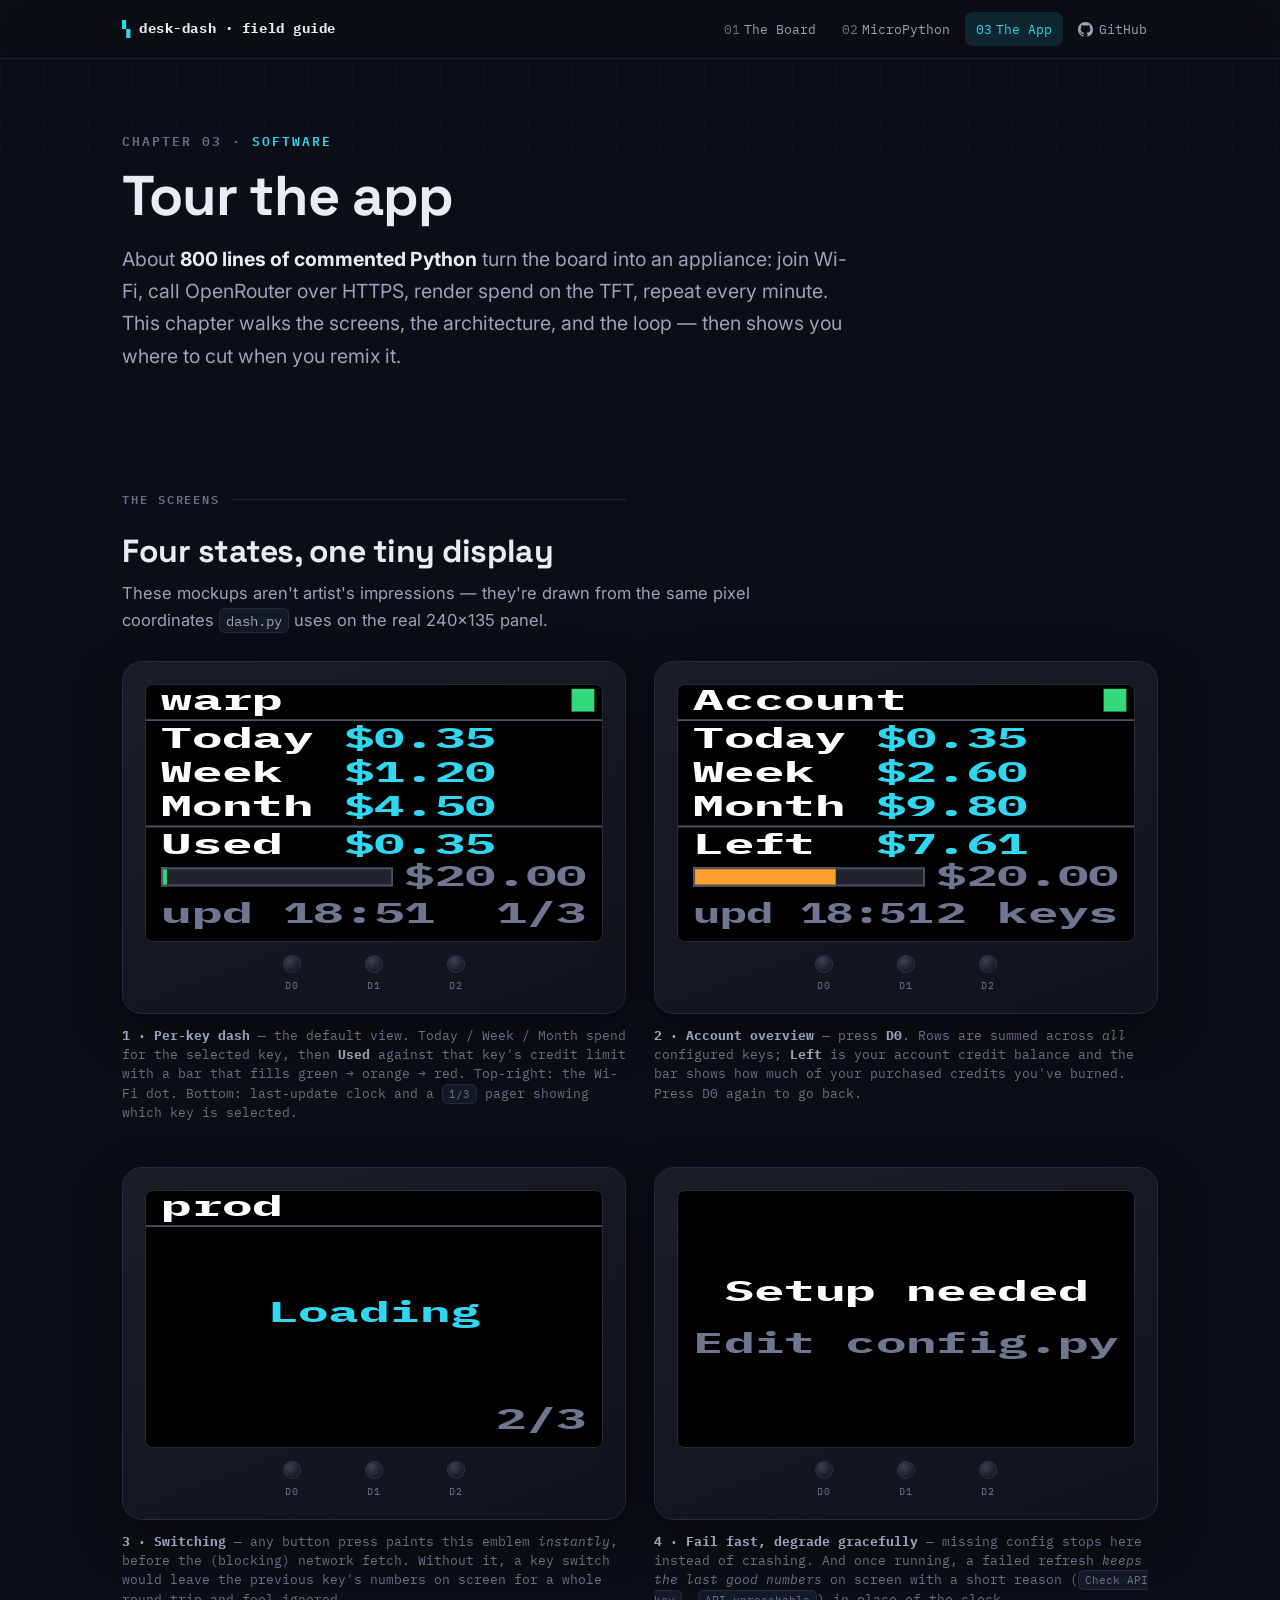
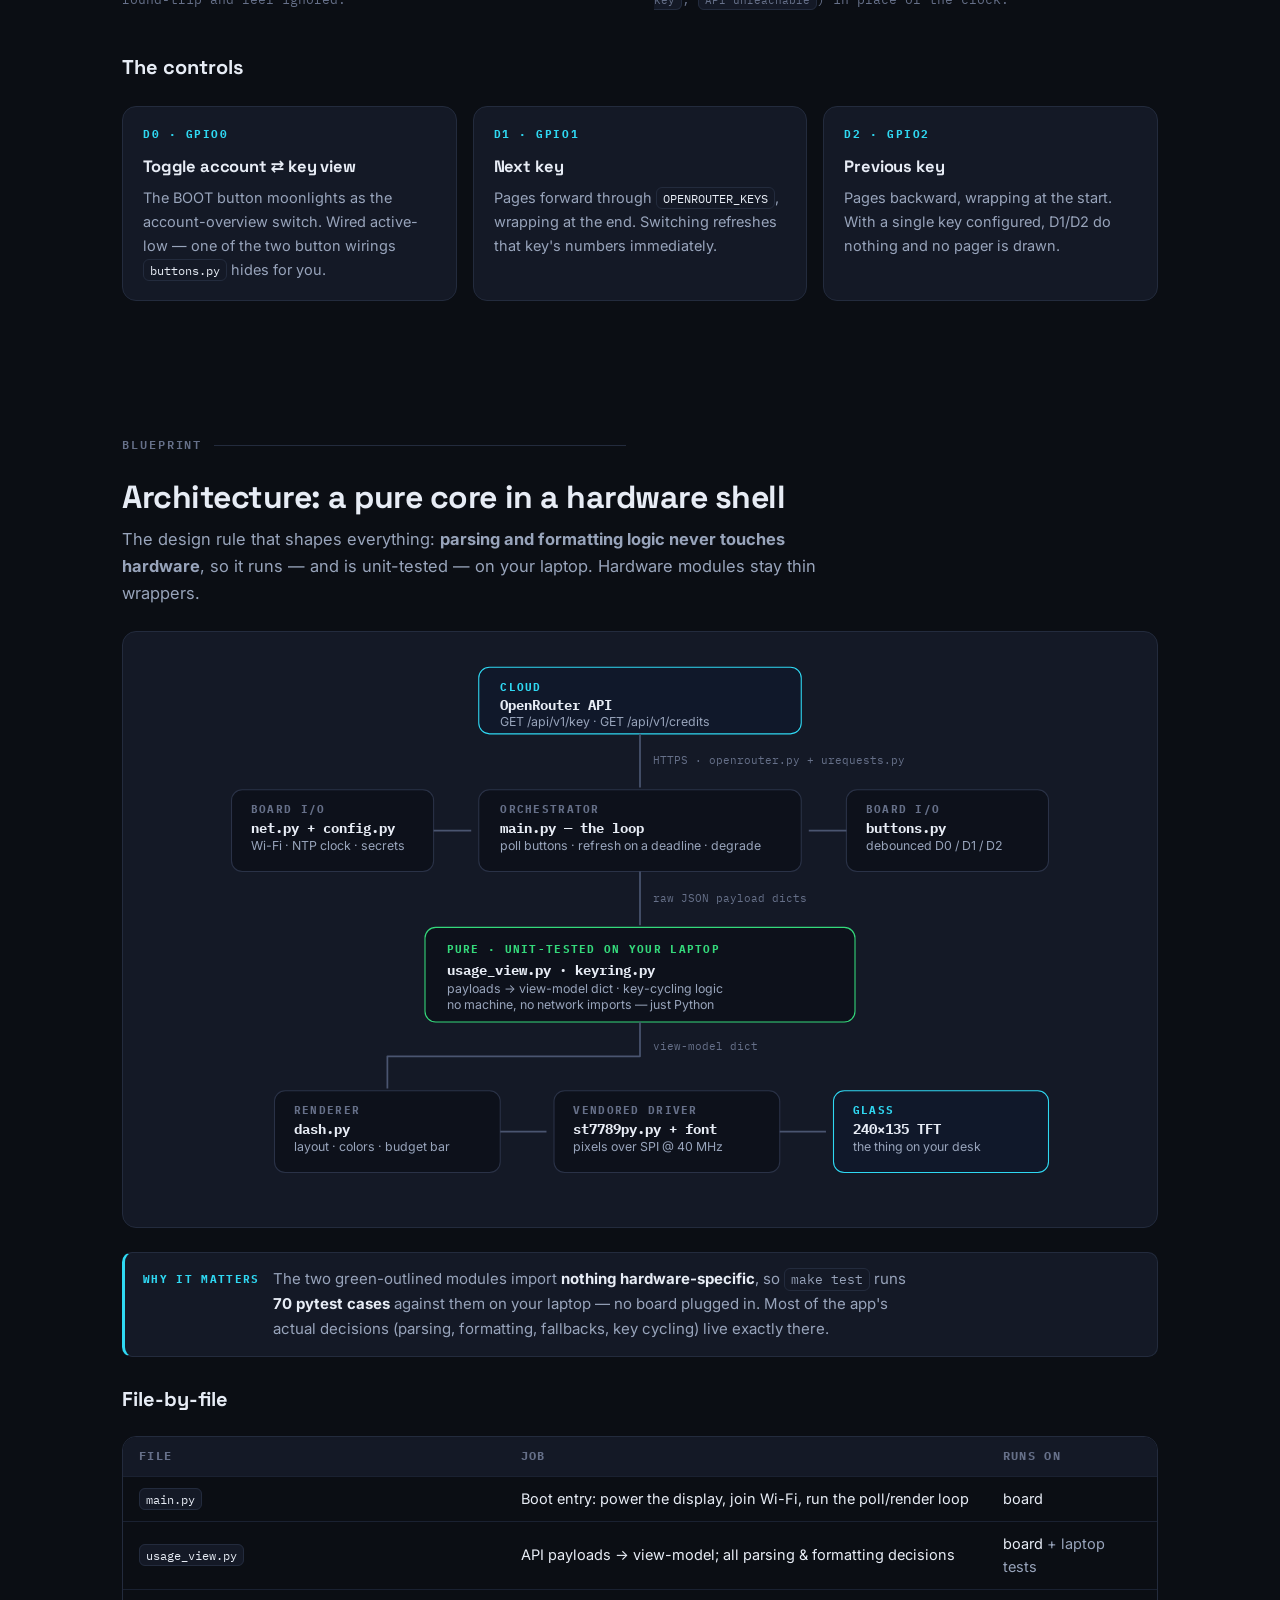
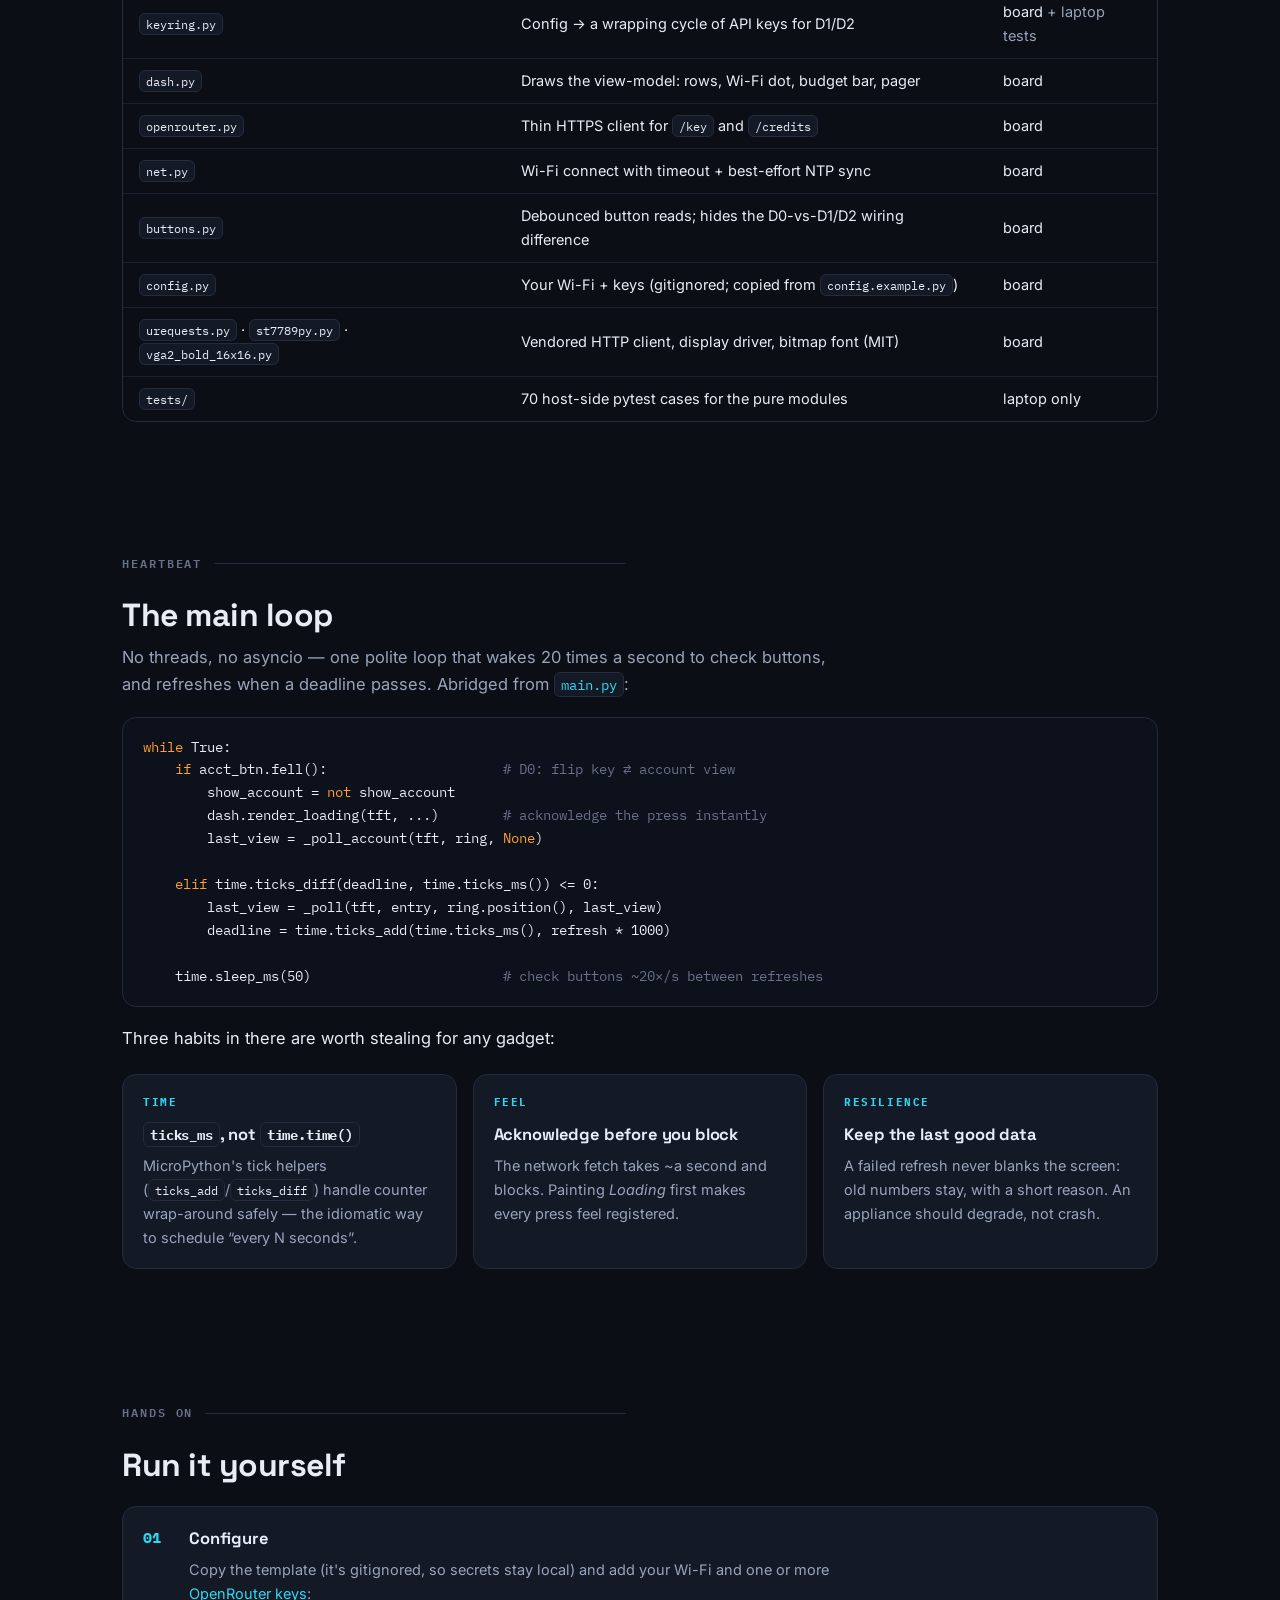
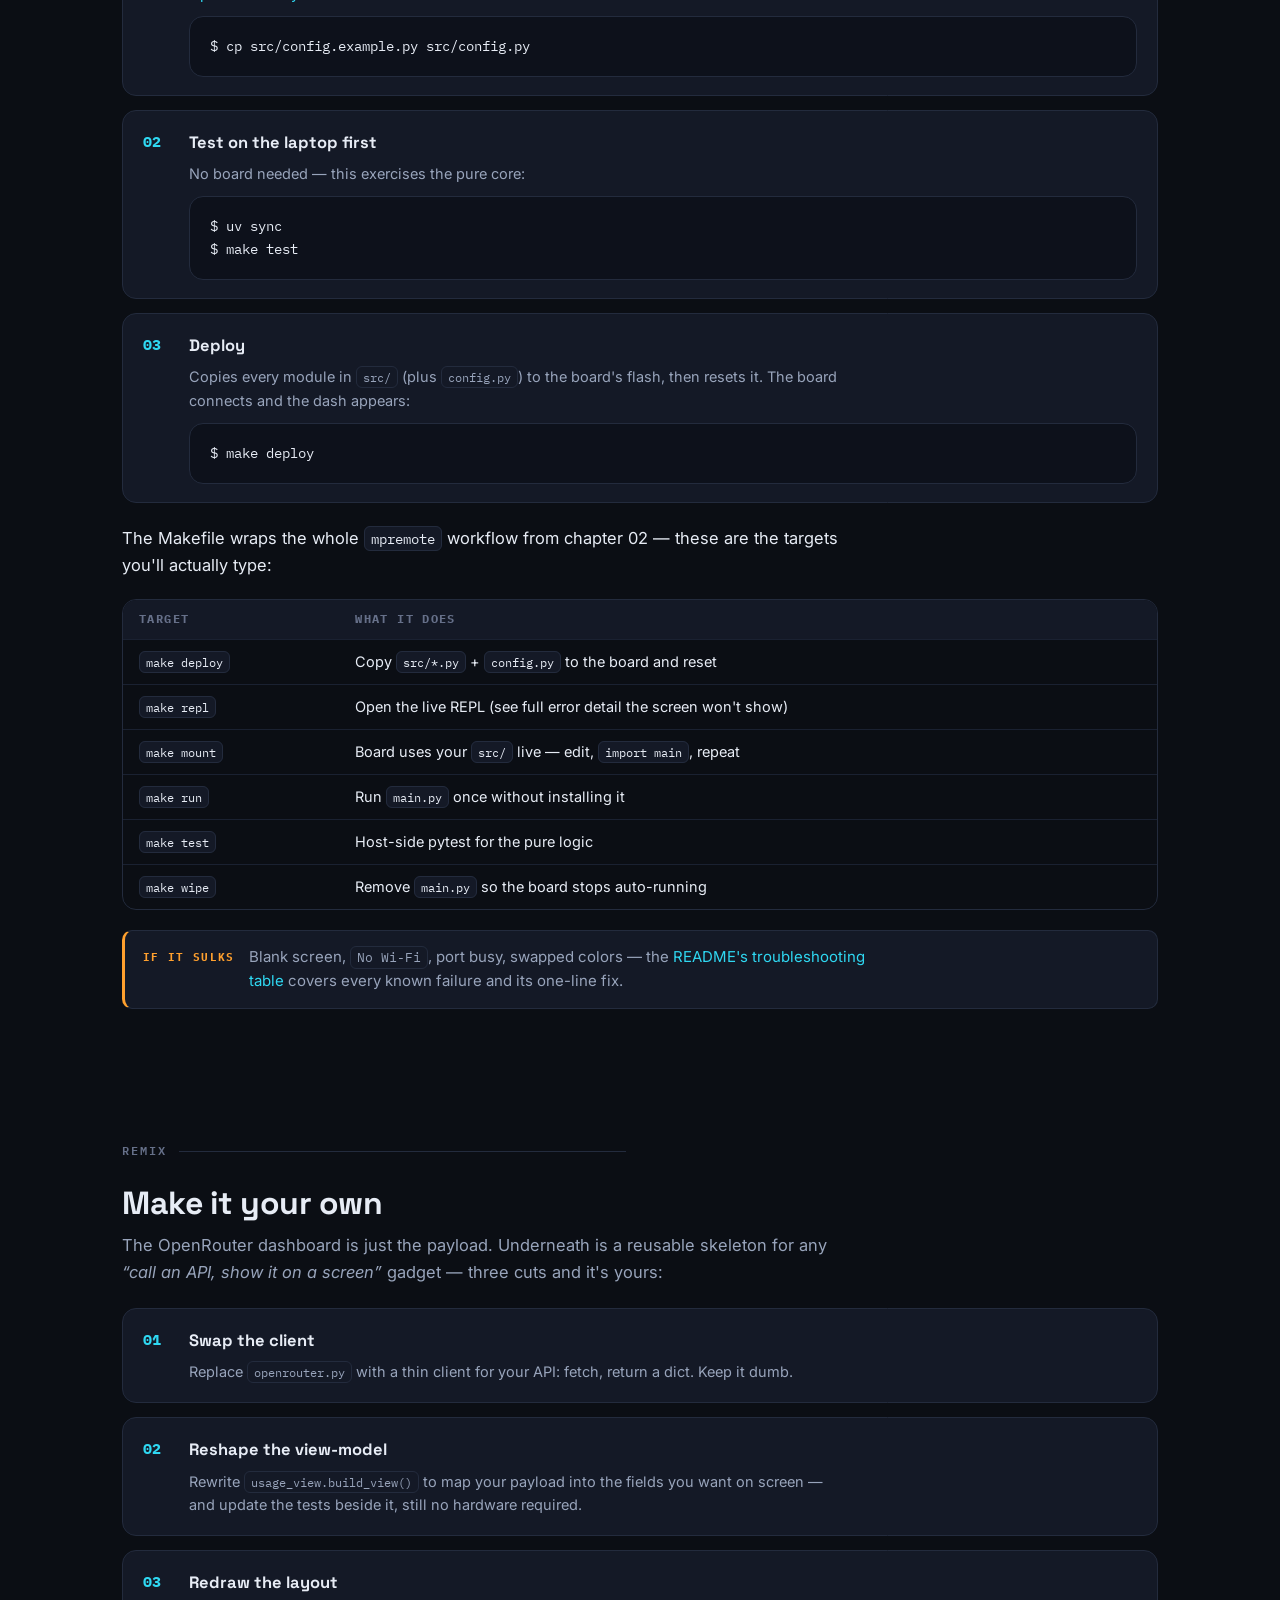
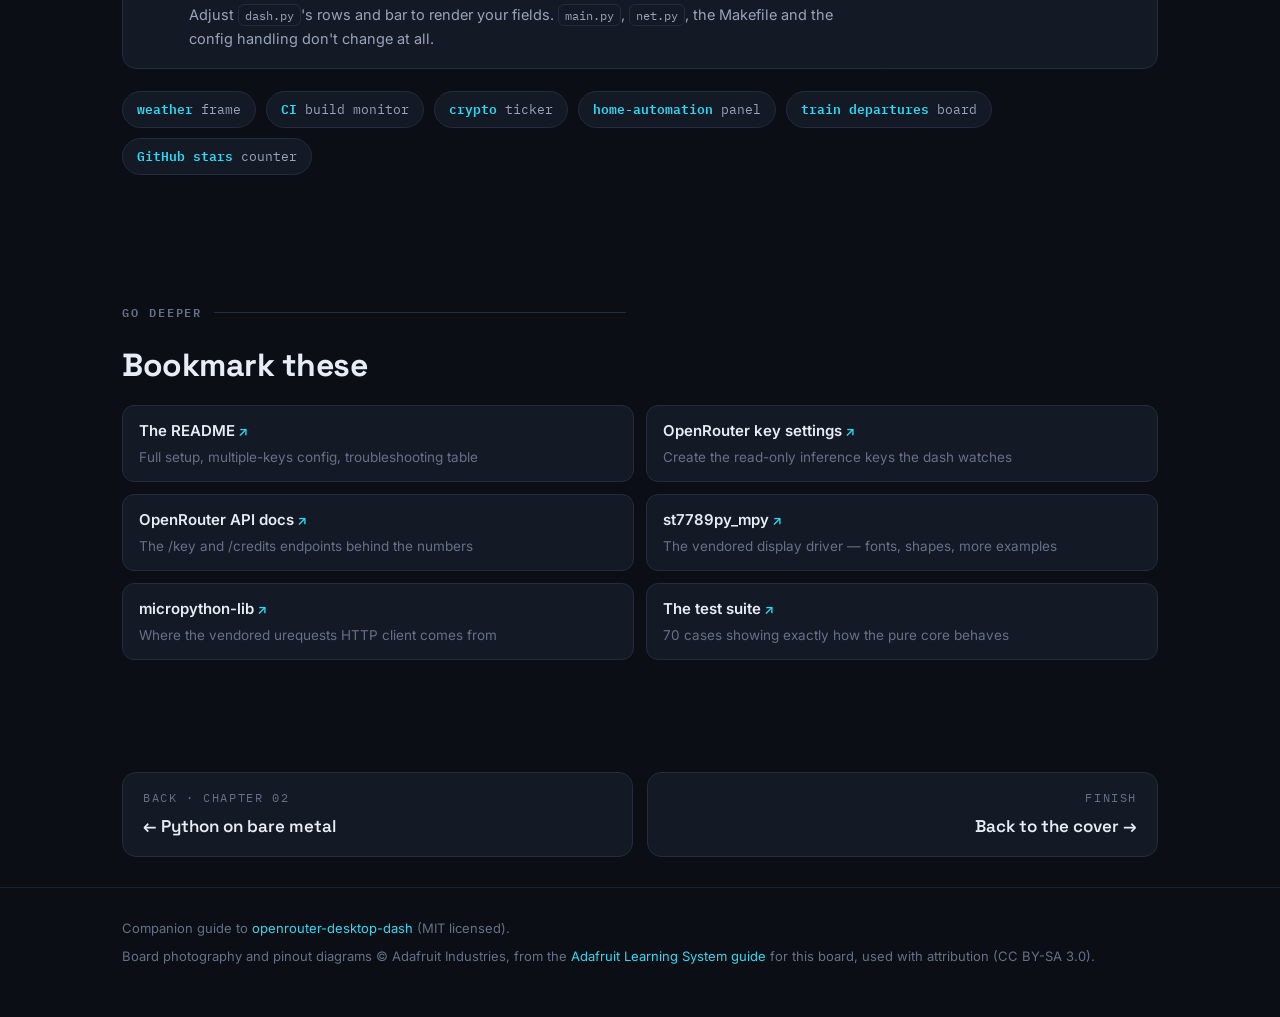
==== docs/app.html @ b1864082 "docs: add illustrated field-guide site for GitHub Pages A three-chapter companion guide in docs/, in" ====
<!DOCTYPE html>
<html lang="en">
<head>
<meta charset="utf-8">
<meta name="viewport" content="width=device-width, initial-scale=1">
<title>03 · Tour the app — Desk Dash field guide</title>
<meta name="description" content="A guided tour of the OpenRouter desk dashboard: its screens, buttons, architecture and main loop — and how to remix it into your own always-on gadget.">
<link rel="icon" href="data:image/svg+xml,%3Csvg xmlns='http://www.w3.org/2000/svg' viewBox='0 0 16 16'%3E%3Crect width='16' height='16' rx='3' fill='%230b0e14'/%3E%3Crect x='2' y='3' width='12' height='8' rx='1' fill='%232fd8f2'/%3E%3Ccircle cx='5' cy='13.5' r='1' fill='%23667089'/%3E%3Ccircle cx='8' cy='13.5' r='1' fill='%23667089'/%3E%3Ccircle cx='11' cy='13.5' r='1' fill='%23667089'/%3E%3C/svg%3E">
<link rel="preconnect" href="https://fonts.googleapis.com">
<link rel="preconnect" href="https://fonts.gstatic.com" crossorigin>
<link href="https://fonts.googleapis.com/css2?family=IBM+Plex+Mono:wght@400;600;700&family=Inter:wght@400;500;600;700&family=Space+Grotesk:wght@500;600;700&display=swap" rel="stylesheet">
<link rel="stylesheet" href="assets/style.css">
</head>
<body>

<nav class="nav">
  <div class="wrap">
    <a class="nav-logo" href="index.html"><span class="tick">▚</span> desk-dash · field guide</a>
    <div class="nav-links">
      <a href="board.html"><span class="n">01</span><span class="label">The Board</span></a>
      <a href="micropython.html"><span class="n">02</span><span class="label">MicroPython</span></a>
      <a class="active" href="app.html"><span class="n">03</span><span class="label">The App</span></a>
      <a class="nav-gh" href="https://github.com/AlteredCraft/openrouter-desktop-dash" title="Source on GitHub">
        <svg viewBox="0 0 16 16" aria-hidden="true"><path d="M8 0C3.58 0 0 3.58 0 8c0 3.54 2.29 6.53 5.47 7.59.4.07.55-.17.55-.38 0-.19-.01-.82-.01-1.49-2.01.37-2.53-.49-2.69-.94-.09-.23-.48-.94-.82-1.13-.28-.15-.68-.52-.01-.53.63-.01 1.08.58 1.23.82.72 1.21 1.87.87 2.33.66.07-.52.28-.87.51-1.07-1.78-.2-3.64-.89-3.64-3.95 0-.87.31-1.59.82-2.15-.08-.2-.36-1.02.08-2.12 0 0 .67-.21 2.2.82.64-.18 1.32-.27 2-.27s1.36.09 2 .27c1.53-1.04 2.2-.82 2.2-.82.44 1.1.16 1.92.08 2.12.51.56.82 1.27.82 2.15 0 3.07-1.87 3.75-3.65 3.95.29.25.54.73.54 1.48 0 1.07-.01 1.93-.01 2.2 0 .21.15.46.55.38A8.01 8.01 0 0 0 16 8c0-4.42-3.58-8-8-8z"/></svg>
        <span class="label">GitHub</span>
      </a>
    </div>
  </div>
</nav>

<header class="hero">
  <div class="wrap">
    <p class="kicker"><span class="chnum">Chapter 03 ·</span> Software</p>
    <h1>Tour the app</h1>
    <p class="lede">About <b>800 lines of commented Python</b> turn the board into an appliance:
    join Wi-Fi, call OpenRouter over HTTPS, render spend on the TFT, repeat every minute.
    This chapter walks the screens, the architecture, and the loop — then shows you where
    to cut when you remix it.</p>
  </div>
</header>

<main class="wrap">

  <section>
    <p class="section-kicker">The screens</p>
    <h2>Four states, one tiny display</h2>
    <p class="mute">These mockups aren't artist's impressions — they're drawn from the same
    pixel coordinates <code>dash.py</code> uses on the real 240×135 panel.</p>

    <div class="device-grid">
      <div>
        <div class="device">
          <div class="screen">
            <svg viewBox="0 0 240 135" role="img" aria-label="Per-key dashboard: Today, Week, Month rows, a Used row with budget bar, update time and key pager">
              <rect width="240" height="135" fill="#000"/>
              <text class="tft-t" x="8" y="13" textLength="64" lengthAdjust="spacingAndGlyphs">warp</text>
              <rect x="224" y="2" width="12" height="12" fill="#34d97b"/>
              <line x1="0" y1="18.5" x2="240" y2="18.5" stroke="#4b5266"/>
              <text class="tft-t" x="8" y="33" textLength="80" lengthAdjust="spacingAndGlyphs">Today</text>
              <text class="tft-t cyan" x="104" y="33" textLength="80" lengthAdjust="spacingAndGlyphs">$0.35</text>
              <text class="tft-t" x="8" y="51" textLength="64" lengthAdjust="spacingAndGlyphs">Week</text>
              <text class="tft-t cyan" x="104" y="51" textLength="80" lengthAdjust="spacingAndGlyphs">$1.20</text>
              <text class="tft-t" x="8" y="69" textLength="80" lengthAdjust="spacingAndGlyphs">Month</text>
              <text class="tft-t cyan" x="104" y="69" textLength="80" lengthAdjust="spacingAndGlyphs">$4.50</text>
              <line x1="0" y1="74.5" x2="240" y2="74.5" stroke="#4b5266"/>
              <text class="tft-t" x="8" y="89" textLength="64" lengthAdjust="spacingAndGlyphs">Used</text>
              <text class="tft-t cyan" x="104" y="89" textLength="80" lengthAdjust="spacingAndGlyphs">$0.35</text>
              <rect x="8" y="96" width="122" height="10" fill="#20242e"/>
              <rect x="8" y="96" width="3" height="10" fill="#34d97b"/>
              <rect x="8.5" y="96.5" width="121" height="9" fill="none" stroke="#4b5266"/>
              <text class="tft-t dim" x="136" y="106" textLength="96" lengthAdjust="spacingAndGlyphs">$20.00</text>
              <text class="tft-t dim" x="8" y="125" textLength="144" lengthAdjust="spacingAndGlyphs">upd 18:51</text>
              <text class="tft-t dim" x="184" y="125" textLength="48" lengthAdjust="spacingAndGlyphs">1/3</text>
            </svg>
          </div>
          <div class="btn-row"><span>D0</span><span>D1</span><span>D2</span></div>
        </div>
        <p class="device-caption"><b>1 · Per-key dash</b> — the default view. Today / Week / Month
        spend for the selected key, then <b>Used</b> against that key's credit limit with a bar
        that fills green → orange → red. Top-right: the Wi-Fi dot. Bottom: last-update clock and
        a <code>1/3</code> pager showing which key is selected.</p>
      </div>

      <div>
        <div class="device">
          <div class="screen">
            <svg viewBox="0 0 240 135" role="img" aria-label="Account overview: usage summed across keys, account balance and a credit burn bar">
              <rect width="240" height="135" fill="#000"/>
              <text class="tft-t" x="8" y="13" textLength="112" lengthAdjust="spacingAndGlyphs">Account</text>
              <rect x="224" y="2" width="12" height="12" fill="#34d97b"/>
              <line x1="0" y1="18.5" x2="240" y2="18.5" stroke="#4b5266"/>
              <text class="tft-t" x="8" y="33" textLength="80" lengthAdjust="spacingAndGlyphs">Today</text>
              <text class="tft-t cyan" x="104" y="33" textLength="80" lengthAdjust="spacingAndGlyphs">$0.35</text>
              <text class="tft-t" x="8" y="51" textLength="64" lengthAdjust="spacingAndGlyphs">Week</text>
              <text class="tft-t cyan" x="104" y="51" textLength="80" lengthAdjust="spacingAndGlyphs">$2.60</text>
              <text class="tft-t" x="8" y="69" textLength="80" lengthAdjust="spacingAndGlyphs">Month</text>
              <text class="tft-t cyan" x="104" y="69" textLength="80" lengthAdjust="spacingAndGlyphs">$9.80</text>
              <line x1="0" y1="74.5" x2="240" y2="74.5" stroke="#4b5266"/>
              <text class="tft-t" x="8" y="89" textLength="64" lengthAdjust="spacingAndGlyphs">Left</text>
              <text class="tft-t cyan" x="104" y="89" textLength="80" lengthAdjust="spacingAndGlyphs">$7.61</text>
              <rect x="8" y="96" width="122" height="10" fill="#20242e"/>
              <rect x="8" y="96" width="75" height="10" fill="#ffa02e"/>
              <rect x="8.5" y="96.5" width="121" height="9" fill="none" stroke="#4b5266"/>
              <text class="tft-t dim" x="136" y="106" textLength="96" lengthAdjust="spacingAndGlyphs">$20.00</text>
              <text class="tft-t dim" x="8" y="125" textLength="126" lengthAdjust="spacingAndGlyphs">upd 18:51</text>
              <text class="tft-t dim" x="136" y="125" textLength="96" lengthAdjust="spacingAndGlyphs">2 keys</text>
            </svg>
          </div>
          <div class="btn-row"><span>D0</span><span>D1</span><span>D2</span></div>
        </div>
        <p class="device-caption"><b>2 · Account overview</b> — press <b>D0</b>. Rows are summed
        across <em>all</em> configured keys; <b>Left</b> is your account credit balance and the bar
        shows how much of your purchased credits you've burned. Press D0 again to go back.</p>
      </div>

      <div>
        <div class="device">
          <div class="screen">
            <svg viewBox="0 0 240 135" role="img" aria-label="Loading screen shown instantly when switching keys or views">
              <rect width="240" height="135" fill="#000"/>
              <text class="tft-t" x="8" y="13" textLength="64" lengthAdjust="spacingAndGlyphs">prod</text>
              <line x1="0" y1="18.5" x2="240" y2="18.5" stroke="#4b5266"/>
              <text class="tft-t cyan" x="64" y="69" textLength="112" lengthAdjust="spacingAndGlyphs">Loading</text>
              <text class="tft-t dim" x="184" y="125" textLength="48" lengthAdjust="spacingAndGlyphs">2/3</text>
            </svg>
          </div>
          <div class="btn-row"><span>D0</span><span>D1</span><span>D2</span></div>
        </div>
        <p class="device-caption"><b>3 · Switching</b> — any button press paints this emblem
        <em>instantly</em>, before the (blocking) network fetch. Without it, a key switch would
        leave the previous key's numbers on screen for a whole round-trip and feel ignored.</p>
      </div>

      <div>
        <div class="device">
          <div class="screen">
            <svg viewBox="0 0 240 135" role="img" aria-label="Setup needed screen shown when config.py is missing or incomplete">
              <rect width="240" height="135" fill="#000"/>
              <text class="tft-t" x="24" y="58" textLength="192" lengthAdjust="spacingAndGlyphs">Setup needed</text>
              <text class="tft-t dim" x="8" y="85" textLength="224" lengthAdjust="spacingAndGlyphs">Edit config.py</text>
            </svg>
          </div>
          <div class="btn-row"><span>D0</span><span>D1</span><span>D2</span></div>
        </div>
        <p class="device-caption"><b>4 · Fail fast, degrade gracefully</b> — missing config stops
        here instead of crashing. And once running, a failed refresh <em>keeps the last good
        numbers</em> on screen with a short reason (<code>Check API key</code>,
        <code>API unreachable</code>) in place of the clock.</p>
      </div>
    </div>

    <h3>The controls</h3>
    <div class="grid cols-3">
      <div class="card"><span class="ic">D0 · GPIO0</span><h4>Toggle account ⇄ key view</h4>
        <p>The BOOT button moonlights as the account-overview switch. Wired active-low — one of
        the two button wirings <code>buttons.py</code> hides for you.</p></div>
      <div class="card"><span class="ic">D1 · GPIO1</span><h4>Next key</h4>
        <p>Pages forward through <code>OPENROUTER_KEYS</code>, wrapping at the end. Switching
        refreshes that key's numbers immediately.</p></div>
      <div class="card"><span class="ic">D2 · GPIO2</span><h4>Previous key</h4>
        <p>Pages backward, wrapping at the start. With a single key configured, D1/D2 do nothing
        and no pager is drawn.</p></div>
    </div>
  </section>

  <section>
    <p class="section-kicker">Blueprint</p>
    <h2>Architecture: a pure core in a hardware shell</h2>
    <p class="mute">The design rule that shapes everything: <b>parsing and formatting logic never
    touches hardware</b>, so it runs — and is unit-tested — on your laptop. Hardware modules stay
    thin wrappers.</p>

    <div class="diagram">
      <svg viewBox="0 0 800 520" role="img" aria-label="Architecture: main.py orchestrates network, buttons and config; pure view-model modules transform API payloads; dash.py renders through the ST7789 driver to the TFT">
        <defs>
          <marker id="arr2" viewBox="0 0 10 10" refX="8" refY="5" markerWidth="7" markerHeight="7" orient="auto-start-reverse">
            <path d="M0 0 L10 5 L0 10 z" fill="#4a5570"/>
          </marker>
        </defs>

        <rect class="dg-box cloud" x="250" y="16" width="300" height="62" rx="10"/>
        <text class="dg-tag cloud" x="270" y="38">CLOUD</text>
        <text class="dg-title" x="270" y="56">OpenRouter API</text>
        <text class="dg-sub" x="270" y="71">GET /api/v1/key · GET /api/v1/credits</text>

        <line class="dg-arrow" x1="400" y1="78" x2="400" y2="128"/>
        <text class="dg-alabel" x="412" y="106">HTTPS · openrouter.py + urequests.py</text>

        <rect class="dg-box hw" x="20" y="130" width="188" height="76" rx="10"/>
        <text class="dg-tag hw" x="38" y="152">BOARD I/O</text>
        <text class="dg-title" x="38" y="170">net.py + config.py</text>
        <text class="dg-sub" x="38" y="186">Wi-Fi · NTP clock · secrets</text>
        <line class="dg-arrow" x1="208" y1="168" x2="243" y2="168"/>

        <rect class="dg-box" x="250" y="130" width="300" height="76" rx="10"/>
        <text class="dg-tag hw" x="270" y="152">ORCHESTRATOR</text>
        <text class="dg-title" x="270" y="170">main.py — the loop</text>
        <text class="dg-sub" x="270" y="186">poll buttons · refresh on a deadline · degrade</text>

        <rect class="dg-box hw" x="592" y="130" width="188" height="76" rx="10"/>
        <text class="dg-tag hw" x="610" y="152">BOARD I/O</text>
        <text class="dg-title" x="610" y="170">buttons.py</text>
        <text class="dg-sub" x="610" y="186">debounced D0 / D1 / D2</text>
        <line class="dg-arrow" x1="592" y1="168" x2="557" y2="168"/>

        <line class="dg-arrow" x1="400" y1="206" x2="400" y2="256"/>
        <text class="dg-alabel" x="412" y="234">raw JSON payload dicts</text>

        <rect class="dg-box pure" x="200" y="258" width="400" height="88" rx="10"/>
        <text class="dg-tag pure" x="220" y="282">PURE · UNIT-TESTED ON YOUR LAPTOP</text>
        <text class="dg-title" x="220" y="302">usage_view.py · keyring.py</text>
        <text class="dg-sub" x="220" y="319">payloads → view-model dict · key-cycling logic</text>
        <text class="dg-sub" x="220" y="334">no machine, no network imports — just Python</text>

        <path class="dg-arrow" d="M400 346 L400 378 L165 378 L165 408" stroke-linejoin="round"/>
        <text class="dg-alabel" x="412" y="372">view-model dict</text>

        <rect class="dg-box hw" x="60" y="410" width="210" height="76" rx="10"/>
        <text class="dg-tag hw" x="78" y="432">RENDERER</text>
        <text class="dg-title" x="78" y="450">dash.py</text>
        <text class="dg-sub" x="78" y="466">layout · colors · budget bar</text>

        <line class="dg-arrow" x1="270" y1="448" x2="313" y2="448"/>

        <rect class="dg-box hw" x="320" y="410" width="210" height="76" rx="10"/>
        <text class="dg-tag hw" x="338" y="432">VENDORED DRIVER</text>
        <text class="dg-title" x="338" y="450">st7789py.py + font</text>
        <text class="dg-sub" x="338" y="466">pixels over SPI @ 40 MHz</text>

        <line class="dg-arrow" x1="530" y1="448" x2="573" y2="448"/>

        <rect class="dg-box cloud" x="580" y="410" width="200" height="76" rx="10"/>
        <text class="dg-tag cloud" x="598" y="432">GLASS</text>
        <text class="dg-title" x="598" y="450">240×135 TFT</text>
        <text class="dg-sub" x="598" y="466">the thing on your desk</text>
      </svg>
    </div>

    <div class="callout">
      <span class="sign">Why it matters</span>
      <p>The two green-outlined modules import <b>nothing hardware-specific</b>, so
      <code>make test</code> runs <b>70 pytest cases</b> against them on your laptop — no board
      plugged in. Most of the app's actual decisions (parsing, formatting, fallbacks, key
      cycling) live exactly there.</p>
    </div>

    <h3>File-by-file</h3>
    <div class="table-scroll">
      <table>
        <thead><tr><th>File</th><th>Job</th><th>Runs on</th></tr></thead>
        <tbody>
          <tr><td><code>main.py</code></td><td>Boot entry: power the display, join Wi-Fi, run the poll/render loop</td><td>board</td></tr>
          <tr><td><code>usage_view.py</code></td><td>API payloads → view-model; all parsing &amp; formatting decisions</td><td>board <span class="mute">+ laptop tests</span></td></tr>
          <tr><td><code>keyring.py</code></td><td>Config → a wrapping cycle of API keys for D1/D2</td><td>board <span class="mute">+ laptop tests</span></td></tr>
          <tr><td><code>dash.py</code></td><td>Draws the view-model: rows, Wi-Fi dot, budget bar, pager</td><td>board</td></tr>
          <tr><td><code>openrouter.py</code></td><td>Thin HTTPS client for <code>/key</code> and <code>/credits</code></td><td>board</td></tr>
          <tr><td><code>net.py</code></td><td>Wi-Fi connect with timeout + best-effort NTP sync</td><td>board</td></tr>
          <tr><td><code>buttons.py</code></td><td>Debounced button reads; hides the D0-vs-D1/D2 wiring difference</td><td>board</td></tr>
          <tr><td><code>config.py</code></td><td>Your Wi-Fi + keys (gitignored; copied from <code>config.example.py</code>)</td><td>board</td></tr>
          <tr><td><code>urequests.py</code> · <code>st7789py.py</code> · <code>vga2_bold_16x16.py</code></td><td>Vendored HTTP client, display driver, bitmap font (MIT)</td><td>board</td></tr>
          <tr><td><code>tests/</code></td><td>70 host-side pytest cases for the pure modules</td><td>laptop only</td></tr>
        </tbody>
      </table>
    </div>
  </section>

  <section>
    <p class="section-kicker">Heartbeat</p>
    <h2>The main loop</h2>
    <p class="mute">No threads, no asyncio — one polite loop that wakes 20 times a second to check
    buttons, and refreshes when a deadline passes. Abridged from
    <a href="https://github.com/AlteredCraft/openrouter-desktop-dash/blob/main/src/main.py"><code>main.py</code></a>:</p>

<pre><code><span class="k">while</span> True:
    <span class="k">if</span> acct_btn.fell():                      <span class="c"># D0: flip key ⇄ account view</span>
        show_account = <span class="k">not</span> show_account
        dash.render_loading(tft, ...)        <span class="c"># acknowledge the press instantly</span>
        last_view = _poll_account(tft, ring, <span class="k">None</span>)

    <span class="k">elif</span> time.ticks_diff(deadline, time.ticks_ms()) &lt;= 0:
        last_view = _poll(tft, entry, ring.position(), last_view)
        deadline = time.ticks_add(time.ticks_ms(), refresh * 1000)

    time.sleep_ms(50)                        <span class="c"># check buttons ~20×/s between refreshes</span></code></pre>

    <p>Three habits in there are worth stealing for any gadget:</p>
    <div class="grid cols-3">
      <div class="card"><span class="ic">Time</span><h4><code>ticks_ms</code>, not <code>time.time()</code></h4>
        <p>MicroPython's tick helpers (<code>ticks_add</code>/<code>ticks_diff</code>) handle
        counter wrap-around safely — the idiomatic way to schedule “every N seconds”.</p></div>
      <div class="card"><span class="ic">Feel</span><h4>Acknowledge before you block</h4>
        <p>The network fetch takes ~a second and blocks. Painting <em>Loading</em> first makes
        every press feel registered.</p></div>
      <div class="card"><span class="ic">Resilience</span><h4>Keep the last good data</h4>
        <p>A failed refresh never blanks the screen: old numbers stay, with a short reason. An
        appliance should degrade, not crash.</p></div>
    </div>
  </section>

  <section>
    <p class="section-kicker">Hands on</p>
    <h2>Run it yourself</h2>
    <div class="steps">
      <div class="step">
        <h4>Configure</h4>
        <p>Copy the template (it's gitignored, so secrets stay local) and add your Wi-Fi and one
        or more <a href="https://openrouter.ai/settings/keys">OpenRouter keys</a>:</p>
<pre><code>$ cp src/config.example.py src/config.py</code></pre>
      </div>
      <div class="step">
        <h4>Test on the laptop first</h4>
        <p>No board needed — this exercises the pure core:</p>
<pre><code>$ uv sync
$ make test</code></pre>
      </div>
      <div class="step">
        <h4>Deploy</h4>
        <p>Copies every module in <code>src/</code> (plus <code>config.py</code>) to the board's
        flash, then resets it. The board connects and the dash appears:</p>
<pre><code>$ make deploy</code></pre>
      </div>
    </div>

    <p>The Makefile wraps the whole <code>mpremote</code> workflow from chapter 02 — these are the
    targets you'll actually type:</p>
    <div class="table-scroll">
      <table>
        <thead><tr><th>Target</th><th>What it does</th></tr></thead>
        <tbody>
          <tr><td><code>make deploy</code></td><td>Copy <code>src/*.py</code> + <code>config.py</code> to the board and reset</td></tr>
          <tr><td><code>make repl</code></td><td>Open the live REPL (see full error detail the screen won't show)</td></tr>
          <tr><td><code>make mount</code></td><td>Board uses your <code>src/</code> live — edit, <code>import main</code>, repeat</td></tr>
          <tr><td><code>make run</code></td><td>Run <code>main.py</code> once without installing it</td></tr>
          <tr><td><code>make test</code></td><td>Host-side pytest for the pure logic</td></tr>
          <tr><td><code>make wipe</code></td><td>Remove <code>main.py</code> so the board stops auto-running</td></tr>
        </tbody>
      </table>
    </div>

    <div class="callout warn">
      <span class="sign">If it sulks</span>
      <p>Blank screen, <code>No Wi-Fi</code>, port busy, swapped colors — the
      <a href="https://github.com/AlteredCraft/openrouter-desktop-dash#troubleshooting">README's
      troubleshooting table</a> covers every known failure and its one-line fix.</p>
    </div>
  </section>

  <section>
    <p class="section-kicker">Remix</p>
    <h2>Make it your own</h2>
    <p class="mute">The OpenRouter dashboard is just the payload. Underneath is a reusable
    skeleton for any <em>“call an API, show it on a screen”</em> gadget — three cuts and it's
    yours:</p>

    <div class="steps">
      <div class="step">
        <h4>Swap the client</h4>
        <p>Replace <code>openrouter.py</code> with a thin client for your API: fetch, return a
        dict. Keep it dumb.</p>
      </div>
      <div class="step">
        <h4>Reshape the view-model</h4>
        <p>Rewrite <code>usage_view.build_view()</code> to map your payload into the fields you
        want on screen — and update the tests beside it, still no hardware required.</p>
      </div>
      <div class="step">
        <h4>Redraw the layout</h4>
        <p>Adjust <code>dash.py</code>'s rows and bar to render your fields.
        <code>main.py</code>, <code>net.py</code>, the Makefile and the config handling don't
        change at all.</p>
      </div>
    </div>

    <div class="chips">
      <span class="chip"><b>weather</b> frame</span>
      <span class="chip"><b>CI</b> build monitor</span>
      <span class="chip"><b>crypto</b> ticker</span>
      <span class="chip"><b>home-automation</b> panel</span>
      <span class="chip"><b>train departures</b> board</span>
      <span class="chip"><b>GitHub stars</b> counter</span>
    </div>
  </section>

  <section>
    <p class="section-kicker">Go deeper</p>
    <h2>Bookmark these</h2>
    <div class="resources">
      <a class="res" href="https://github.com/AlteredCraft/openrouter-desktop-dash#readme"><span class="t">The README</span><span class="d">Full setup, multiple-keys config, troubleshooting table</span></a>
      <a class="res" href="https://openrouter.ai/settings/keys"><span class="t">OpenRouter key settings</span><span class="d">Create the read-only inference keys the dash watches</span></a>
      <a class="res" href="https://openrouter.ai/docs"><span class="t">OpenRouter API docs</span><span class="d">The /key and /credits endpoints behind the numbers</span></a>
      <a class="res" href="https://github.com/russhughes/st7789py_mpy"><span class="t">st7789py_mpy</span><span class="d">The vendored display driver — fonts, shapes, more examples</span></a>
      <a class="res" href="https://github.com/micropython/micropython-lib"><span class="t">micropython-lib</span><span class="d">Where the vendored urequests HTTP client comes from</span></a>
      <a class="res" href="https://github.com/AlteredCraft/openrouter-desktop-dash/tree/main/tests"><span class="t">The test suite</span><span class="d">70 cases showing exactly how the pure core behaves</span></a>
    </div>
  </section>

  <div class="pager">
    <a href="micropython.html"><span class="dir">Back · Chapter 02</span><span class="to">← Python on bare metal</span></a>
    <a class="next" href="index.html"><span class="dir">Finish</span><span class="to">Back to the cover →</span></a>
  </div>

</main>

<footer>
  <div class="wrap">
    <p>Companion guide to <a href="https://github.com/AlteredCraft/openrouter-desktop-dash">openrouter-desktop-dash</a> (MIT licensed).</p>
    <p>Board photography and pinout diagrams © Adafruit Industries, from the
    <a href="https://learn.adafruit.com/esp32-s3-reverse-tft-feather">Adafruit Learning System guide</a>
    for this board, used with attribution (CC BY-SA 3.0).</p>
  </div>
</footer>

</body>
</html>
---- docs/assets/style.css ----
/* ---------------------------------------------------------------------------
   Field-guide stylesheet for the openrouter-desktop-dash docs site.
   Dark "electronics lab" theme; accent colors mirror the dash itself
   (cyan values, green -> orange -> red budget bar).
--------------------------------------------------------------------------- */

:root {
  color-scheme: dark;
  --bg: #0b0e14;
  --bg-raise: #11151f;
  --bg-panel: #141926;
  --line: #232b3d;
  --line-soft: #1a2131;
  --ink: #e7ecf5;
  --ink-mute: #98a4bb;
  --ink-faint: #667089;
  --cyan: #2fd8f2;
  --cyan-soft: rgba(47, 216, 242, 0.12);
  --green: #34d97b;
  --orange: #ffa02e;
  --red: #ff5d5d;
  --yellow: #f5d34c;
  --mono: "IBM Plex Mono", ui-monospace, SFMono-Regular, Menlo, Consolas, monospace;
  --sans: "Inter", system-ui, -apple-system, "Segoe UI", Roboto, sans-serif;
  --display: "Space Grotesk", var(--sans);
  --radius: 14px;
  --wrap: 1080px;
}

* { box-sizing: border-box; }

html { scroll-behavior: smooth; }

body {
  margin: 0;
  background: var(--bg);
  color: var(--ink);
  font-family: var(--sans);
  font-size: 16.5px;
  line-height: 1.65;
  -webkit-font-smoothing: antialiased;
}

/* subtle blueprint grid behind everything */
body::before {
  content: "";
  position: fixed;
  inset: 0;
  pointer-events: none;
  background-image:
    linear-gradient(var(--line-soft) 1px, transparent 1px),
    linear-gradient(90deg, var(--line-soft) 1px, transparent 1px);
  background-size: 44px 44px;
  opacity: 0.35;
  mask-image: linear-gradient(#000 0%, transparent 42rem);
  -webkit-mask-image: linear-gradient(#000 0%, transparent 42rem);
}

a { color: var(--cyan); text-decoration: none; }
a:hover { text-decoration: underline; text-underline-offset: 3px; }

img { max-width: 100%; display: block; border-radius: calc(var(--radius) - 4px); }

.wrap { max-width: var(--wrap); margin: 0 auto; padding: 0 22px; position: relative; }

/* ------------------------------------------------------------------ nav -- */

.nav {
  position: sticky;
  top: 0;
  z-index: 50;
  backdrop-filter: blur(12px);
  background: rgba(11, 14, 20, 0.82);
  border-bottom: 1px solid var(--line-soft);
}

.nav .wrap {
  display: flex;
  align-items: center;
  gap: 18px;
  height: 58px;
}

.nav-logo {
  font-family: var(--mono);
  font-weight: 700;
  font-size: 14px;
  letter-spacing: 0.04em;
  color: var(--ink);
  white-space: nowrap;
}
.nav-logo:hover { text-decoration: none; color: var(--cyan); }
.nav-logo .tick { color: var(--cyan); }

.nav-links {
  display: flex;
  gap: 4px;
  margin-left: auto;
  font-family: var(--mono);
  font-size: 12.5px;
}

.nav-links a {
  color: var(--ink-mute);
  padding: 7px 11px;
  border-radius: 8px;
  white-space: nowrap;
}
.nav-links a:hover { color: var(--ink); background: var(--bg-panel); text-decoration: none; }
.nav-links a.active { color: var(--cyan); background: var(--cyan-soft); }
.nav-links a .n { color: var(--ink-faint); margin-right: 4px; }
.nav-links a.active .n { color: var(--cyan); }

.nav-gh { display: inline-flex; align-items: center; gap: 6px; }
.nav-gh svg { width: 15px; height: 15px; fill: currentColor; }

@media (max-width: 720px) {
  .nav-links a span.label { display: none; }        /* collapse to numbers */
  .nav-links a.nav-gh span.label { display: none; }
}

/* ----------------------------------------------------------------- hero -- */

.hero { padding: 72px 0 40px; position: relative; }

.kicker {
  font-family: var(--mono);
  font-size: 12.5px;
  font-weight: 600;
  letter-spacing: 0.16em;
  text-transform: uppercase;
  color: var(--cyan);
  margin: 0 0 14px;
}
.kicker .chnum { color: var(--ink-faint); }

h1 {
  font-family: var(--display);
  font-size: clamp(34px, 5.2vw, 56px);
  line-height: 1.06;
  letter-spacing: -0.02em;
  margin: 0 0 18px;
}

.lede {
  font-size: clamp(17px, 2vw, 19.5px);
  color: var(--ink-mute);
  max-width: 62ch;
  margin: 0;
}
.lede strong, .lede b { color: var(--ink); }

/* ------------------------------------------------------------- sections -- */

section { padding: 34px 0; }

h2 {
  font-family: var(--display);
  font-size: clamp(24px, 3vw, 32px);
  letter-spacing: -0.015em;
  line-height: 1.15;
  margin: 26px 0 10px;
}

h3 {
  font-family: var(--display);
  font-size: 20px;
  margin: 26px 0 8px;
}

p { margin: 0 0 16px; max-width: 72ch; }
p.mute, .mute { color: var(--ink-mute); }

.section-kicker {
  font-family: var(--mono);
  font-size: 12px;
  font-weight: 600;
  letter-spacing: 0.16em;
  text-transform: uppercase;
  color: var(--ink-faint);
  margin: 44px 0 -2px;
  display: flex;
  align-items: center;
  gap: 12px;
}
.section-kicker::after { content: ""; height: 1px; flex: 1; background: var(--line); }

hr { border: 0; border-top: 1px solid var(--line); margin: 44px 0; }

/* ---------------------------------------------------------------- cards -- */

.grid { display: grid; gap: 16px; margin: 22px 0; }
.grid.cols-2 { grid-template-columns: repeat(2, 1fr); }
.grid.cols-3 { grid-template-columns: repeat(3, 1fr); }
.grid.cols-4 { grid-template-columns: repeat(4, 1fr); }
@media (max-width: 900px) {
  .grid.cols-3, .grid.cols-4 { grid-template-columns: repeat(2, 1fr); }
}
@media (max-width: 600px) {
  .grid.cols-2, .grid.cols-3, .grid.cols-4 { grid-template-columns: 1fr; }
}

.card {
  background: var(--bg-panel);
  border: 1px solid var(--line);
  border-radius: var(--radius);
  padding: 18px 20px;
}
.card h4 {
  margin: 0 0 6px;
  font-family: var(--display);
  font-size: 16.5px;
  letter-spacing: -0.01em;
}
.card p { font-size: 14.5px; color: var(--ink-mute); margin: 0; }
.card .ic {
  font-family: var(--mono);
  font-size: 11px;
  font-weight: 700;
  letter-spacing: 0.14em;
  text-transform: uppercase;
  color: var(--cyan);
  display: block;
  margin-bottom: 10px;
}
.card code { color: var(--ink); }

/* spec tiles (chapter 1) */
.spec {
  background: var(--bg-panel);
  border: 1px solid var(--line);
  border-radius: var(--radius);
  padding: 16px 18px;
}
.spec .v {
  font-family: var(--display);
  font-size: 21px;
  font-weight: 600;
  letter-spacing: -0.01em;
  display: block;
}
.spec .k {
  font-family: var(--mono);
  font-size: 11.5px;
  letter-spacing: 0.1em;
  text-transform: uppercase;
  color: var(--ink-faint);
  display: block;
  margin-top: 4px;
}

/* ---------------------------------------------------------------- media -- */

figure { margin: 26px 0; }
figure.panel {
  background: var(--bg-panel);
  border: 1px solid var(--line);
  border-radius: var(--radius);
  padding: 14px;
}
figure.panel img { width: 100%; }
figcaption {
  font-family: var(--mono);
  font-size: 12.5px;
  color: var(--ink-faint);
  padding: 12px 4px 2px;
  line-height: 1.55;
}
figcaption b { color: var(--ink-mute); font-weight: 600; }

.gallery { display: grid; grid-template-columns: repeat(2, 1fr); gap: 16px; margin: 22px 0; }
@media (max-width: 700px) { .gallery { grid-template-columns: 1fr; } }
.gallery figure { margin: 0; }

.split { display: grid; grid-template-columns: 1.1fr 0.9fr; gap: 30px; align-items: center; margin: 26px 0; }
@media (max-width: 820px) { .split { grid-template-columns: 1fr; } }

/* ----------------------------------------------------------------- code -- */

pre, code, kbd { font-family: var(--mono); }

code {
  font-size: 0.86em;
  background: var(--bg-panel);
  border: 1px solid var(--line);
  border-radius: 6px;
  padding: 2px 6px;
}

pre {
  background: #0d111b;
  border: 1px solid var(--line);
  border-radius: var(--radius);
  padding: 18px 20px;
  overflow-x: auto;
  font-size: 13.5px;
  line-height: 1.7;
  margin: 18px 0;
}
pre code { background: none; border: 0; padding: 0; font-size: inherit; }

pre .c  { color: var(--ink-faint); }            /* comment */
pre .p  { color: var(--cyan); }                 /* prompt / emphasis */
pre .s  { color: var(--green); }                /* string */
pre .o  { color: var(--ink-mute); }             /* output */
pre .k  { color: var(--orange); }               /* keyword-ish */

kbd {
  font-size: 12px;
  font-weight: 600;
  background: var(--bg-panel);
  border: 1px solid var(--line);
  border-bottom-width: 2.5px;
  border-radius: 6px;
  padding: 3px 8px;
  white-space: nowrap;
}

/* ------------------------------------------------------------- callouts -- */

.callout {
  display: flex;
  gap: 14px;
  background: var(--bg-panel);
  border: 1px solid var(--line);
  border-left: 3px solid var(--cyan);
  border-radius: 10px;
  padding: 14px 18px;
  margin: 20px 0;
  font-size: 15px;
  color: var(--ink-mute);
}
.callout.warn { border-left-color: var(--orange); }
.callout.danger { border-left-color: var(--red); }
.callout .sign {
  font-family: var(--mono);
  font-weight: 700;
  font-size: 11px;
  letter-spacing: 0.12em;
  text-transform: uppercase;
  color: var(--cyan);
  padding-top: 3px;
  white-space: nowrap;
}
.callout.warn .sign { color: var(--orange); }
.callout.danger .sign { color: var(--red); }
.callout p { margin: 0; }
.callout b { color: var(--ink); }

/* --------------------------------------------------------------- tables -- */

.table-scroll { overflow-x: auto; margin: 20px 0; border: 1px solid var(--line); border-radius: var(--radius); }
table { border-collapse: collapse; width: 100%; font-size: 14.5px; }
th, td { text-align: left; padding: 10px 16px; border-bottom: 1px solid var(--line-soft); }
th {
  font-family: var(--mono);
  font-size: 11.5px;
  letter-spacing: 0.12em;
  text-transform: uppercase;
  color: var(--ink-faint);
  background: var(--bg-panel);
}
tr:last-child td { border-bottom: 0; }
td code { white-space: nowrap; }
td.num, th.num { font-family: var(--mono); }

/* ------------------------------------------------------------ resources -- */

.resources { display: grid; grid-template-columns: repeat(2, 1fr); gap: 12px; margin: 22px 0; }
@media (max-width: 700px) { .resources { grid-template-columns: 1fr; } }

.res {
  display: block;
  background: var(--bg-panel);
  border: 1px solid var(--line);
  border-radius: 12px;
  padding: 13px 16px;
  color: var(--ink);
  transition: border-color 0.15s ease, transform 0.15s ease;
}
.res:hover { border-color: var(--cyan); text-decoration: none; transform: translateY(-1px); }
.res .t { font-weight: 600; font-size: 15px; display: block; }
.res .t::after { content: " ↗"; color: var(--cyan); font-size: 13px; }
.res .d { font-size: 13.5px; color: var(--ink-faint); display: block; margin-top: 2px; }

/* ------------------------------------------------------- chapter covers -- */

.chapters { display: grid; grid-template-columns: repeat(3, 1fr); gap: 18px; margin: 26px 0; }
@media (max-width: 860px) { .chapters { grid-template-columns: 1fr; } }

.chapter-card {
  display: flex;
  flex-direction: column;
  background: var(--bg-panel);
  border: 1px solid var(--line);
  border-radius: var(--radius);
  overflow: hidden;
  color: var(--ink);
  transition: border-color 0.15s ease, transform 0.15s ease;
}
.chapter-card:hover { border-color: var(--cyan); text-decoration: none; transform: translateY(-2px); }
.chapter-card img { border-radius: 0; aspect-ratio: 16 / 9.5; object-fit: cover; }
.chapter-card .body { padding: 18px 20px 20px; }
.chapter-card .num {
  font-family: var(--mono);
  font-size: 12px;
  font-weight: 700;
  letter-spacing: 0.16em;
  color: var(--cyan);
}
.chapter-card h3 { margin: 6px 0 6px; font-size: 20px; }
.chapter-card p { font-size: 14px; color: var(--ink-mute); margin: 0; }
.chapter-card .go { margin-top: 12px; font-family: var(--mono); font-size: 12.5px; color: var(--cyan); }

/* ---------------------------------------------------------------- pager -- */

.pager {
  display: grid;
  grid-template-columns: 1fr 1fr;
  gap: 14px;
  margin: 56px 0 26px;
}
.pager a {
  background: var(--bg-panel);
  border: 1px solid var(--line);
  border-radius: var(--radius);
  padding: 16px 20px;
  color: var(--ink);
  transition: border-color 0.15s ease;
}
.pager a:hover { border-color: var(--cyan); text-decoration: none; }
.pager .dir { font-family: var(--mono); font-size: 11.5px; letter-spacing: 0.14em; text-transform: uppercase; color: var(--ink-faint); display: block; }
.pager .to { font-family: var(--display); font-weight: 600; font-size: 17px; margin-top: 4px; display: block; }
.pager .next { text-align: right; grid-column: 2; }

/* --------------------------------------------------------------- footer -- */

footer {
  border-top: 1px solid var(--line-soft);
  margin-top: 30px;
  padding: 30px 0 44px;
  font-size: 13px;
  color: var(--ink-faint);
}
footer p { max-width: none; margin: 0 0 6px; }

/* -------------------------------------------------------------- buttons -- */

.cta-row { display: flex; flex-wrap: wrap; gap: 12px; margin: 28px 0 6px; }

.btn {
  display: inline-flex;
  align-items: center;
  gap: 8px;
  font-family: var(--mono);
  font-size: 13.5px;
  font-weight: 600;
  padding: 11px 20px;
  border-radius: 10px;
  border: 1px solid var(--line);
  color: var(--ink);
  background: var(--bg-panel);
  transition: border-color 0.15s ease, transform 0.15s ease;
}
.btn:hover { text-decoration: none; transform: translateY(-1px); border-color: var(--ink-faint); }
.btn.primary { background: var(--cyan); border-color: var(--cyan); color: #06232b; }
.btn.primary:hover { border-color: var(--cyan); filter: brightness(1.08); }

/* --------------------------------------------------- TFT device mockups -- */

.device {
  background: linear-gradient(160deg, #191d27, #10131b);
  border: 1px solid var(--line);
  border-radius: 20px;
  padding: 22px 22px 14px;
  max-width: 520px;
  box-shadow: 0 18px 50px rgba(0, 0, 0, 0.45);
}
.device.small { max-width: 420px; }
.device .screen {
  background: #000;
  border-radius: 8px;
  border: 1px solid #262c3a;
  overflow: hidden;
}
.device svg { display: block; width: 100%; height: auto; }
.device .btn-row {
  display: flex;
  justify-content: center;
  gap: 64px;
  padding: 13px 0 4px;
}
.device .btn-row span {
  font-family: var(--mono);
  font-size: 10px;
  letter-spacing: 0.1em;
  color: var(--ink-faint);
  display: flex;
  flex-direction: column;
  align-items: center;
  gap: 5px;
}
.device .btn-row span::before {
  content: "";
  width: 16px;
  height: 16px;
  border-radius: 50%;
  background: radial-gradient(circle at 35% 30%, #3a4152, #171b25 70%);
  border: 1px solid #2c3345;
}

/* SVG screen text defaults (inline SVGs inherit page CSS) */
.tft-t { font-family: var(--mono); font-weight: 700; font-size: 15px; fill: #fff; }
.tft-t.cyan { fill: var(--cyan); }
.tft-t.dim { fill: #6d7791; }
.tft-t.yellow { fill: var(--yellow); }

.device-caption {
  font-family: var(--mono);
  font-size: 12.5px;
  color: var(--ink-faint);
  margin-top: 12px;
  line-height: 1.55;
  max-width: 520px;
}
.device-caption b { color: var(--ink-mute); }

.device-grid { display: grid; grid-template-columns: repeat(2, 1fr); gap: 28px; align-items: start; margin: 26px 0; }
@media (max-width: 820px) { .device-grid { grid-template-columns: 1fr; } }

/* ------------------------------------------------------- diagram (SVG) -- */

.diagram {
  background: var(--bg-panel);
  border: 1px solid var(--line);
  border-radius: var(--radius);
  padding: 18px;
  margin: 24px 0;
  overflow-x: auto;
}
.diagram svg { display: block; margin: 0 auto; min-width: 560px; width: 100%; height: auto; max-width: 860px; }

.dg-box { fill: #0d111b; stroke: #2a3247; rx: 10; }
.dg-box.pure { stroke: var(--green); }
.dg-box.hw { stroke: #2a3247; }
.dg-box.cloud { fill: #10182a; stroke: var(--cyan); }
.dg-title { font-family: var(--mono); font-size: 13px; font-weight: 700; fill: var(--ink); }
.dg-sub { font-family: var(--sans); font-size: 11.5px; fill: var(--ink-mute); }
.dg-tag { font-family: var(--mono); font-size: 10px; font-weight: 700; letter-spacing: 0.12em; }
.dg-tag.pure { fill: var(--green); }
.dg-tag.hw { fill: var(--ink-faint); }
.dg-tag.cloud { fill: var(--cyan); }
.dg-arrow { stroke: #4a5570; stroke-width: 1.6; fill: none; marker-end: url(#arr); }
.dg-alabel { font-family: var(--mono); font-size: 10.5px; fill: var(--ink-faint); }

/* --------------------------------------------------------------- steps -- */

.steps { counter-reset: step; margin: 22px 0; display: grid; gap: 14px; }
.step {
  counter-increment: step;
  background: var(--bg-panel);
  border: 1px solid var(--line);
  border-radius: var(--radius);
  padding: 18px 20px 18px 66px;
  position: relative;
}
.step::before {
  content: counter(step, decimal-leading-zero);
  position: absolute;
  left: 20px;
  top: 19px;
  font-family: var(--mono);
  font-size: 15px;
  font-weight: 700;
  color: var(--cyan);
}
.step h4 { margin: 0 0 6px; font-family: var(--display); font-size: 16.5px; }
.step p { font-size: 14.5px; color: var(--ink-mute); margin: 0 0 8px; }
.step p:last-child { margin-bottom: 0; }
.step pre { margin: 10px 0 0; }

/* idea chips */
.chips { display: flex; flex-wrap: wrap; gap: 10px; margin: 16px 0; }
.chip {
  font-family: var(--mono);
  font-size: 12.5px;
  padding: 7px 14px;
  border-radius: 999px;
  border: 1px solid var(--line);
  background: var(--bg-panel);
  color: var(--ink-mute);
}
.chip b { color: var(--cyan); font-weight: 600; }

/* key-cap row for REPL shortcuts */
.keys { display: grid; grid-template-columns: repeat(3, 1fr); gap: 14px; margin: 20px 0; }
@media (max-width: 700px) { .keys { grid-template-columns: 1fr; } }
.key-card {
  background: var(--bg-panel);
  border: 1px solid var(--line);
  border-radius: var(--radius);
  padding: 16px 18px;
  text-align: center;
}
.key-card kbd { font-size: 14px; }
.key-card p { font-size: 13.5px; color: var(--ink-mute); margin: 10px 0 0; }
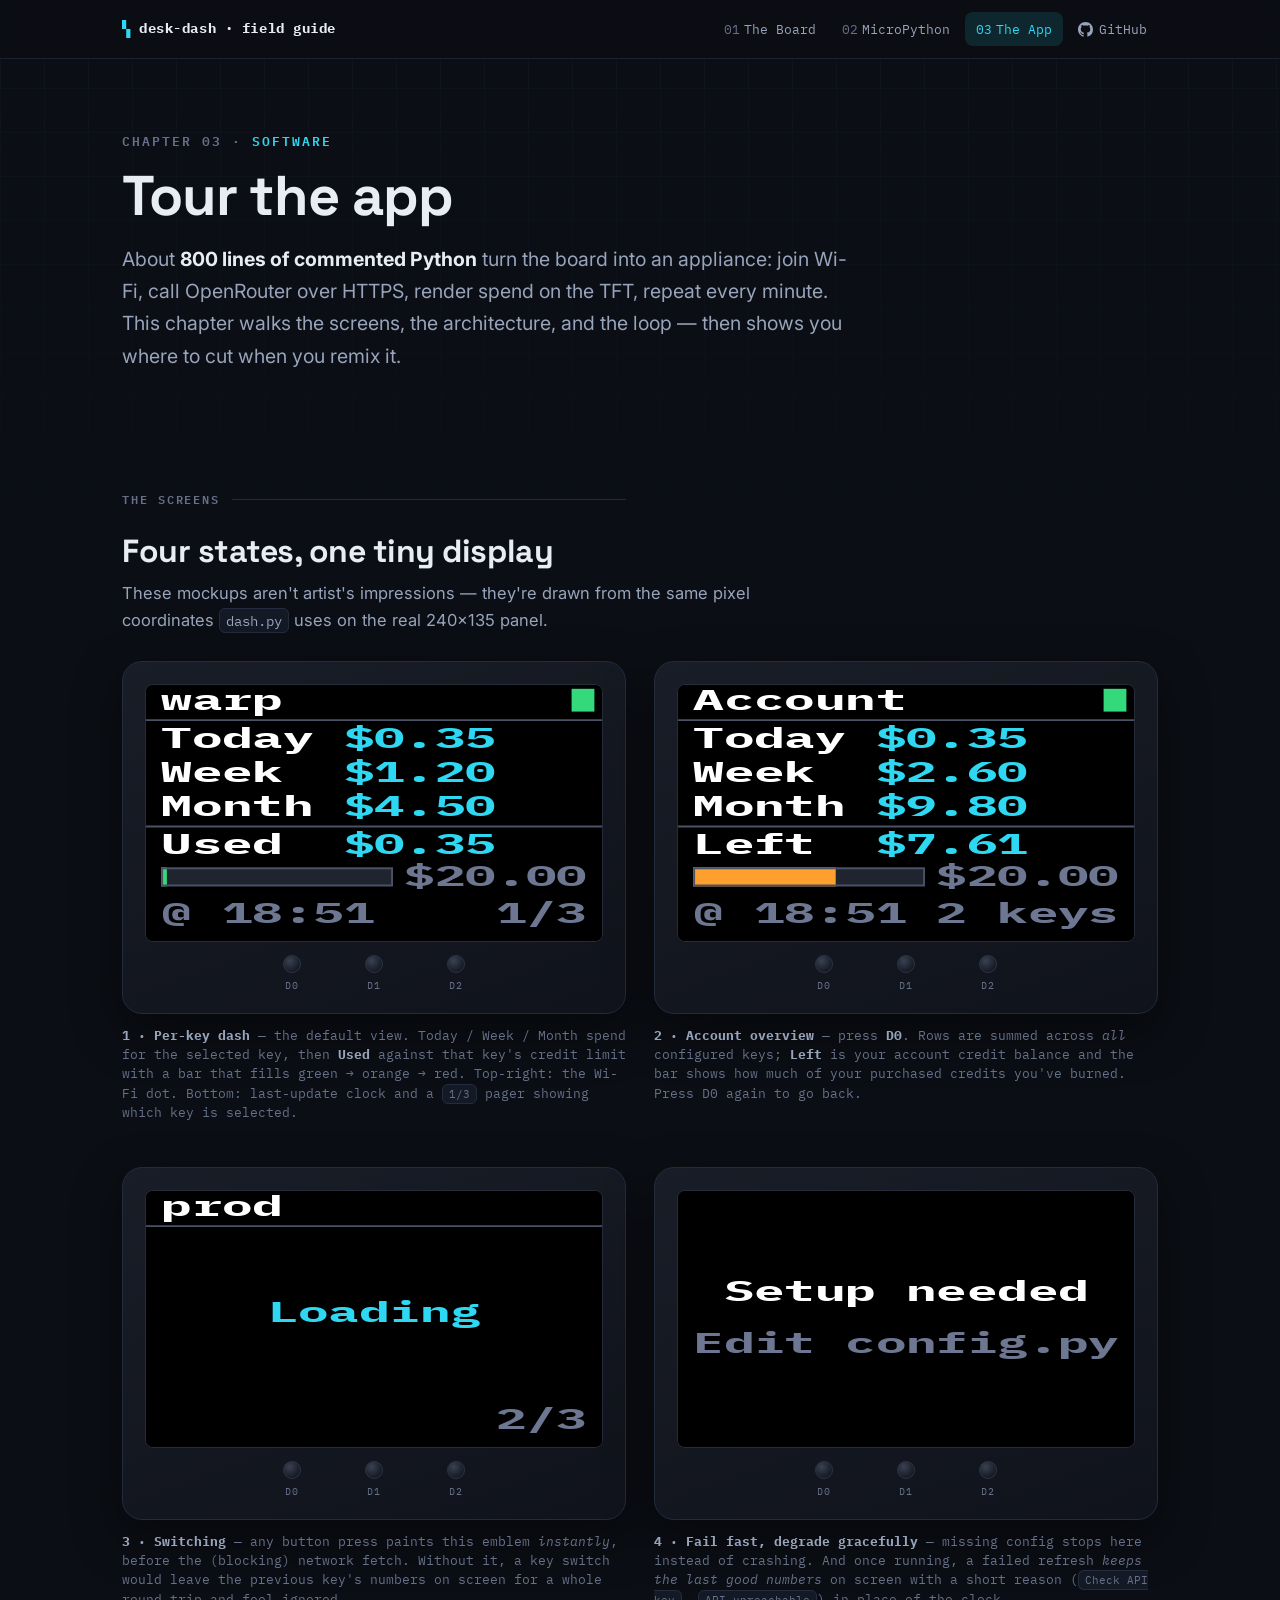
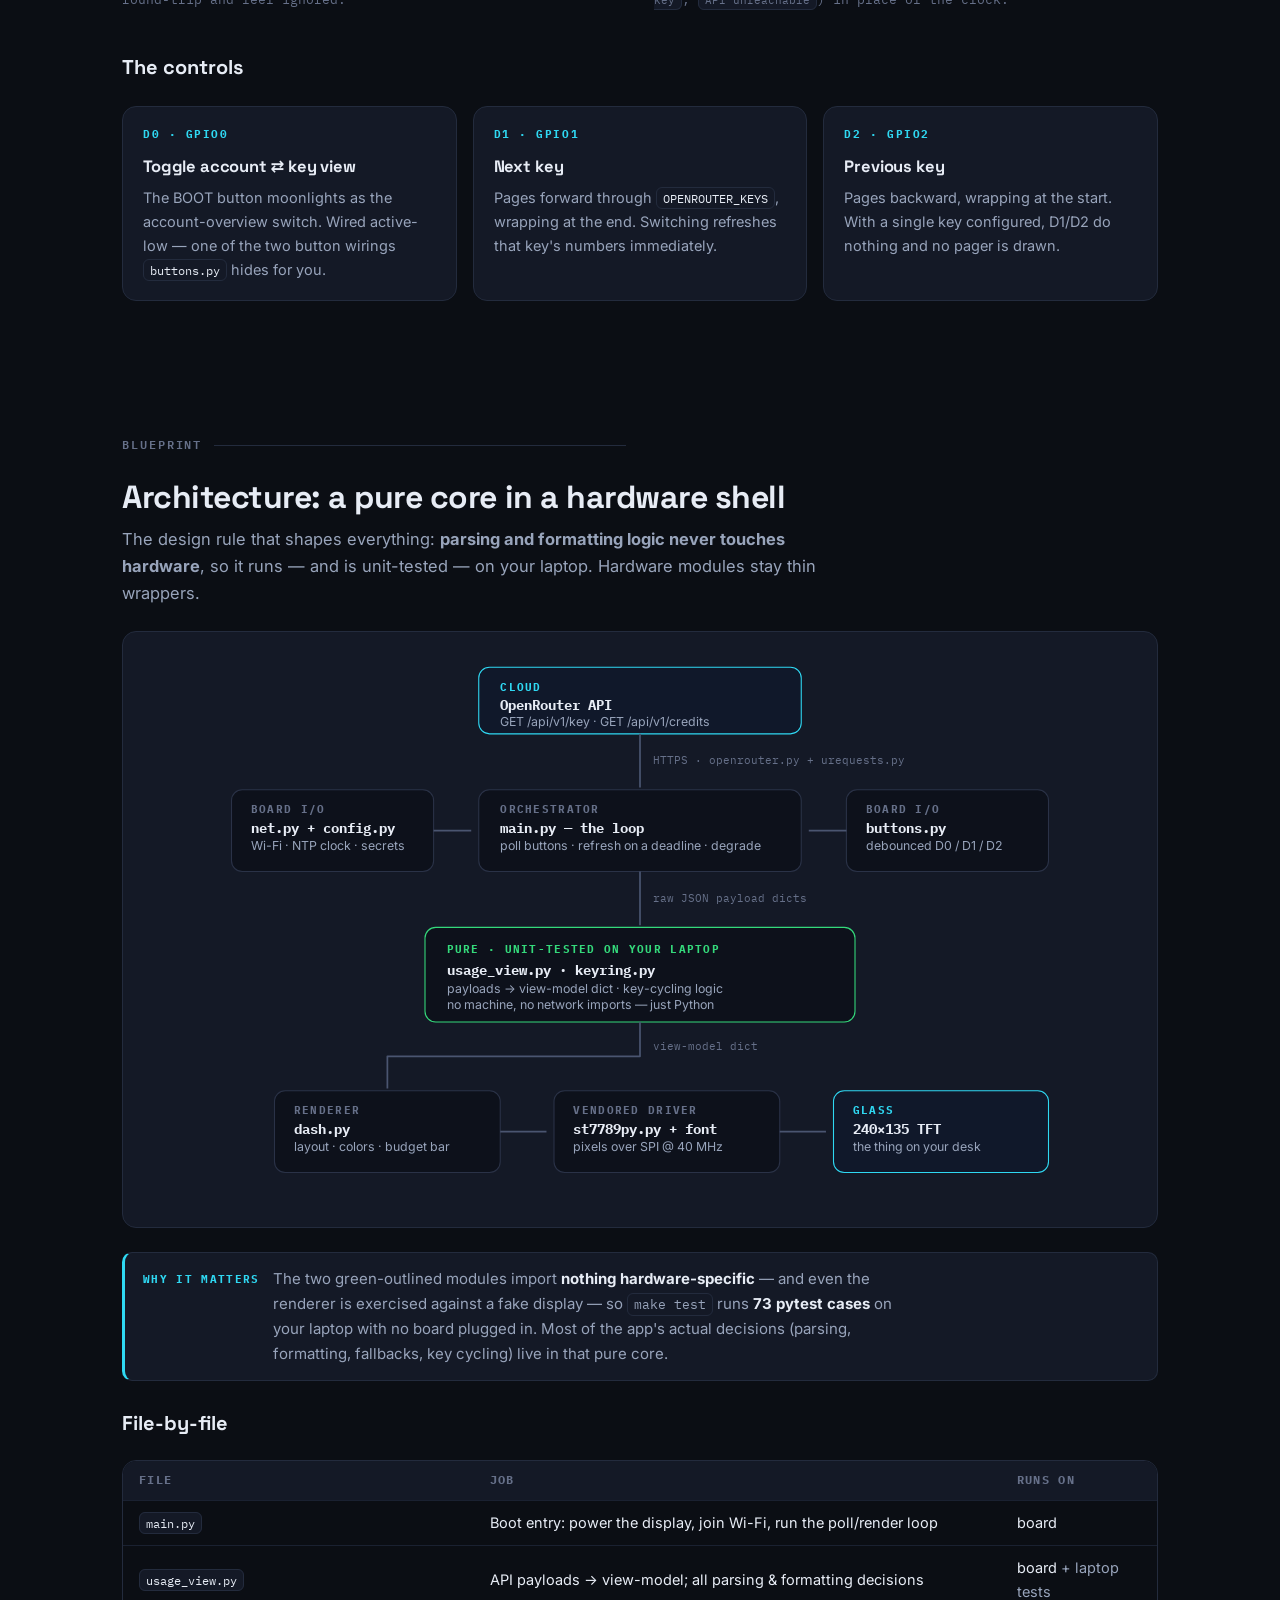
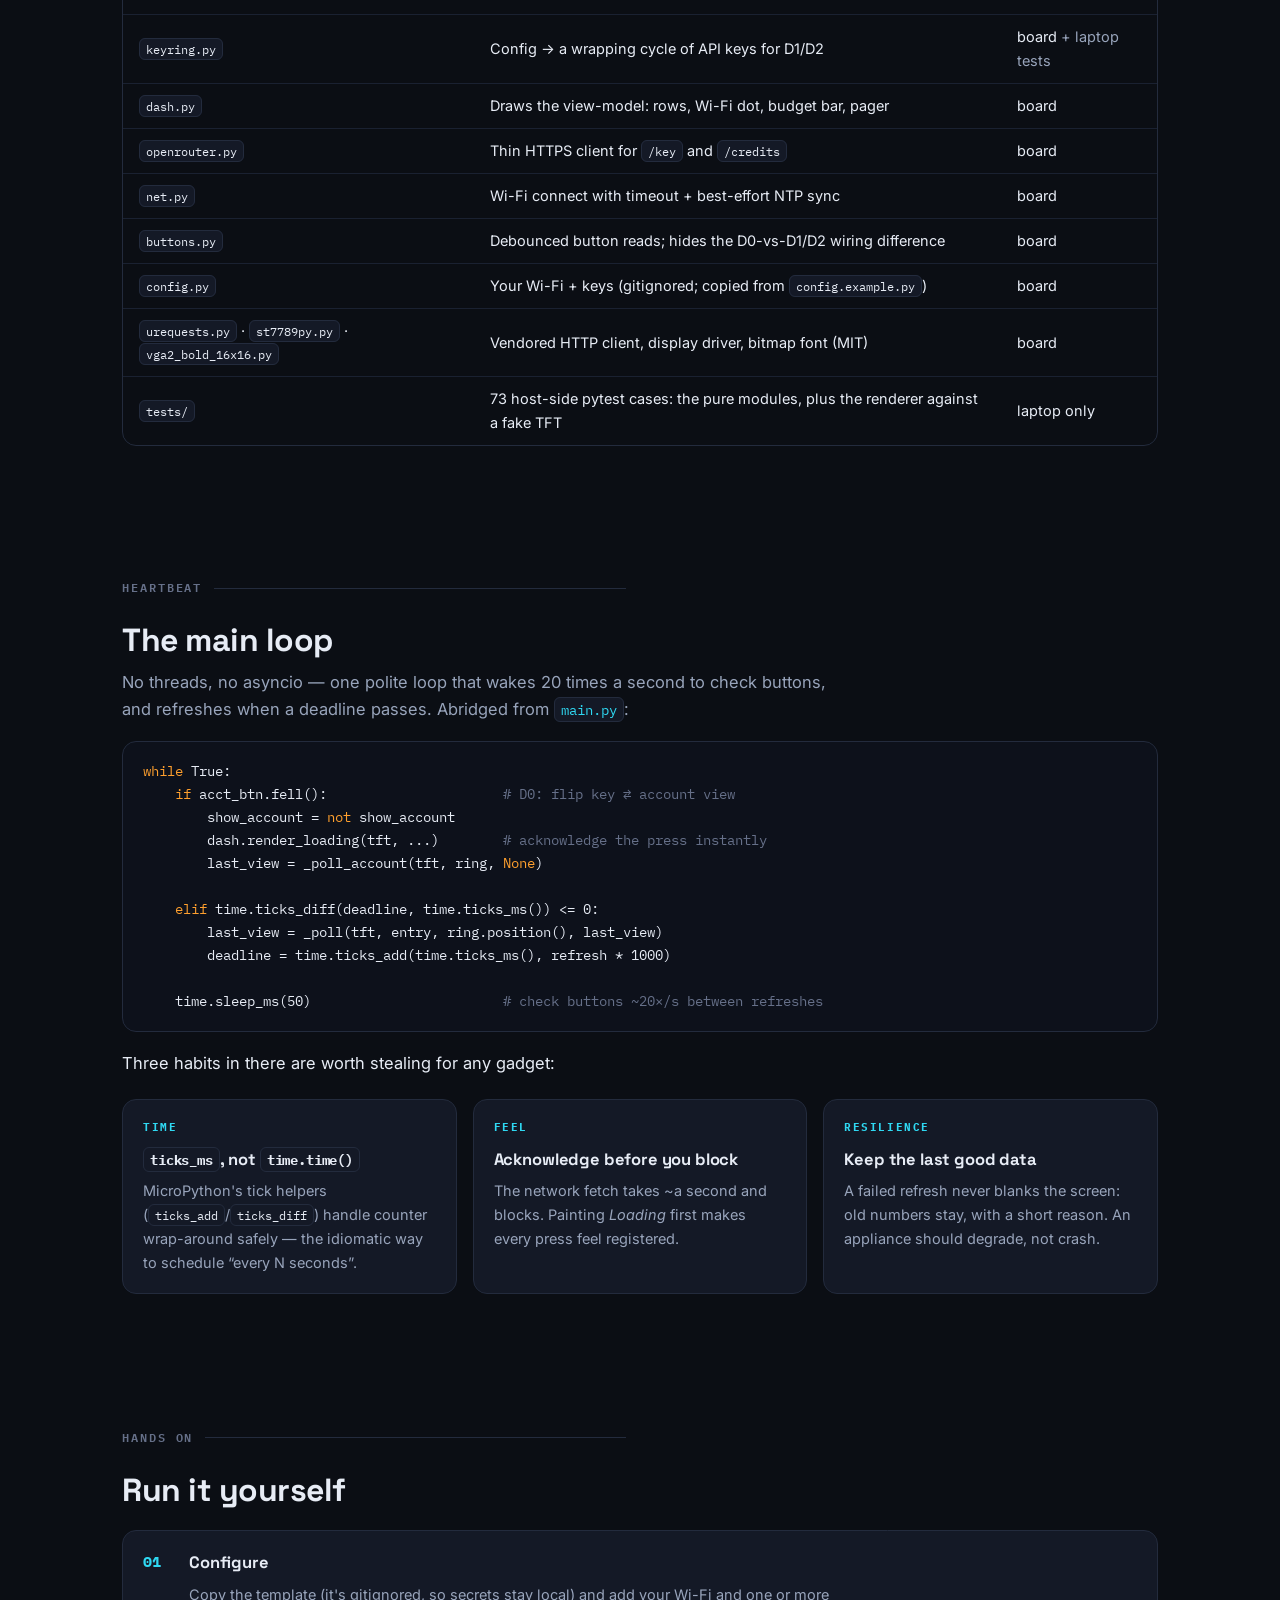
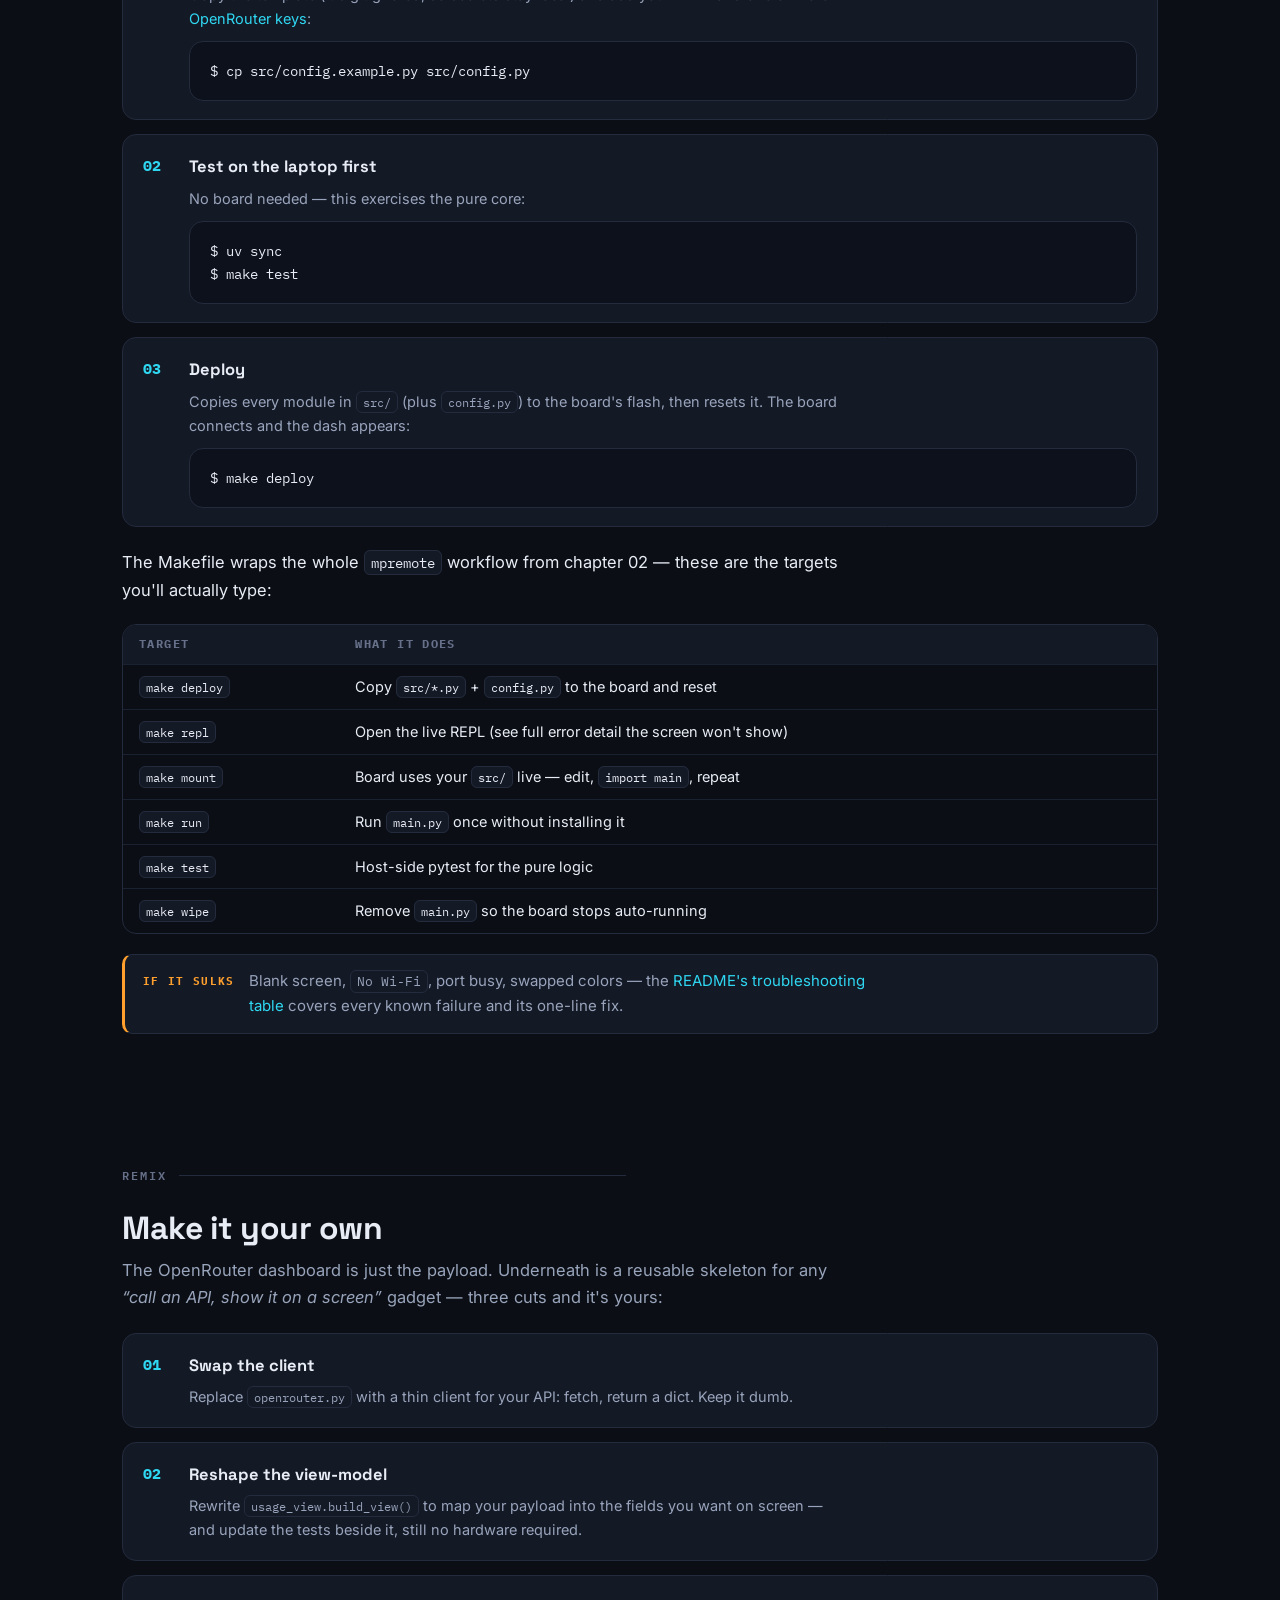
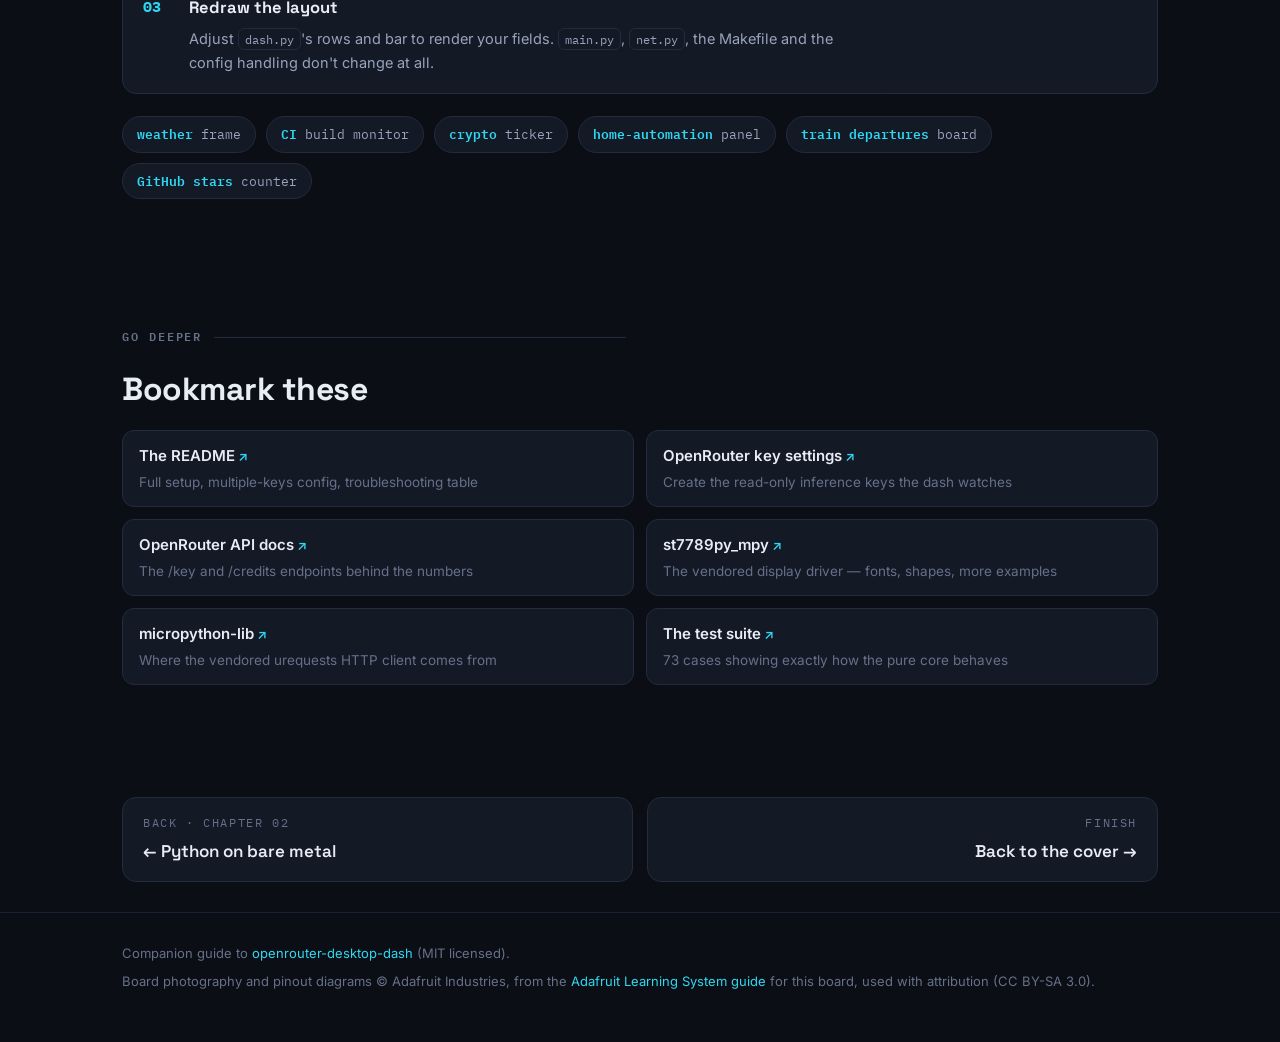
==== commit 0fd9de16: "fix: account footer key-count tag no longer overwrites the clock The bottom row fits 14 16px cells b" ====
--- a/docs/app.html
+++ b/docs/app.html
@@ -69,7 +69,7 @@
               <rect x="8" y="96" width="3" height="10" fill="#34d97b"/>
               <rect x="8.5" y="96.5" width="121" height="9" fill="none" stroke="#4b5266"/>
               <text class="tft-t dim" x="136" y="106" textLength="96" lengthAdjust="spacingAndGlyphs">$20.00</text>
-              <text class="tft-t dim" x="8" y="125" textLength="144" lengthAdjust="spacingAndGlyphs">upd 18:51</text>
+              <text class="tft-t dim" x="8" y="125" textLength="112" lengthAdjust="spacingAndGlyphs">@ 18:51</text>
               <text class="tft-t dim" x="184" y="125" textLength="48" lengthAdjust="spacingAndGlyphs">1/3</text>
             </svg>
           </div>
@@ -102,7 +102,7 @@
               <rect x="8" y="96" width="75" height="10" fill="#ffa02e"/>
               <rect x="8.5" y="96.5" width="121" height="9" fill="none" stroke="#4b5266"/>
               <text class="tft-t dim" x="136" y="106" textLength="96" lengthAdjust="spacingAndGlyphs">$20.00</text>
-              <text class="tft-t dim" x="8" y="125" textLength="126" lengthAdjust="spacingAndGlyphs">upd 18:51</text>
+              <text class="tft-t dim" x="8" y="125" textLength="112" lengthAdjust="spacingAndGlyphs">@ 18:51</text>
               <text class="tft-t dim" x="136" y="125" textLength="96" lengthAdjust="spacingAndGlyphs">2 keys</text>
             </svg>
           </div>
@@ -238,10 +238,10 @@
 
     <div class="callout">
       <span class="sign">Why it matters</span>
-      <p>The two green-outlined modules import <b>nothing hardware-specific</b>, so
-      <code>make test</code> runs <b>70 pytest cases</b> against them on your laptop — no board
-      plugged in. Most of the app's actual decisions (parsing, formatting, fallbacks, key
-      cycling) live exactly there.</p>
+      <p>The two green-outlined modules import <b>nothing hardware-specific</b> — and even the
+      renderer is exercised against a fake display — so <code>make test</code> runs
+      <b>73 pytest cases</b> on your laptop with no board plugged in. Most of the app's actual
+      decisions (parsing, formatting, fallbacks, key cycling) live in that pure core.</p>
     </div>
 
     <h3>File-by-file</h3>
@@ -258,7 +258,7 @@
           <tr><td><code>buttons.py</code></td><td>Debounced button reads; hides the D0-vs-D1/D2 wiring difference</td><td>board</td></tr>
           <tr><td><code>config.py</code></td><td>Your Wi-Fi + keys (gitignored; copied from <code>config.example.py</code>)</td><td>board</td></tr>
           <tr><td><code>urequests.py</code> · <code>st7789py.py</code> · <code>vga2_bold_16x16.py</code></td><td>Vendored HTTP client, display driver, bitmap font (MIT)</td><td>board</td></tr>
-          <tr><td><code>tests/</code></td><td>70 host-side pytest cases for the pure modules</td><td>laptop only</td></tr>
+          <tr><td><code>tests/</code></td><td>73 host-side pytest cases: the pure modules, plus the renderer against a fake TFT</td><td>laptop only</td></tr>
         </tbody>
       </table>
     </div>
@@ -390,7 +390,7 @@
       <a class="res" href="https://openrouter.ai/docs"><span class="t">OpenRouter API docs</span><span class="d">The /key and /credits endpoints behind the numbers</span></a>
       <a class="res" href="https://github.com/russhughes/st7789py_mpy"><span class="t">st7789py_mpy</span><span class="d">The vendored display driver — fonts, shapes, more examples</span></a>
       <a class="res" href="https://github.com/micropython/micropython-lib"><span class="t">micropython-lib</span><span class="d">Where the vendored urequests HTTP client comes from</span></a>
-      <a class="res" href="https://github.com/AlteredCraft/openrouter-desktop-dash/tree/main/tests"><span class="t">The test suite</span><span class="d">70 cases showing exactly how the pure core behaves</span></a>
+      <a class="res" href="https://github.com/AlteredCraft/openrouter-desktop-dash/tree/main/tests"><span class="t">The test suite</span><span class="d">73 cases showing exactly how the pure core behaves</span></a>
     </div>
   </section>
 
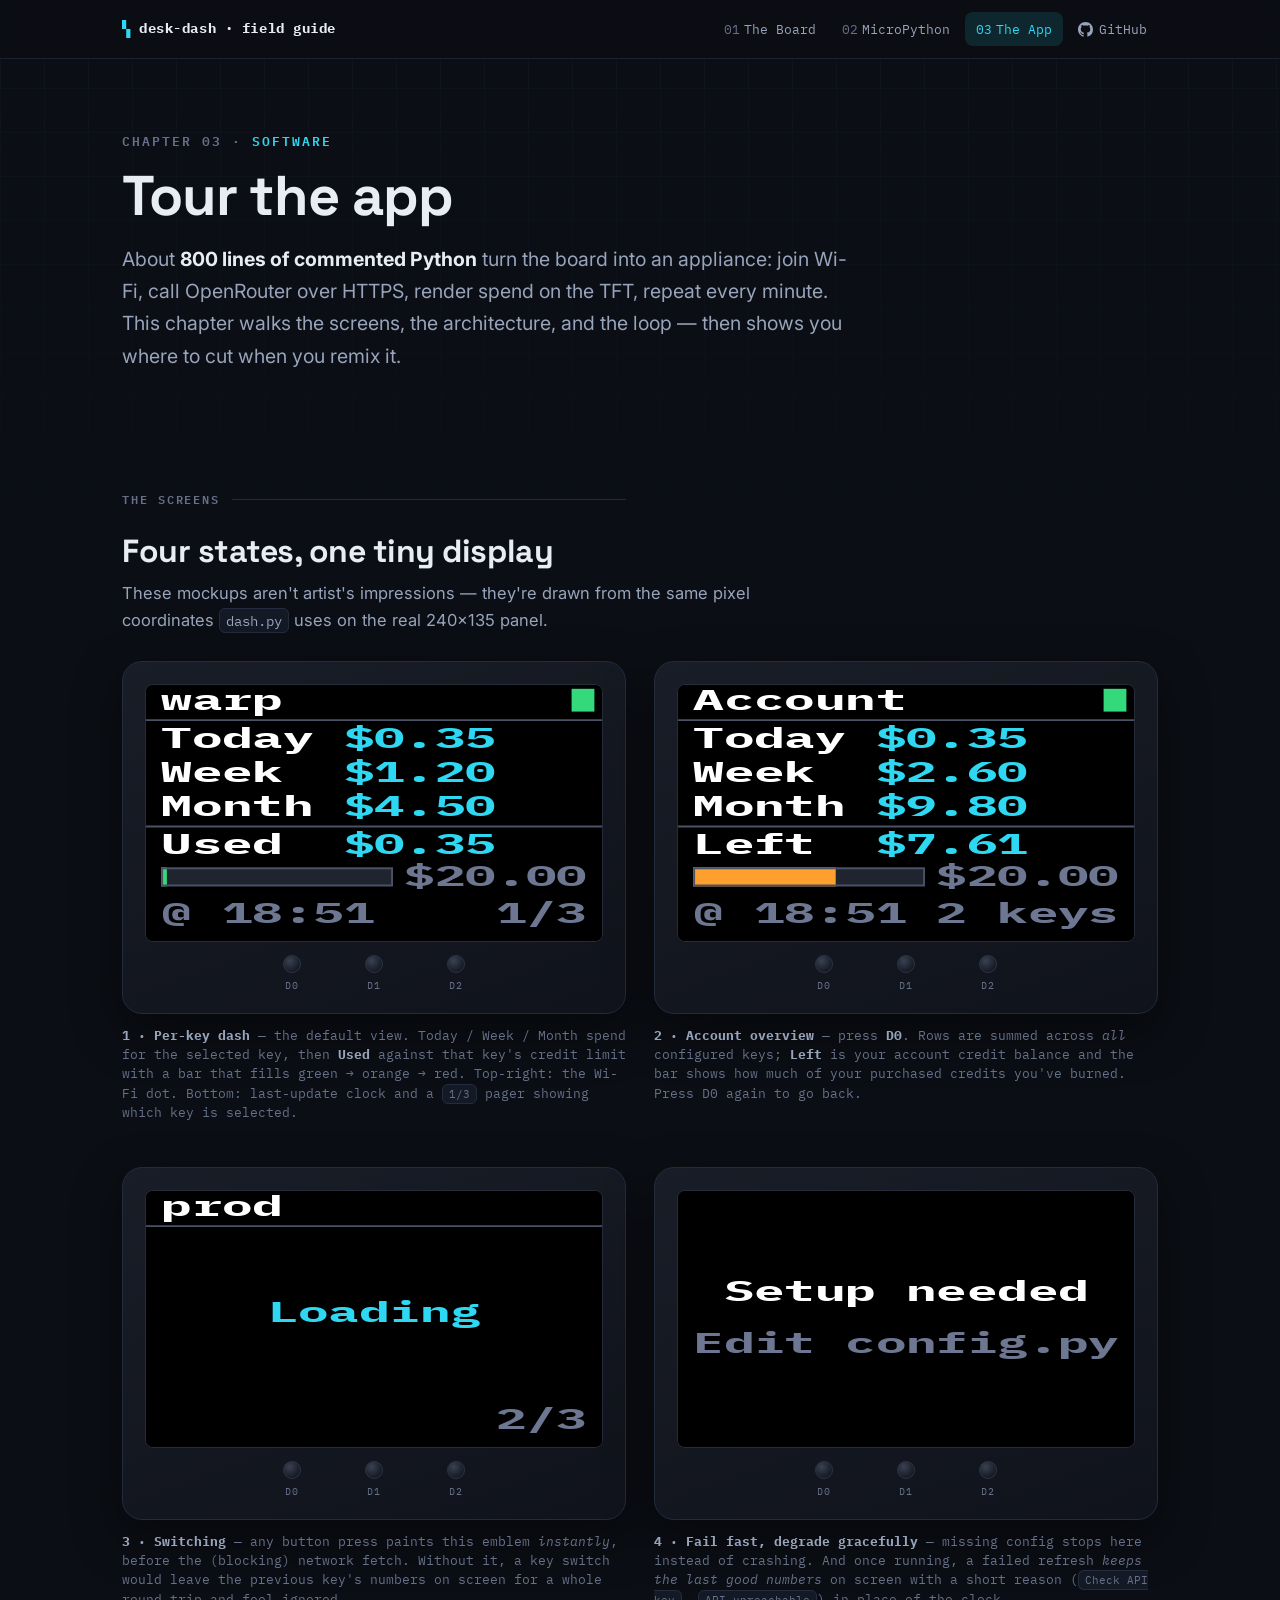
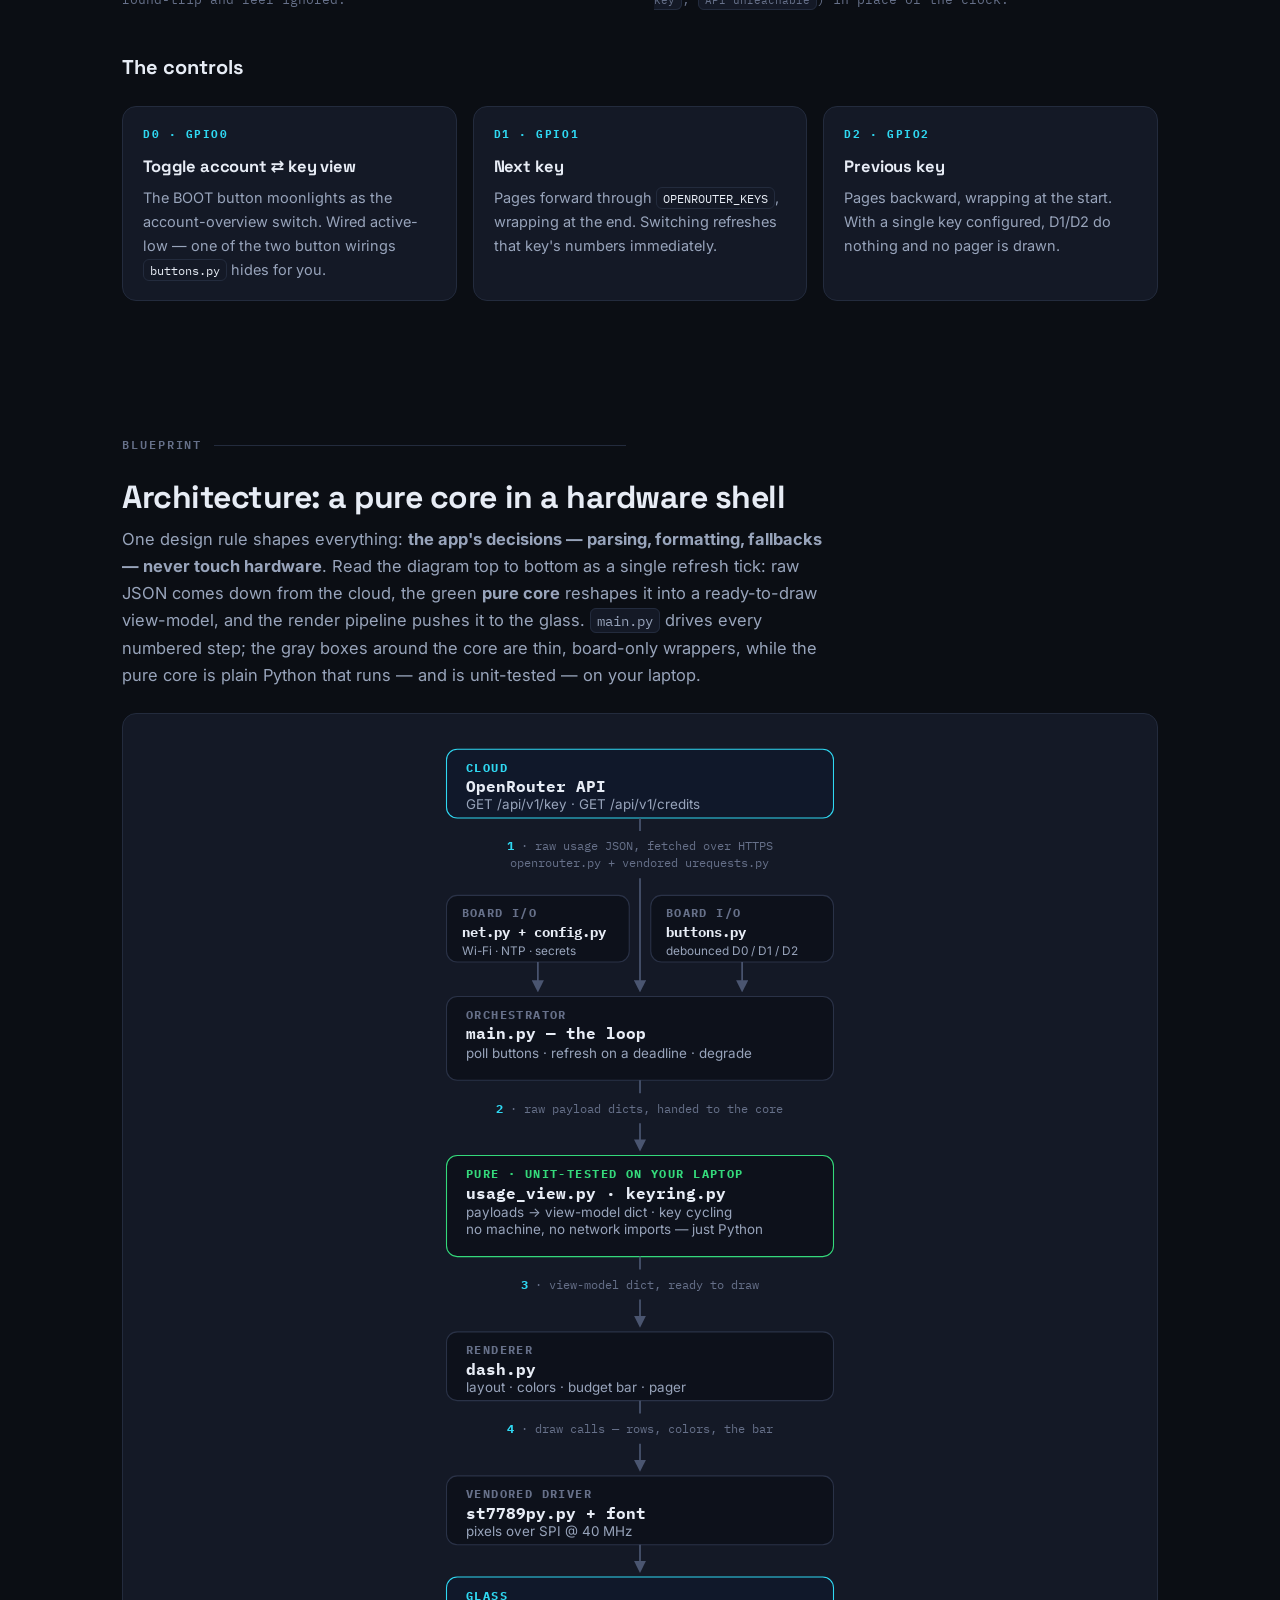
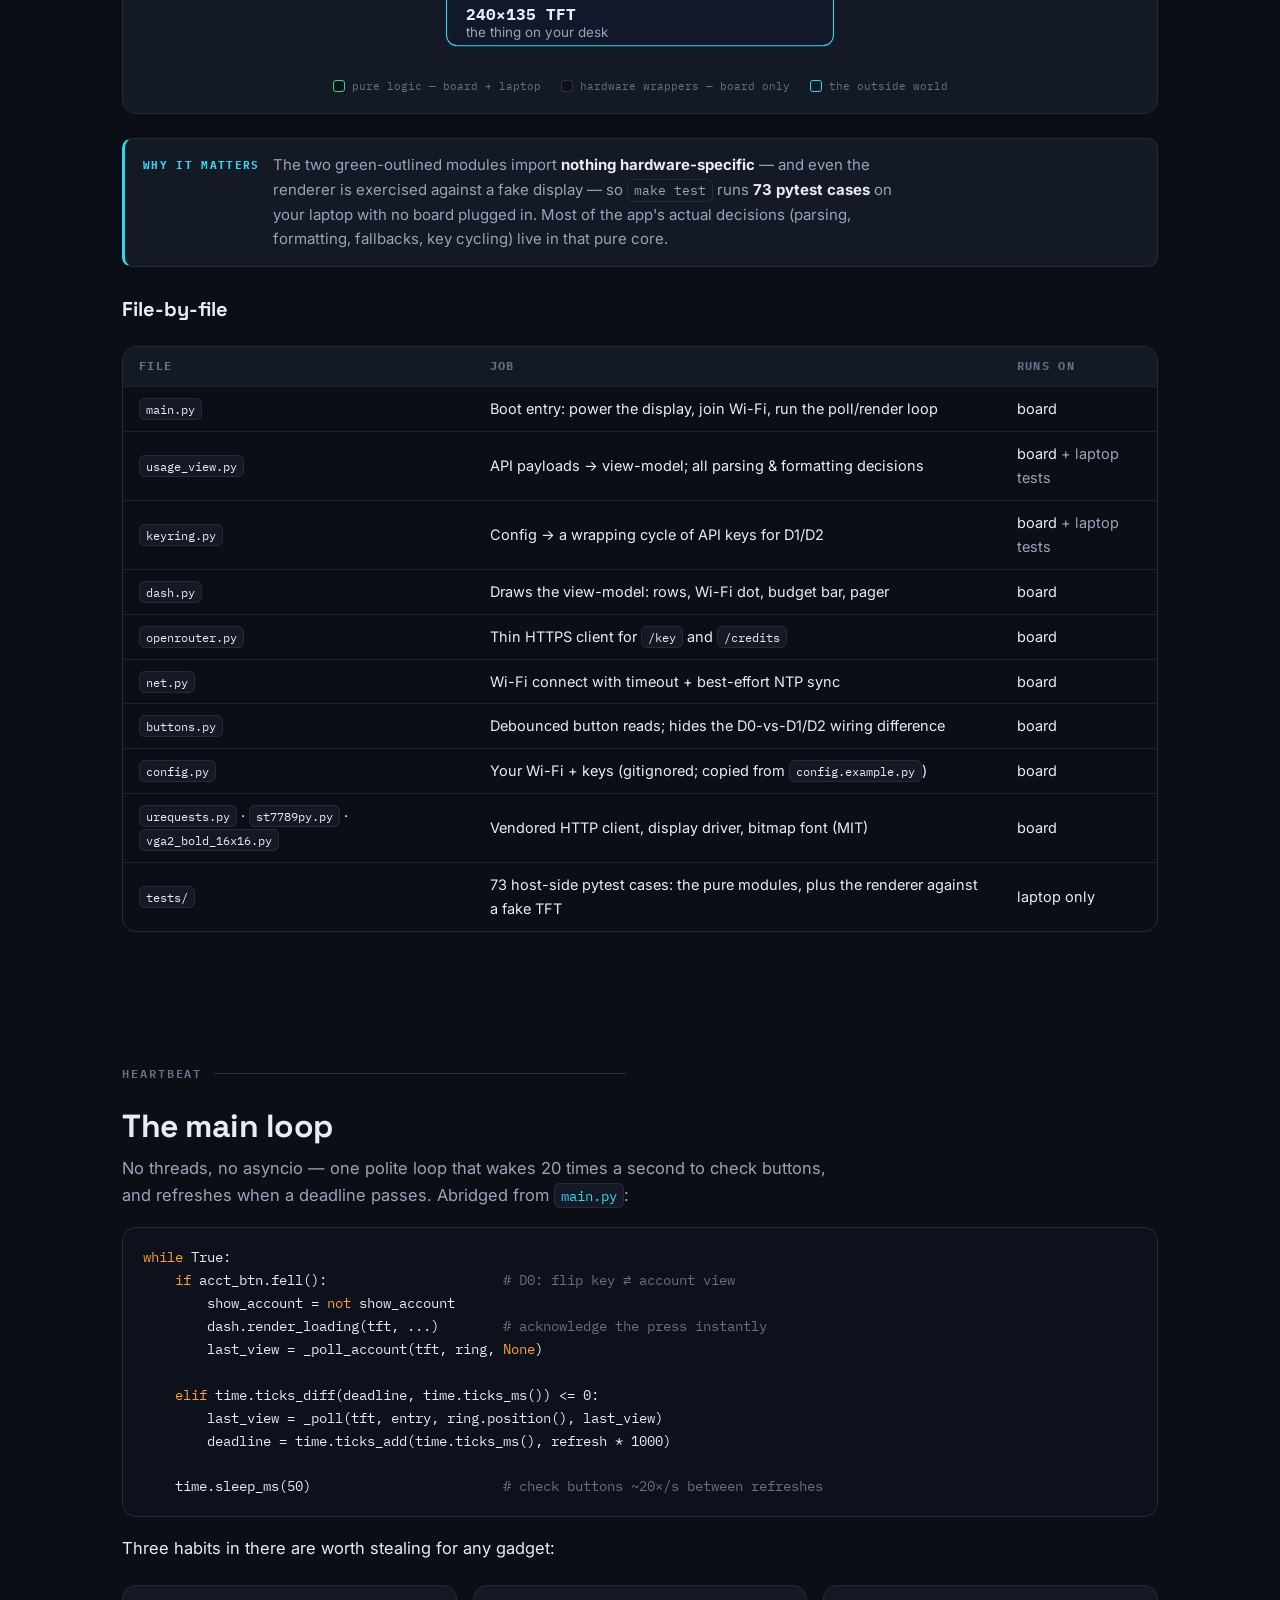
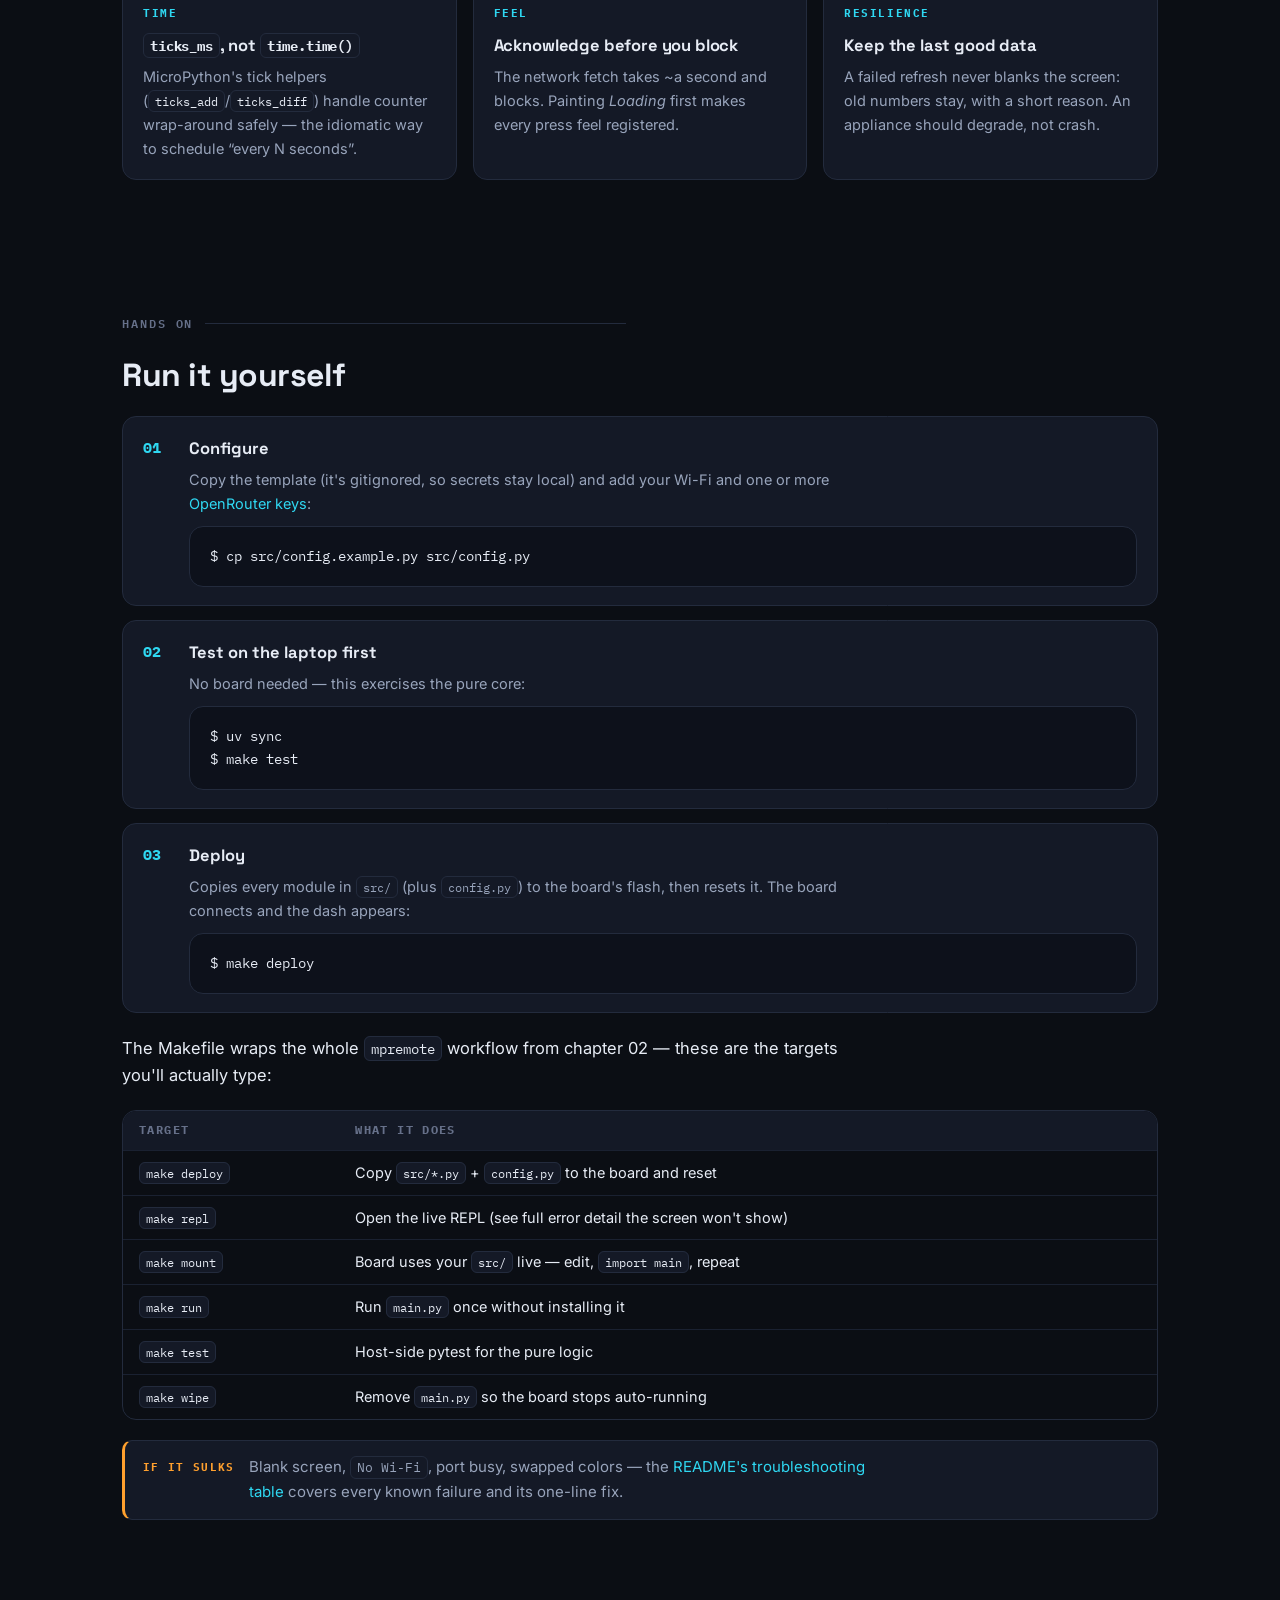
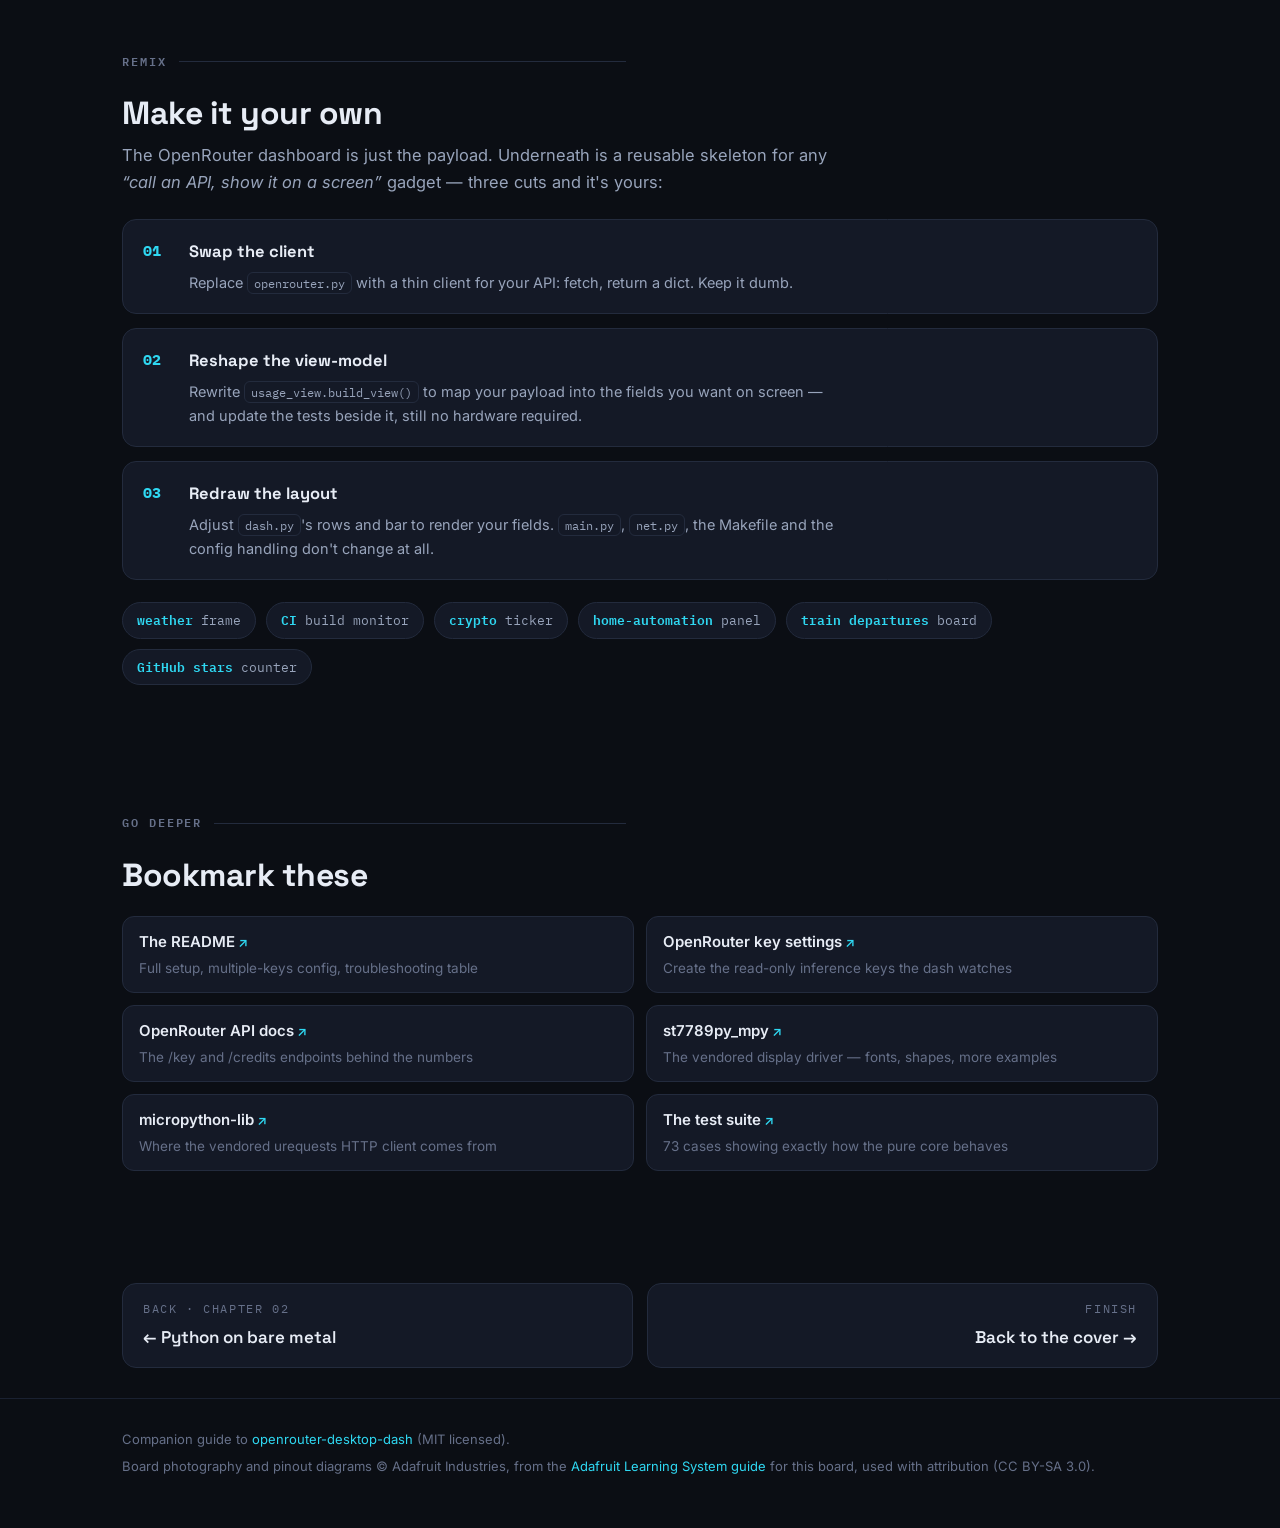
==== commit dd17c73e: "Fix docs mobile layout, image distortion, and architecture diagram - Add height:auto to the base img" ====
--- a/docs/app.html
+++ b/docs/app.html
@@ -15,7 +15,7 @@
 
 <nav class="nav">
   <div class="wrap">
-    <a class="nav-logo" href="index.html"><span class="tick">▚</span> desk-dash · field guide</a>
+    <a class="nav-logo" href="index.html"><span class="tick">▚</span> desk-dash<span class="logo-sub"> · field guide</span></a>
     <div class="nav-links">
       <a href="board.html"><span class="n">01</span><span class="label">The Board</span></a>
       <a href="micropython.html"><span class="n">02</span><span class="label">MicroPython</span></a>
@@ -166,74 +166,88 @@
   <section>
     <p class="section-kicker">Blueprint</p>
     <h2>Architecture: a pure core in a hardware shell</h2>
-    <p class="mute">The design rule that shapes everything: <b>parsing and formatting logic never
-    touches hardware</b>, so it runs — and is unit-tested — on your laptop. Hardware modules stay
-    thin wrappers.</p>
-
-    <div class="diagram">
-      <svg viewBox="0 0 800 520" role="img" aria-label="Architecture: main.py orchestrates network, buttons and config; pure view-model modules transform API payloads; dash.py renders through the ST7789 driver to the TFT">
+    <p class="mute">One design rule shapes everything: <b>the app's decisions — parsing, formatting,
+    fallbacks — never touch hardware</b>. Read the diagram top to bottom as a single refresh tick:
+    raw JSON comes down from the cloud, the green <b>pure core</b> reshapes it into a ready-to-draw
+    view-model, and the render pipeline pushes it to the glass. <code>main.py</code> drives every
+    numbered step; the gray boxes around the core are thin, board-only wrappers, while the pure
+    core is plain Python that runs — and is unit-tested — on your laptop.</p>
+
+    <div class="diagram portrait">
+      <svg viewBox="0 0 400 866" role="img" aria-label="One refresh tick, top to bottom: the OpenRouter API answers main.py's HTTPS fetch with raw JSON; net.py, config.py and buttons.py feed the loop from the sides; the pure usage_view.py and keyring.py modules turn payloads into a view-model dict; dash.py draws it through the ST7789 driver onto the TFT">
         <defs>
-          <marker id="arr2" viewBox="0 0 10 10" refX="8" refY="5" markerWidth="7" markerHeight="7" orient="auto-start-reverse">
+          <marker id="arr" viewBox="0 0 10 10" refX="8" refY="5" markerWidth="7" markerHeight="7" orient="auto-start-reverse">
             <path d="M0 0 L10 5 L0 10 z" fill="#4a5570"/>
           </marker>
         </defs>
 
-        <rect class="dg-box cloud" x="250" y="16" width="300" height="62" rx="10"/>
-        <text class="dg-tag cloud" x="270" y="38">CLOUD</text>
-        <text class="dg-title" x="270" y="56">OpenRouter API</text>
-        <text class="dg-sub" x="270" y="71">GET /api/v1/key · GET /api/v1/credits</text>
-
-        <line class="dg-arrow" x1="400" y1="78" x2="400" y2="128"/>
-        <text class="dg-alabel" x="412" y="106">HTTPS · openrouter.py + urequests.py</text>
-
-        <rect class="dg-box hw" x="20" y="130" width="188" height="76" rx="10"/>
-        <text class="dg-tag hw" x="38" y="152">BOARD I/O</text>
-        <text class="dg-title" x="38" y="170">net.py + config.py</text>
-        <text class="dg-sub" x="38" y="186">Wi-Fi · NTP clock · secrets</text>
-        <line class="dg-arrow" x1="208" y1="168" x2="243" y2="168"/>
-
-        <rect class="dg-box" x="250" y="130" width="300" height="76" rx="10"/>
-        <text class="dg-tag hw" x="270" y="152">ORCHESTRATOR</text>
-        <text class="dg-title" x="270" y="170">main.py — the loop</text>
-        <text class="dg-sub" x="270" y="186">poll buttons · refresh on a deadline · degrade</text>
-
-        <rect class="dg-box hw" x="592" y="130" width="188" height="76" rx="10"/>
-        <text class="dg-tag hw" x="610" y="152">BOARD I/O</text>
-        <text class="dg-title" x="610" y="170">buttons.py</text>
-        <text class="dg-sub" x="610" y="186">debounced D0 / D1 / D2</text>
-        <line class="dg-arrow" x1="592" y1="168" x2="557" y2="168"/>
-
-        <line class="dg-arrow" x1="400" y1="206" x2="400" y2="256"/>
-        <text class="dg-alabel" x="412" y="234">raw JSON payload dicts</text>
-
-        <rect class="dg-box pure" x="200" y="258" width="400" height="88" rx="10"/>
-        <text class="dg-tag pure" x="220" y="282">PURE · UNIT-TESTED ON YOUR LAPTOP</text>
-        <text class="dg-title" x="220" y="302">usage_view.py · keyring.py</text>
-        <text class="dg-sub" x="220" y="319">payloads → view-model dict · key-cycling logic</text>
-        <text class="dg-sub" x="220" y="334">no machine, no network imports — just Python</text>
-
-        <path class="dg-arrow" d="M400 346 L400 378 L165 378 L165 408" stroke-linejoin="round"/>
-        <text class="dg-alabel" x="412" y="372">view-model dict</text>
-
-        <rect class="dg-box hw" x="60" y="410" width="210" height="76" rx="10"/>
-        <text class="dg-tag hw" x="78" y="432">RENDERER</text>
-        <text class="dg-title" x="78" y="450">dash.py</text>
-        <text class="dg-sub" x="78" y="466">layout · colors · budget bar</text>
-
-        <line class="dg-arrow" x1="270" y1="448" x2="313" y2="448"/>
-
-        <rect class="dg-box hw" x="320" y="410" width="210" height="76" rx="10"/>
-        <text class="dg-tag hw" x="338" y="432">VENDORED DRIVER</text>
-        <text class="dg-title" x="338" y="450">st7789py.py + font</text>
-        <text class="dg-sub" x="338" y="466">pixels over SPI @ 40 MHz</text>
-
-        <line class="dg-arrow" x1="530" y1="448" x2="573" y2="448"/>
-
-        <rect class="dg-box cloud" x="580" y="410" width="200" height="76" rx="10"/>
-        <text class="dg-tag cloud" x="598" y="432">GLASS</text>
-        <text class="dg-title" x="598" y="450">240×135 TFT</text>
-        <text class="dg-sub" x="598" y="466">the thing on your desk</text>
+        <rect class="dg-box cloud" x="20" y="16" width="360" height="64" rx="10"/>
+        <text class="dg-tag cloud" x="38" y="37">CLOUD</text>
+        <text class="dg-title" x="38" y="56">OpenRouter API</text>
+        <text class="dg-sub" x="38" y="72">GET /api/v1/key · GET /api/v1/credits</text>
+
+        <line class="dg-line" x1="200" y1="80" x2="200" y2="92"/>
+        <text class="dg-alabel" x="200" y="110" text-anchor="middle"><tspan class="dg-n">1</tspan> · raw usage JSON, fetched over HTTPS</text>
+        <text class="dg-alabel" x="200" y="126" text-anchor="middle">openrouter.py + vendored urequests.py</text>
+        <line class="dg-arrow" x1="200" y1="136" x2="200" y2="240"/>
+
+        <rect class="dg-box hw" x="20" y="152" width="170" height="62" rx="10"/>
+        <text class="dg-tag hw" x="34" y="172">BOARD I/O</text>
+        <text class="dg-title sm" x="34" y="191">net.py + config.py</text>
+        <text class="dg-sub sm" x="34" y="207">Wi-Fi · NTP · secrets</text>
+        <line class="dg-arrow" x1="105" y1="214" x2="105" y2="240"/>
+
+        <rect class="dg-box hw" x="210" y="152" width="170" height="62" rx="10"/>
+        <text class="dg-tag hw" x="224" y="172">BOARD I/O</text>
+        <text class="dg-title sm" x="224" y="191">buttons.py</text>
+        <text class="dg-sub sm" x="224" y="207">debounced D0 / D1 / D2</text>
+        <line class="dg-arrow" x1="295" y1="214" x2="295" y2="240"/>
+
+        <rect class="dg-box" x="20" y="246" width="360" height="78" rx="10"/>
+        <text class="dg-tag hw" x="38" y="267">ORCHESTRATOR</text>
+        <text class="dg-title" x="38" y="286">main.py — the loop</text>
+        <text class="dg-sub" x="38" y="303">poll buttons · refresh on a deadline · degrade</text>
+
+        <line class="dg-line" x1="200" y1="324" x2="200" y2="336"/>
+        <text class="dg-alabel" x="200" y="354" text-anchor="middle"><tspan class="dg-n">2</tspan> · raw payload dicts, handed to the core</text>
+        <line class="dg-arrow" x1="200" y1="364" x2="200" y2="388"/>
+
+        <rect class="dg-box pure" x="20" y="394" width="360" height="94" rx="10"/>
+        <text class="dg-tag pure" x="38" y="415">PURE · UNIT-TESTED ON YOUR LAPTOP</text>
+        <text class="dg-title" x="38" y="434">usage_view.py · keyring.py</text>
+        <text class="dg-sub" x="38" y="451">payloads → view-model dict · key cycling</text>
+        <text class="dg-sub" x="38" y="467">no machine, no network imports — just Python</text>
+
+        <line class="dg-line" x1="200" y1="488" x2="200" y2="500"/>
+        <text class="dg-alabel" x="200" y="518" text-anchor="middle"><tspan class="dg-n">3</tspan> · view-model dict, ready to draw</text>
+        <line class="dg-arrow" x1="200" y1="528" x2="200" y2="552"/>
+
+        <rect class="dg-box hw" x="20" y="558" width="360" height="64" rx="10"/>
+        <text class="dg-tag hw" x="38" y="579">RENDERER</text>
+        <text class="dg-title" x="38" y="598">dash.py</text>
+        <text class="dg-sub" x="38" y="614">layout · colors · budget bar · pager</text>
+
+        <line class="dg-line" x1="200" y1="622" x2="200" y2="634"/>
+        <text class="dg-alabel" x="200" y="652" text-anchor="middle"><tspan class="dg-n">4</tspan> · draw calls — rows, colors, the bar</text>
+        <line class="dg-arrow" x1="200" y1="662" x2="200" y2="686"/>
+
+        <rect class="dg-box hw" x="20" y="692" width="360" height="64" rx="10"/>
+        <text class="dg-tag hw" x="38" y="713">VENDORED DRIVER</text>
+        <text class="dg-title" x="38" y="732">st7789py.py + font</text>
+        <text class="dg-sub" x="38" y="748">pixels over SPI @ 40 MHz</text>
+
+        <line class="dg-arrow" x1="200" y1="756" x2="200" y2="780"/>
+
+        <rect class="dg-box cloud" x="20" y="786" width="360" height="64" rx="10"/>
+        <text class="dg-tag cloud" x="38" y="807">GLASS</text>
+        <text class="dg-title" x="38" y="826">240×135 TFT</text>
+        <text class="dg-sub" x="38" y="842">the thing on your desk</text>
       </svg>
+      <div class="dg-legend">
+        <span class="pure">pure logic — board + laptop</span>
+        <span>hardware wrappers — board only</span>
+        <span class="cloud">the outside world</span>
+      </div>
     </div>
 
     <div class="callout">
--- a/docs/assets/style.css
+++ b/docs/assets/style.css
@@ -29,7 +29,11 @@
 
 * { box-sizing: border-box; }
 
-html { scroll-behavior: smooth; }
+html {
+  scroll-behavior: smooth;
+  -webkit-text-size-adjust: 100%;  /* keep iOS Safari from inflating text when zoomed out */
+  text-size-adjust: 100%;
+}
 
 body {
   margin: 0;
@@ -59,7 +63,9 @@
 a { color: var(--cyan); text-decoration: none; }
 a:hover { text-decoration: underline; text-underline-offset: 3px; }
 
-img { max-width: 100%; display: block; border-radius: calc(var(--radius) - 4px); }
+/* height:auto keeps the width/height attributes as an aspect-ratio hint without
+   pinning the rendered height — otherwise narrow viewports stretch photos vertically */
+img { max-width: 100%; height: auto; display: block; border-radius: calc(var(--radius) - 4px); }
 
 .wrap { max-width: var(--wrap); margin: 0 auto; padding: 0 22px; position: relative; }
 
@@ -118,6 +124,12 @@
   .nav-links a span.label { display: none; }        /* collapse to numbers */
   .nav-links a.nav-gh span.label { display: none; }
 }
+@media (max-width: 480px) {
+  .nav-logo .logo-sub { display: none; }            /* just "desk-dash" on small phones */
+  .nav .wrap { gap: 12px; }
+  .nav-links { gap: 2px; }
+  .nav-links a { padding: 7px 9px; }
+}
 
 /* ----------------------------------------------------------------- hero -- */
 
@@ -189,15 +201,18 @@
 
 /* ---------------------------------------------------------------- cards -- */
 
+/* minmax(0, 1fr) everywhere: a plain 1fr track refuses to shrink below its content's
+   min-width, so a wide <pre> inside a cell would push the whole page wider than the
+   phone screen instead of scrolling inside its own box */
 .grid { display: grid; gap: 16px; margin: 22px 0; }
-.grid.cols-2 { grid-template-columns: repeat(2, 1fr); }
-.grid.cols-3 { grid-template-columns: repeat(3, 1fr); }
-.grid.cols-4 { grid-template-columns: repeat(4, 1fr); }
+.grid.cols-2 { grid-template-columns: repeat(2, minmax(0, 1fr)); }
+.grid.cols-3 { grid-template-columns: repeat(3, minmax(0, 1fr)); }
+.grid.cols-4 { grid-template-columns: repeat(4, minmax(0, 1fr)); }
 @media (max-width: 900px) {
-  .grid.cols-3, .grid.cols-4 { grid-template-columns: repeat(2, 1fr); }
+  .grid.cols-3, .grid.cols-4 { grid-template-columns: repeat(2, minmax(0, 1fr)); }
 }
 @media (max-width: 600px) {
-  .grid.cols-2, .grid.cols-3, .grid.cols-4 { grid-template-columns: 1fr; }
+  .grid.cols-2, .grid.cols-3, .grid.cols-4 { grid-template-columns: minmax(0, 1fr); }
 }
 
 .card {
@@ -268,12 +283,12 @@
 }
 figcaption b { color: var(--ink-mute); font-weight: 600; }
 
-.gallery { display: grid; grid-template-columns: repeat(2, 1fr); gap: 16px; margin: 22px 0; }
-@media (max-width: 700px) { .gallery { grid-template-columns: 1fr; } }
+.gallery { display: grid; grid-template-columns: repeat(2, minmax(0, 1fr)); gap: 16px; margin: 22px 0; }
+@media (max-width: 700px) { .gallery { grid-template-columns: minmax(0, 1fr); } }
 .gallery figure { margin: 0; }
 
-.split { display: grid; grid-template-columns: 1.1fr 0.9fr; gap: 30px; align-items: center; margin: 26px 0; }
-@media (max-width: 820px) { .split { grid-template-columns: 1fr; } }
+.split { display: grid; grid-template-columns: minmax(0, 1.1fr) minmax(0, 0.9fr); gap: 30px; align-items: center; margin: 26px 0; }
+@media (max-width: 820px) { .split { grid-template-columns: minmax(0, 1fr); } }
 
 /* ----------------------------------------------------------------- code -- */
 
@@ -366,8 +381,8 @@
 
 /* ------------------------------------------------------------ resources -- */
 
-.resources { display: grid; grid-template-columns: repeat(2, 1fr); gap: 12px; margin: 22px 0; }
-@media (max-width: 700px) { .resources { grid-template-columns: 1fr; } }
+.resources { display: grid; grid-template-columns: repeat(2, minmax(0, 1fr)); gap: 12px; margin: 22px 0; }
+@media (max-width: 700px) { .resources { grid-template-columns: minmax(0, 1fr); } }
 
 .res {
   display: block;
@@ -385,8 +400,8 @@
 
 /* ------------------------------------------------------- chapter covers -- */
 
-.chapters { display: grid; grid-template-columns: repeat(3, 1fr); gap: 18px; margin: 26px 0; }
-@media (max-width: 860px) { .chapters { grid-template-columns: 1fr; } }
+.chapters { display: grid; grid-template-columns: repeat(3, minmax(0, 1fr)); gap: 18px; margin: 26px 0; }
+@media (max-width: 860px) { .chapters { grid-template-columns: minmax(0, 1fr); } }
 
 .chapter-card {
   display: flex;
@@ -416,7 +431,7 @@
 
 .pager {
   display: grid;
-  grid-template-columns: 1fr 1fr;
+  grid-template-columns: repeat(2, minmax(0, 1fr));
   gap: 14px;
   margin: 56px 0 26px;
 }
@@ -525,8 +540,8 @@
 }
 .device-caption b { color: var(--ink-mute); }
 
-.device-grid { display: grid; grid-template-columns: repeat(2, 1fr); gap: 28px; align-items: start; margin: 26px 0; }
-@media (max-width: 820px) { .device-grid { grid-template-columns: 1fr; } }
+.device-grid { display: grid; grid-template-columns: repeat(2, minmax(0, 1fr)); gap: 28px; align-items: start; margin: 26px 0; }
+@media (max-width: 820px) { .device-grid { grid-template-columns: minmax(0, 1fr); } }
 
 /* ------------------------------------------------------- diagram (SVG) -- */
 
@@ -539,6 +554,43 @@
   overflow-x: auto;
 }
 .diagram svg { display: block; margin: 0 auto; min-width: 560px; width: 100%; height: auto; max-width: 860px; }
+
+/* portrait diagrams are drawn narrow enough to fit a phone with no sideways scroll */
+.diagram.portrait svg { min-width: 0; max-width: 430px; }
+.diagram.portrait .dg-title { font-size: 15px; }
+.diagram.portrait .dg-sub { font-size: 12.5px; }
+.diagram.portrait .dg-tag { font-size: 11px; }
+.diagram.portrait .dg-alabel { font-size: 11.5px; }
+.diagram.portrait .dg-title.sm { font-size: 13px; }
+.diagram.portrait .dg-sub.sm { font-size: 11px; }
+
+/* landscape diagrams scroll sideways on phones — say so */
+@media (max-width: 700px) {
+  .diagram.wide::after {
+    content: "← drag sideways to see the whole diagram →";
+    display: block;
+    text-align: center;
+    font-family: var(--mono);
+    font-size: 11px;
+    color: var(--ink-faint);
+    padding-top: 12px;
+  }
+}
+
+.dg-legend {
+  display: flex;
+  flex-wrap: wrap;
+  justify-content: center;
+  gap: 8px 20px;
+  margin-top: 14px;
+  font-family: var(--mono);
+  font-size: 11px;
+  color: var(--ink-faint);
+}
+.dg-legend span { display: inline-flex; align-items: center; gap: 7px; white-space: nowrap; }
+.dg-legend span::before { content: ""; width: 10px; height: 10px; border-radius: 3px; background: #0d111b; border: 1.5px solid #2a3247; }
+.dg-legend .pure::before { border-color: var(--green); }
+.dg-legend .cloud::before { border-color: var(--cyan); background: #10182a; }
 
 .dg-box { fill: #0d111b; stroke: #2a3247; rx: 10; }
 .dg-box.pure { stroke: var(--green); }
@@ -551,11 +603,13 @@
 .dg-tag.hw { fill: var(--ink-faint); }
 .dg-tag.cloud { fill: var(--cyan); }
 .dg-arrow { stroke: #4a5570; stroke-width: 1.6; fill: none; marker-end: url(#arr); }
+.dg-line { stroke: #4a5570; stroke-width: 1.6; fill: none; }
 .dg-alabel { font-family: var(--mono); font-size: 10.5px; fill: var(--ink-faint); }
+.dg-n { fill: var(--cyan); font-weight: 700; }
 
 /* --------------------------------------------------------------- steps -- */
 
-.steps { counter-reset: step; margin: 22px 0; display: grid; gap: 14px; }
+.steps { counter-reset: step; margin: 22px 0; display: grid; grid-template-columns: minmax(0, 1fr); gap: 14px; }
 .step {
   counter-increment: step;
   background: var(--bg-panel);
@@ -593,8 +647,8 @@
 .chip b { color: var(--cyan); font-weight: 600; }
 
 /* key-cap row for REPL shortcuts */
-.keys { display: grid; grid-template-columns: repeat(3, 1fr); gap: 14px; margin: 20px 0; }
-@media (max-width: 700px) { .keys { grid-template-columns: 1fr; } }
+.keys { display: grid; grid-template-columns: repeat(3, minmax(0, 1fr)); gap: 14px; margin: 20px 0; }
+@media (max-width: 700px) { .keys { grid-template-columns: minmax(0, 1fr); } }
 .key-card {
   background: var(--bg-panel);
   border: 1px solid var(--line);
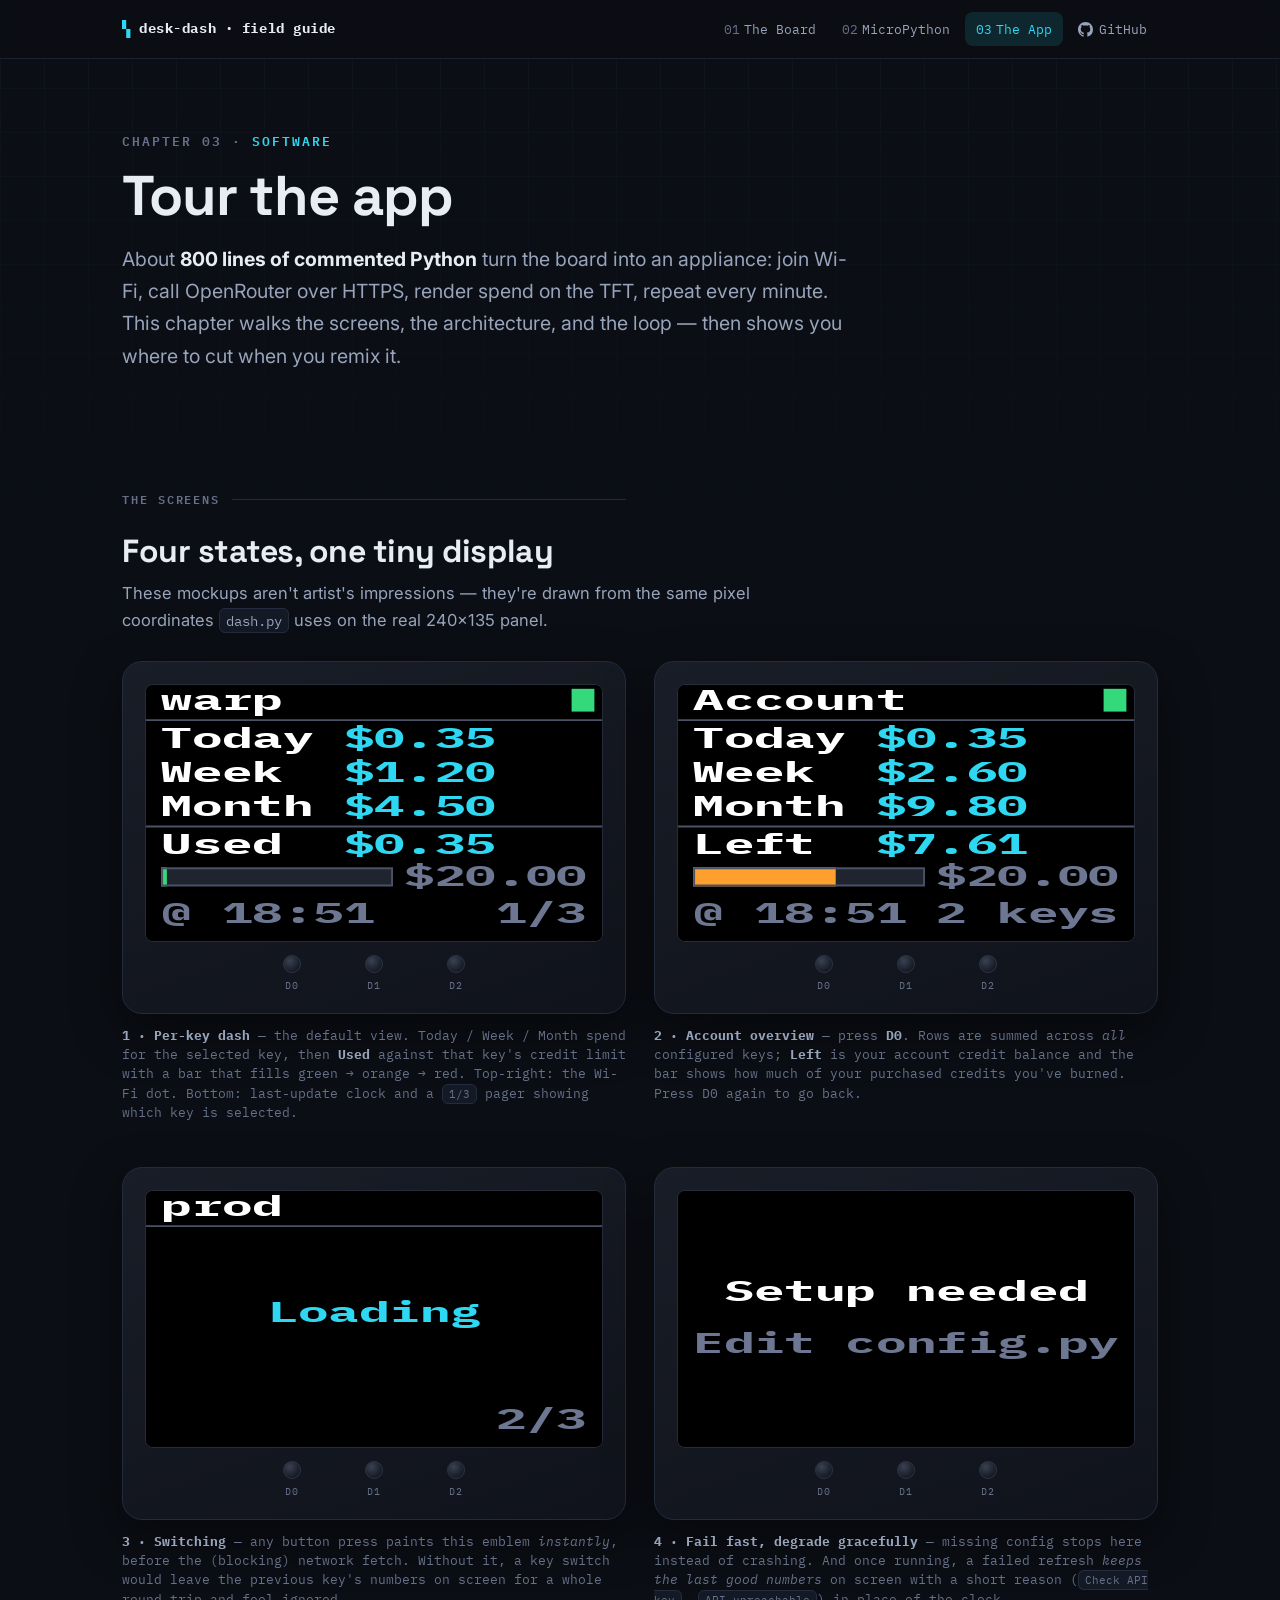
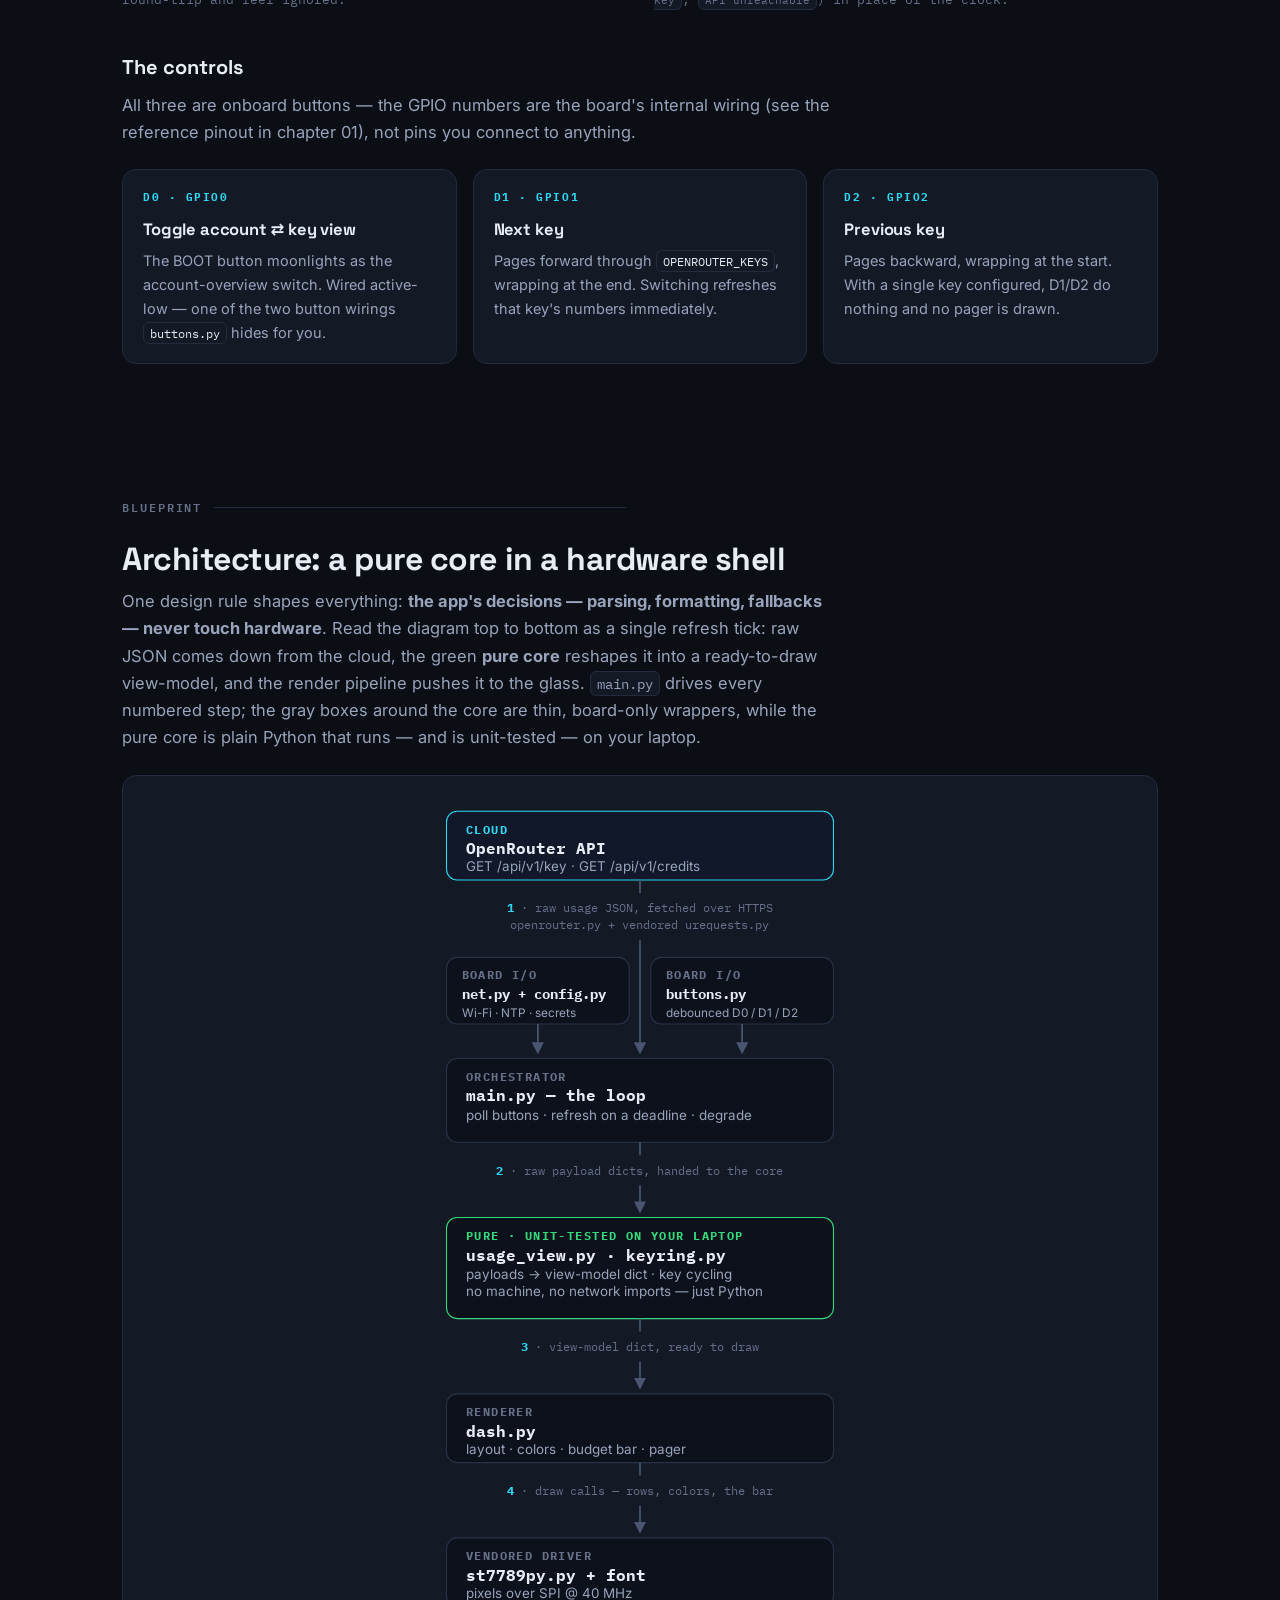
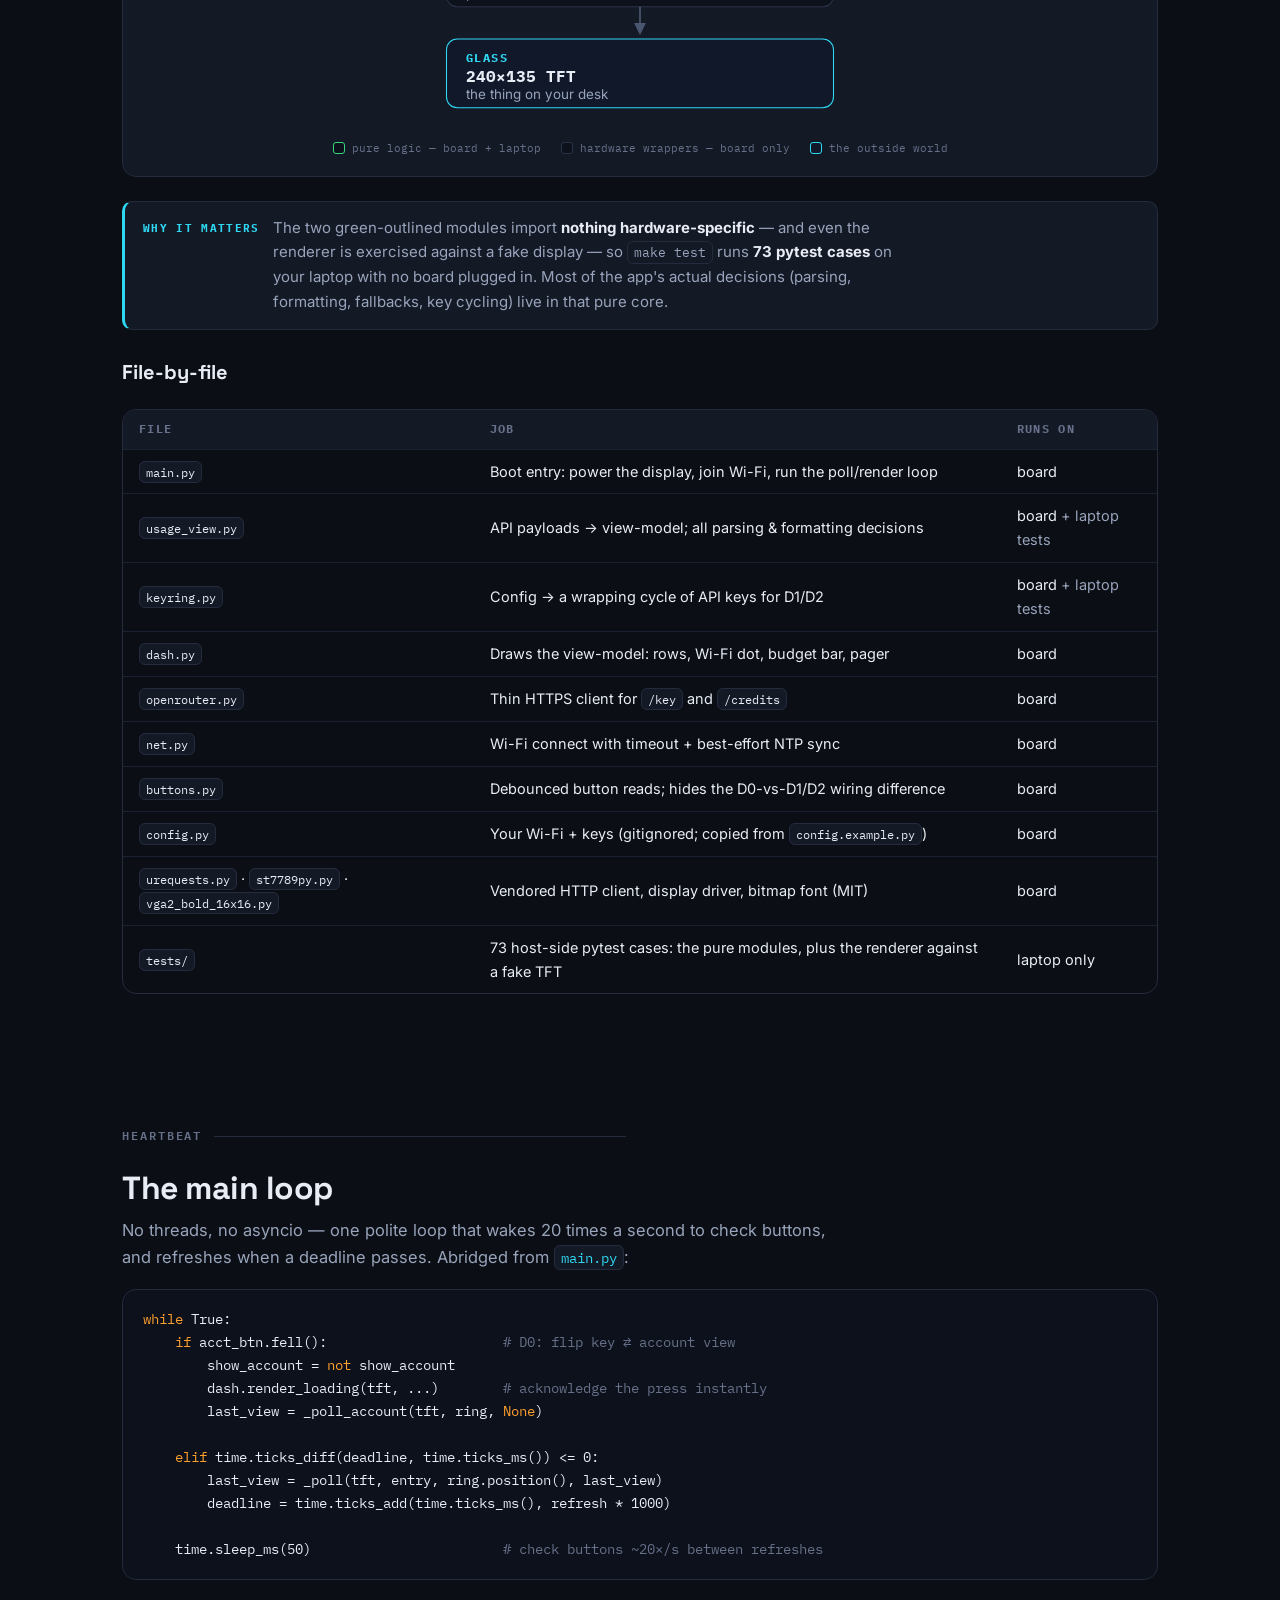
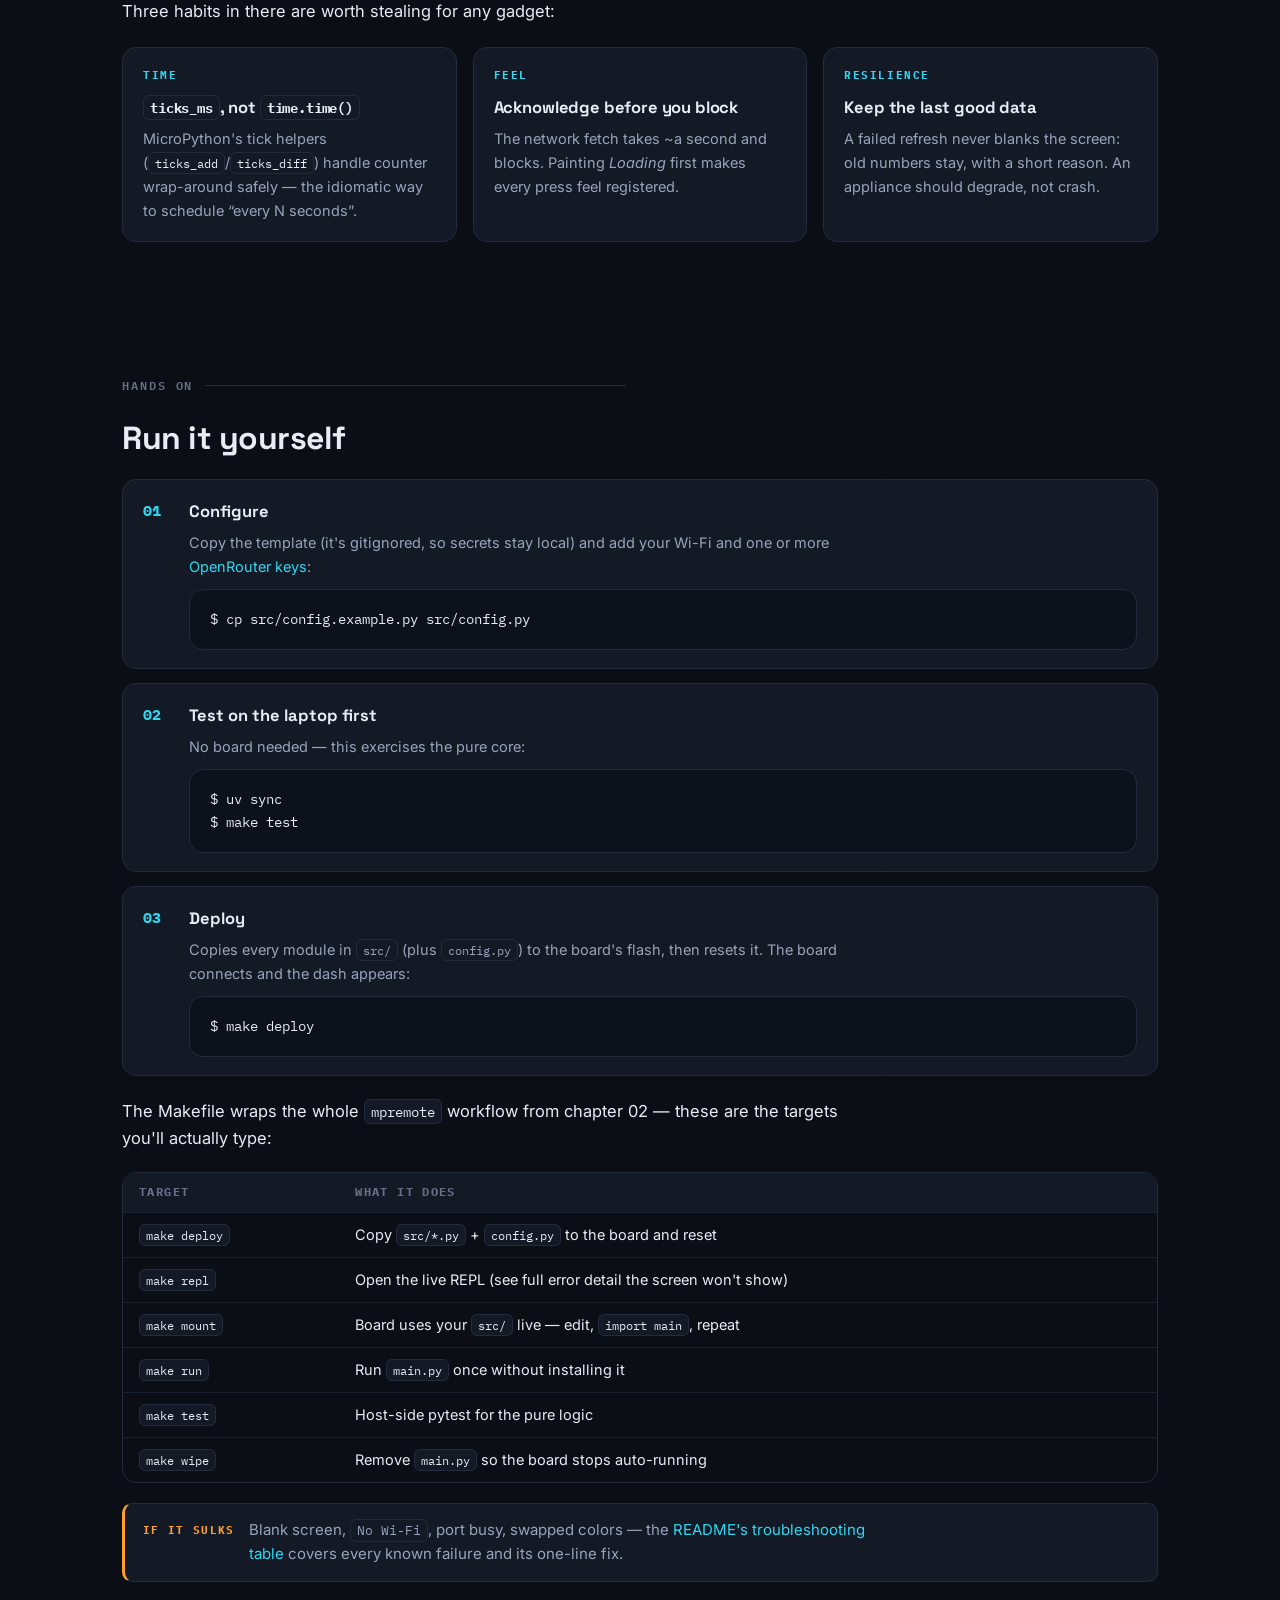
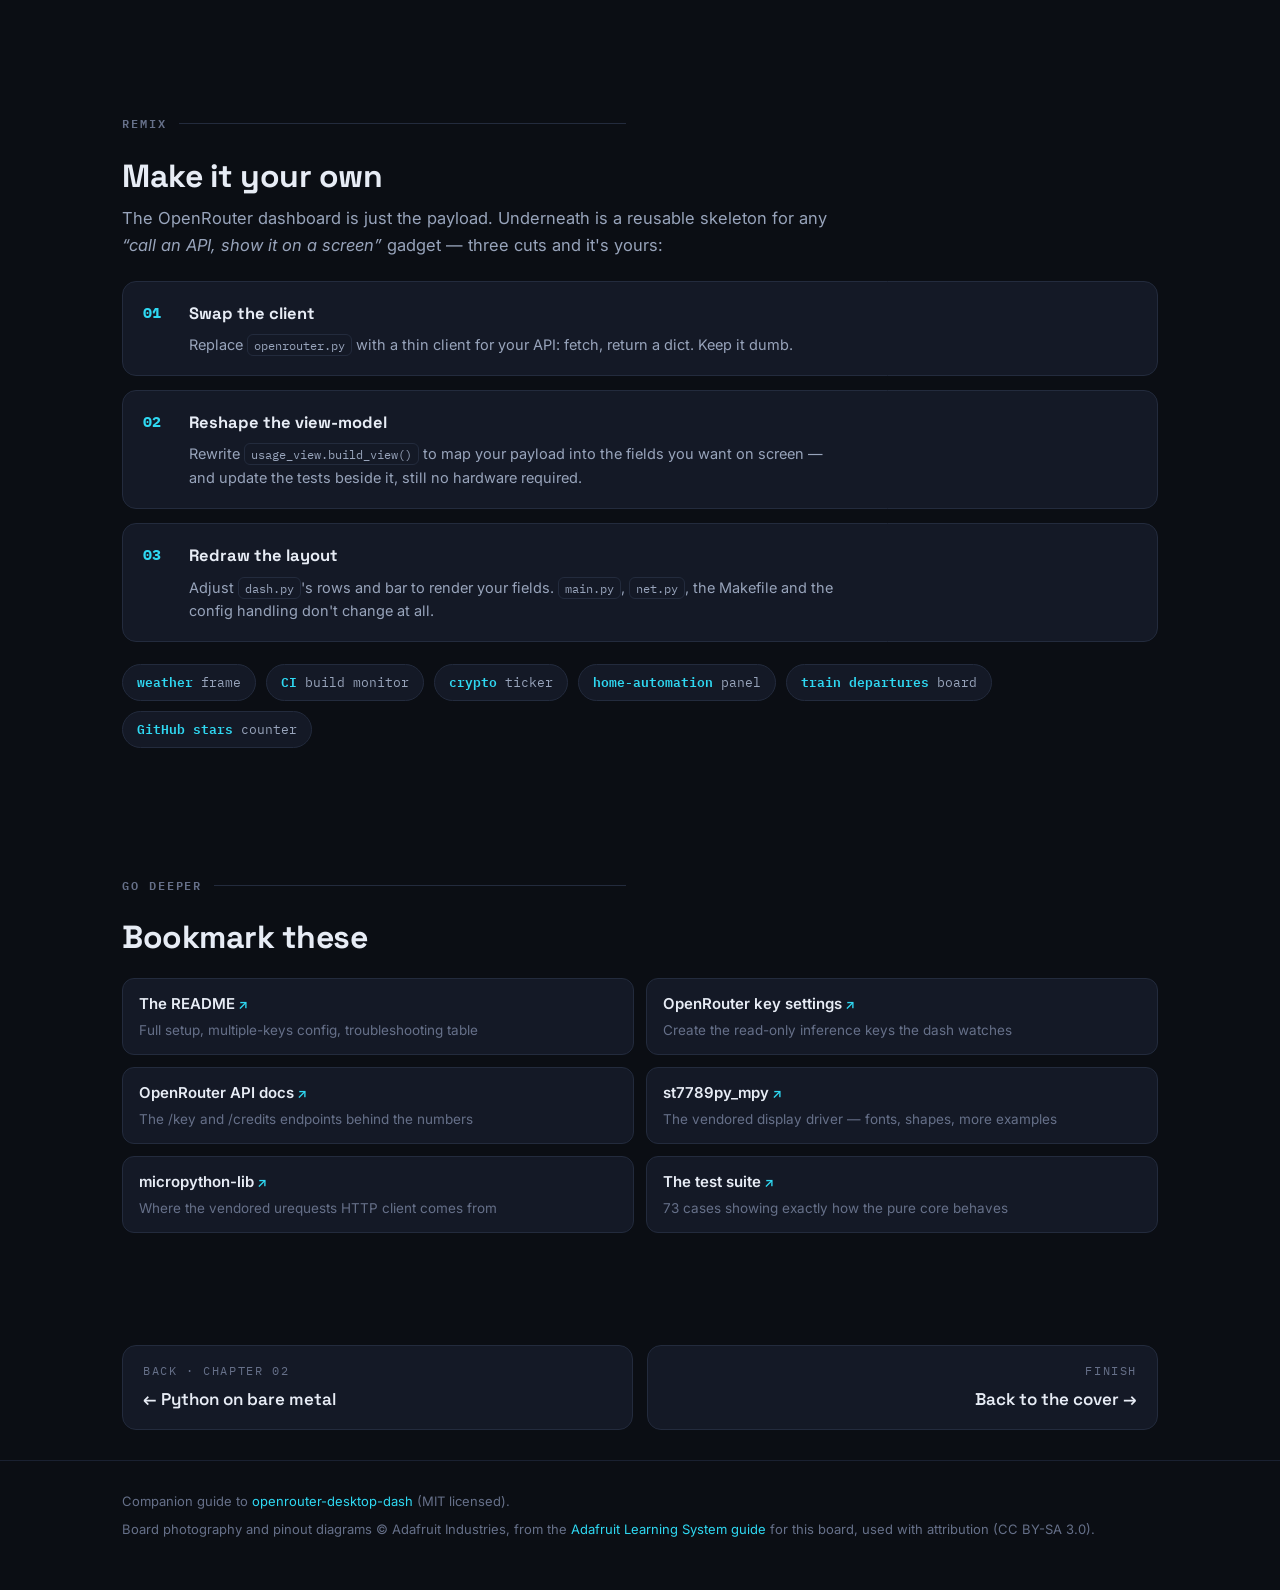
==== commit fc09e553: "docs: clarify pinout is reference-only, USB-C is the sole connection The pinout section read as if t" ====
--- a/docs/app.html
+++ b/docs/app.html
@@ -150,6 +150,8 @@
     </div>
 
     <h3>The controls</h3>
+    <p class="mute">All three are onboard buttons — the GPIO numbers are the board's internal
+    wiring (see the reference pinout in chapter 01), not pins you connect to anything.</p>
     <div class="grid cols-3">
       <div class="card"><span class="ic">D0 · GPIO0</span><h4>Toggle account ⇄ key view</h4>
         <p>The BOOT button moonlights as the account-overview switch. Wired active-low — one of
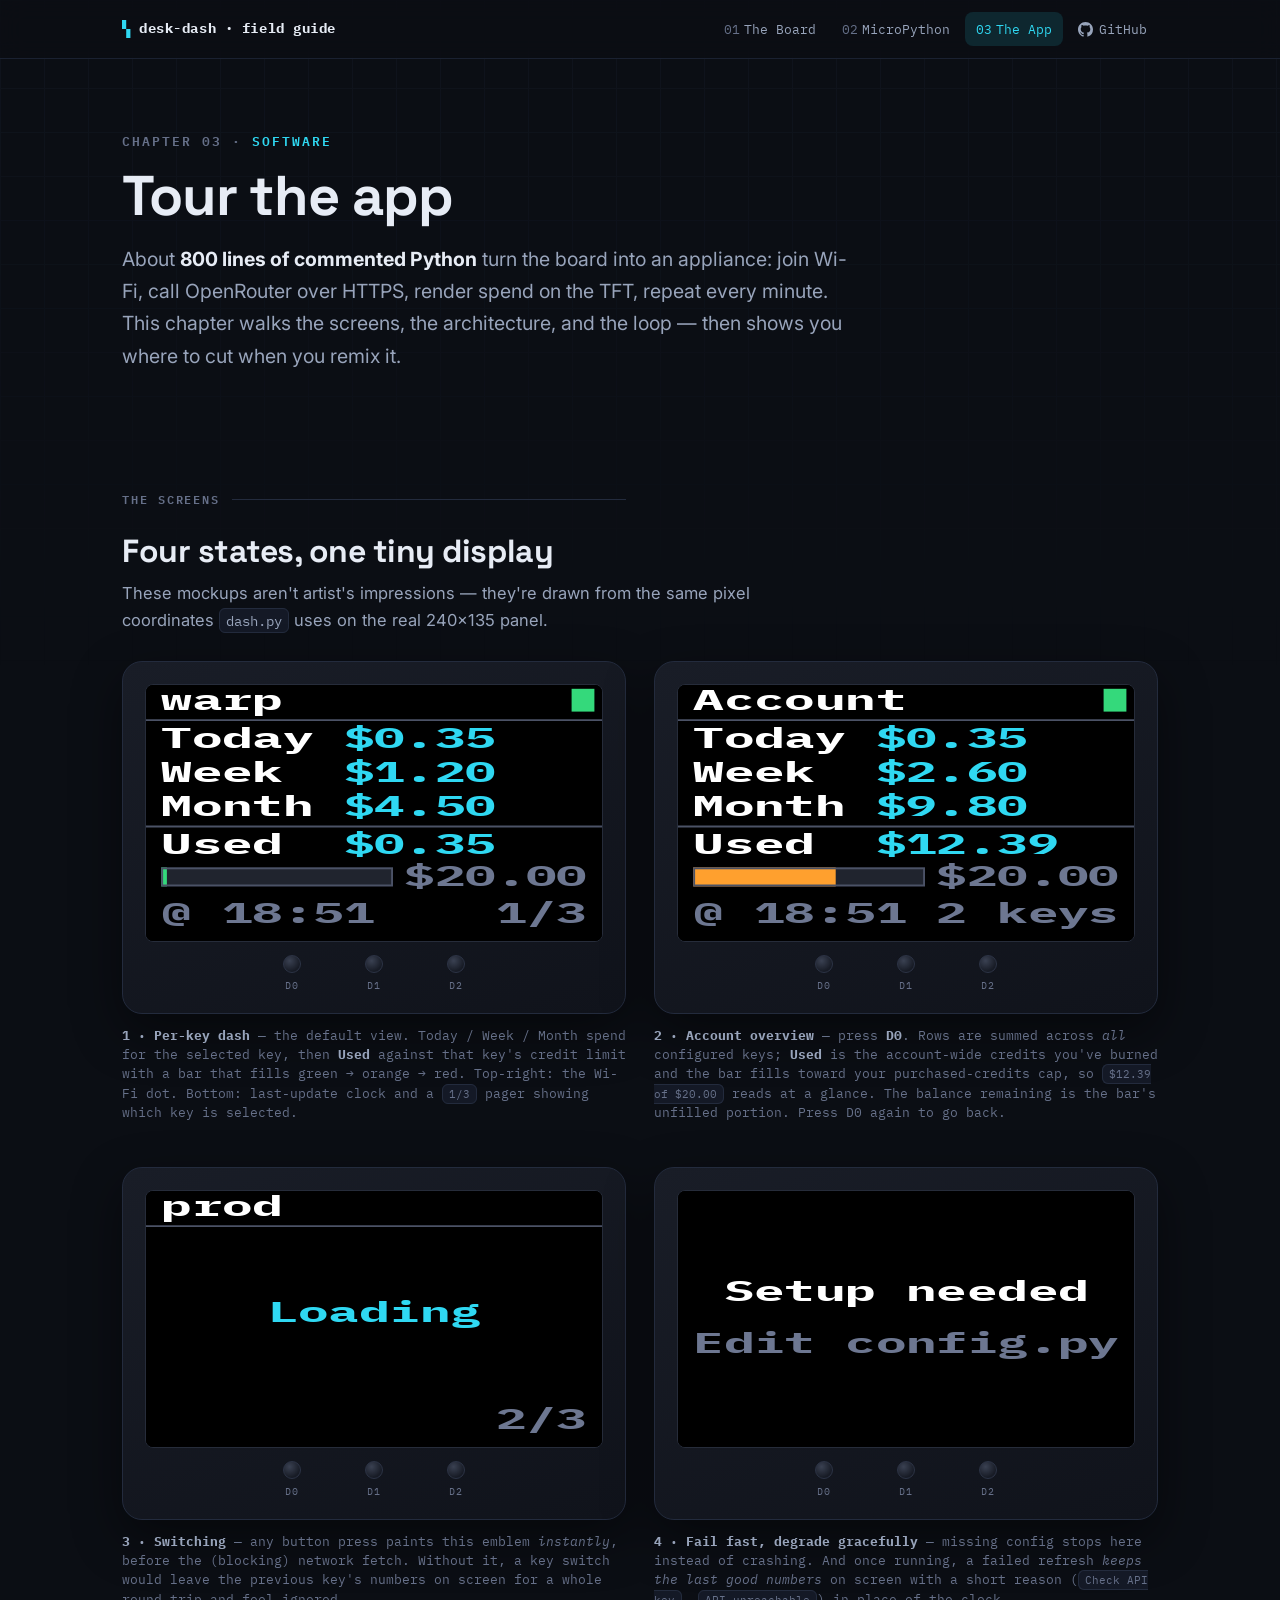
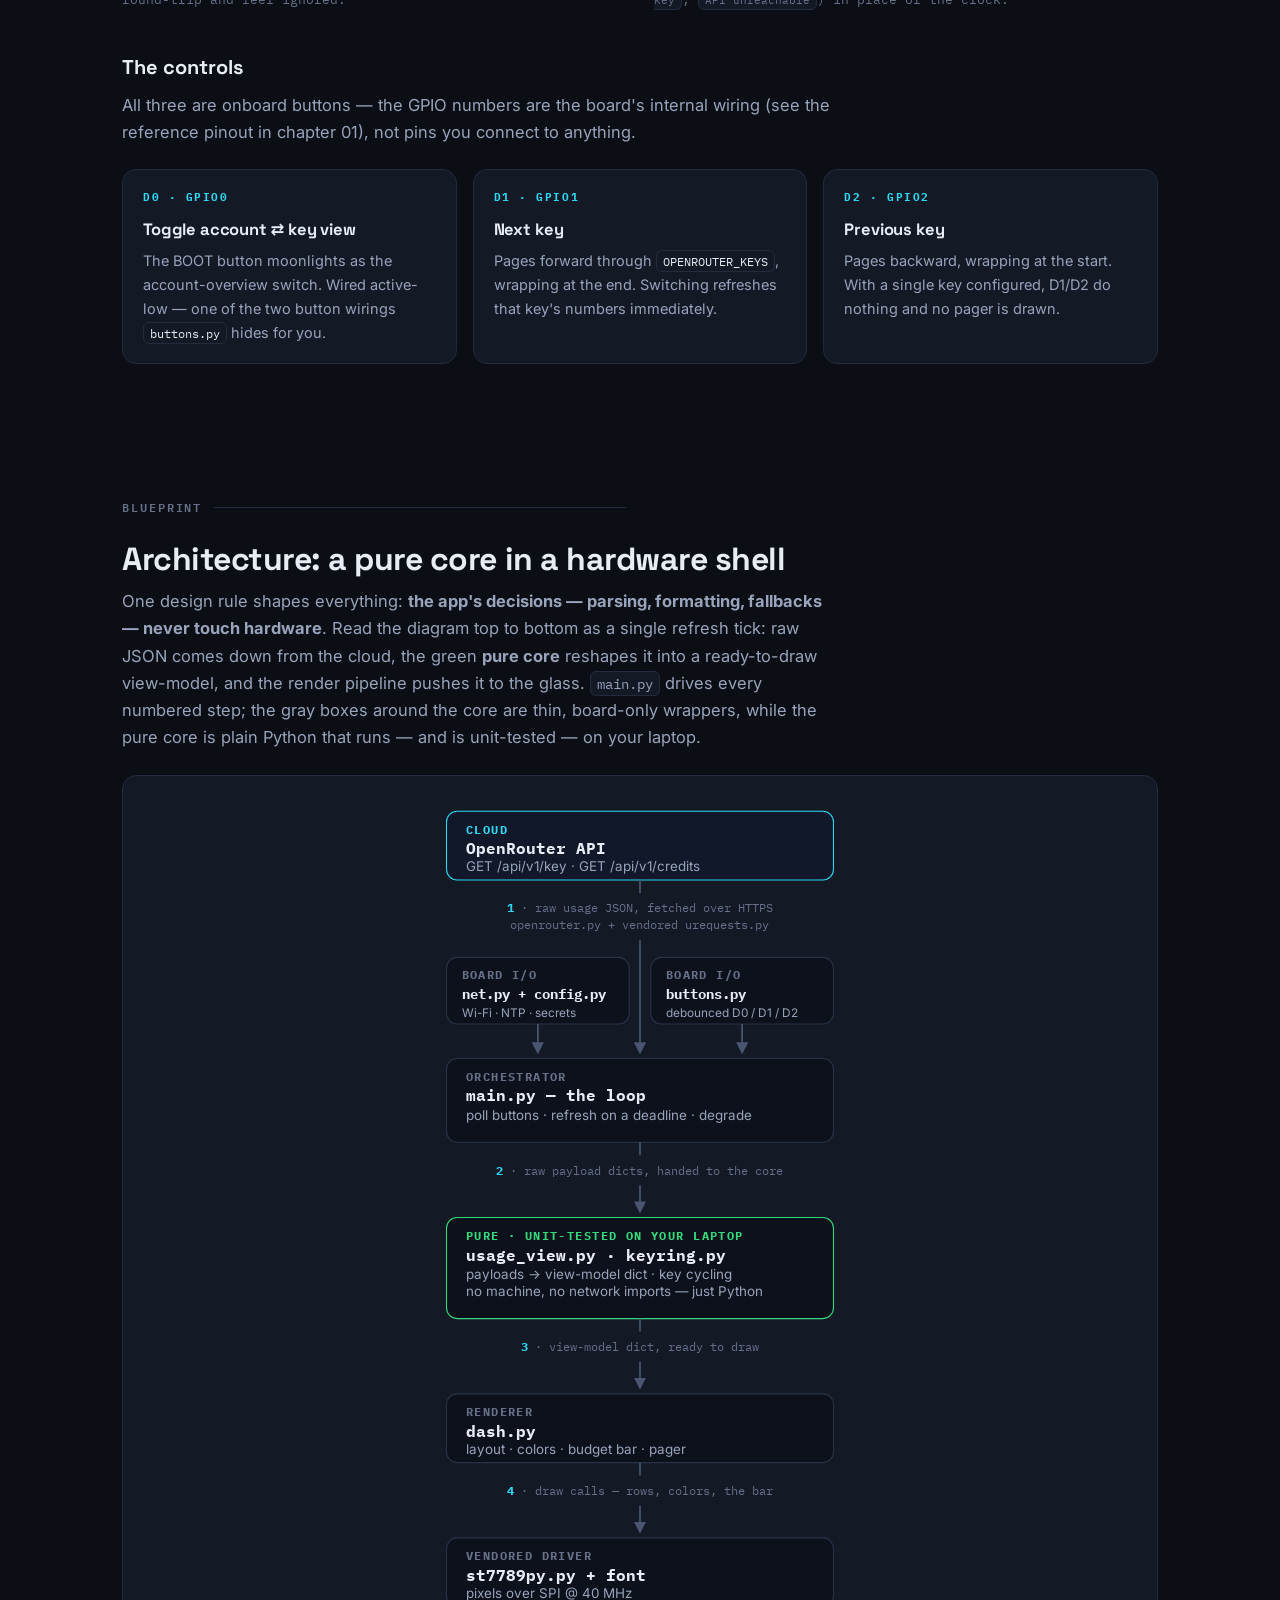
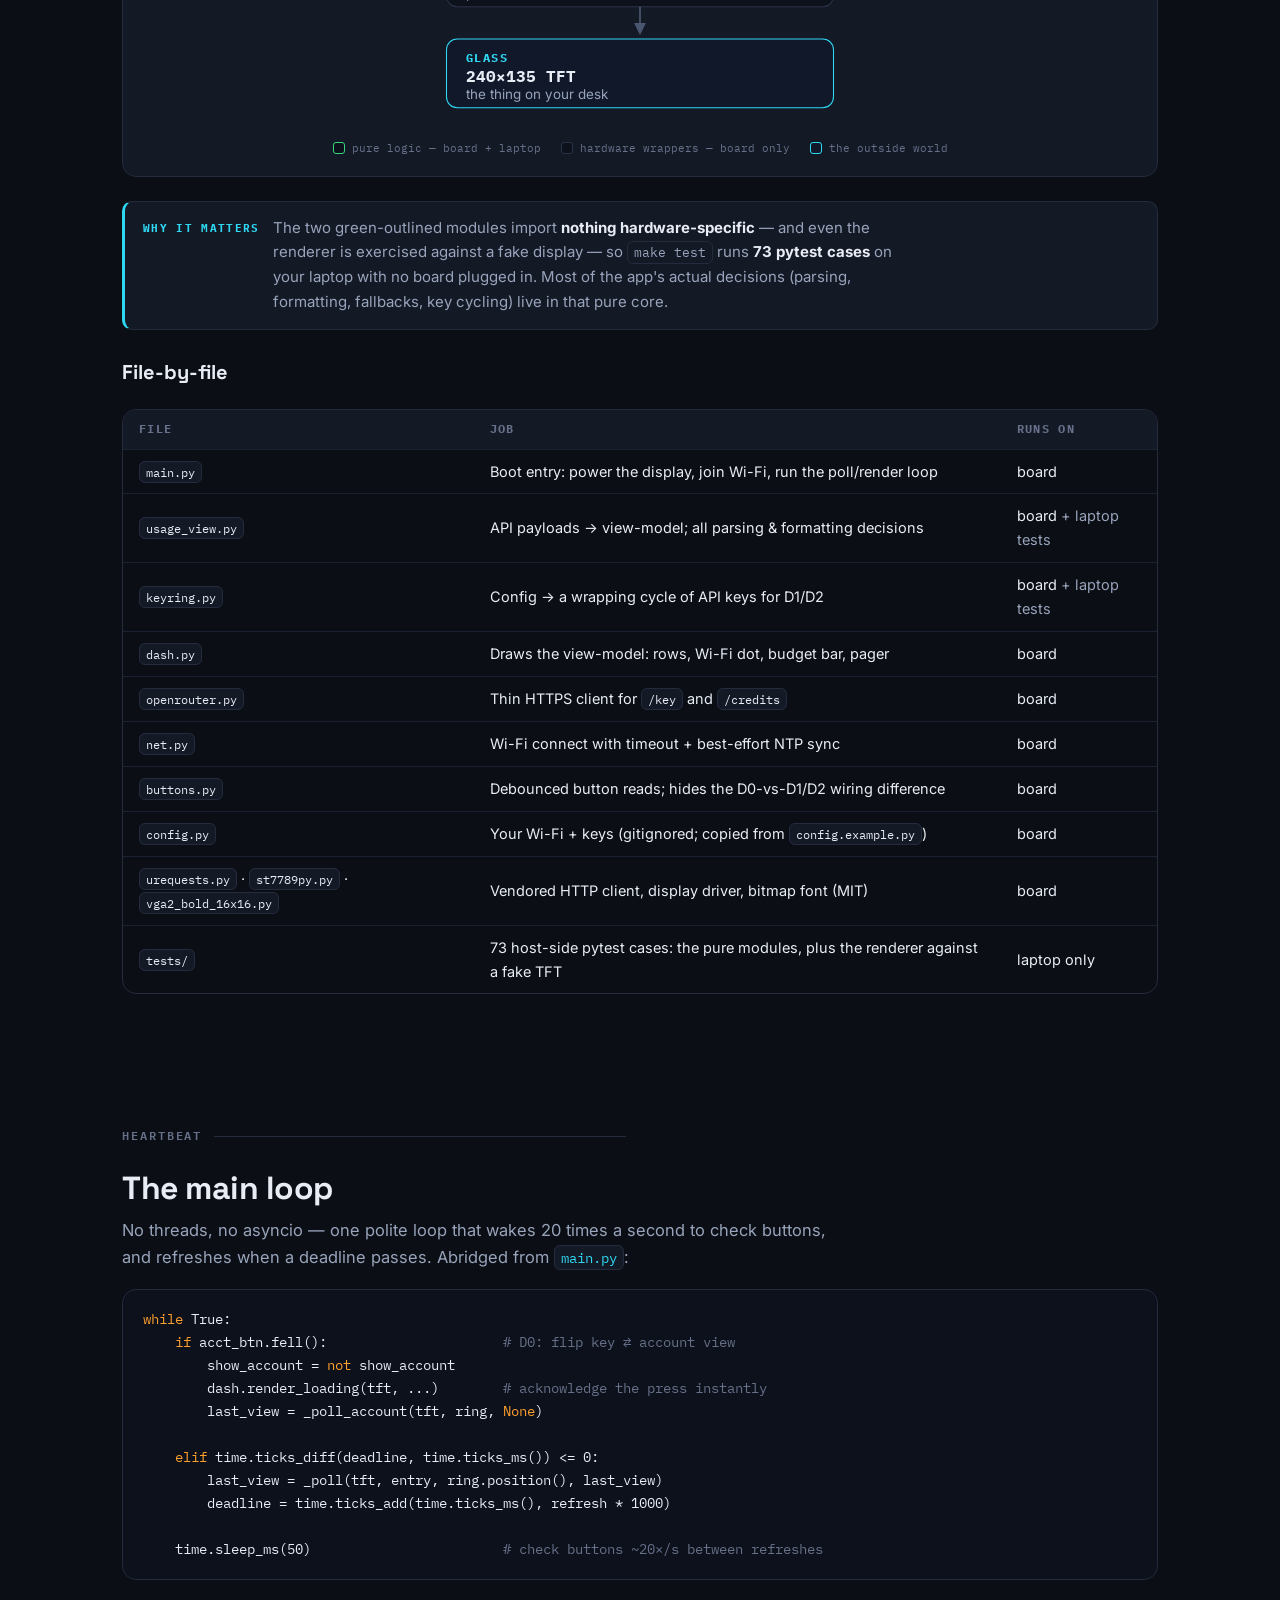
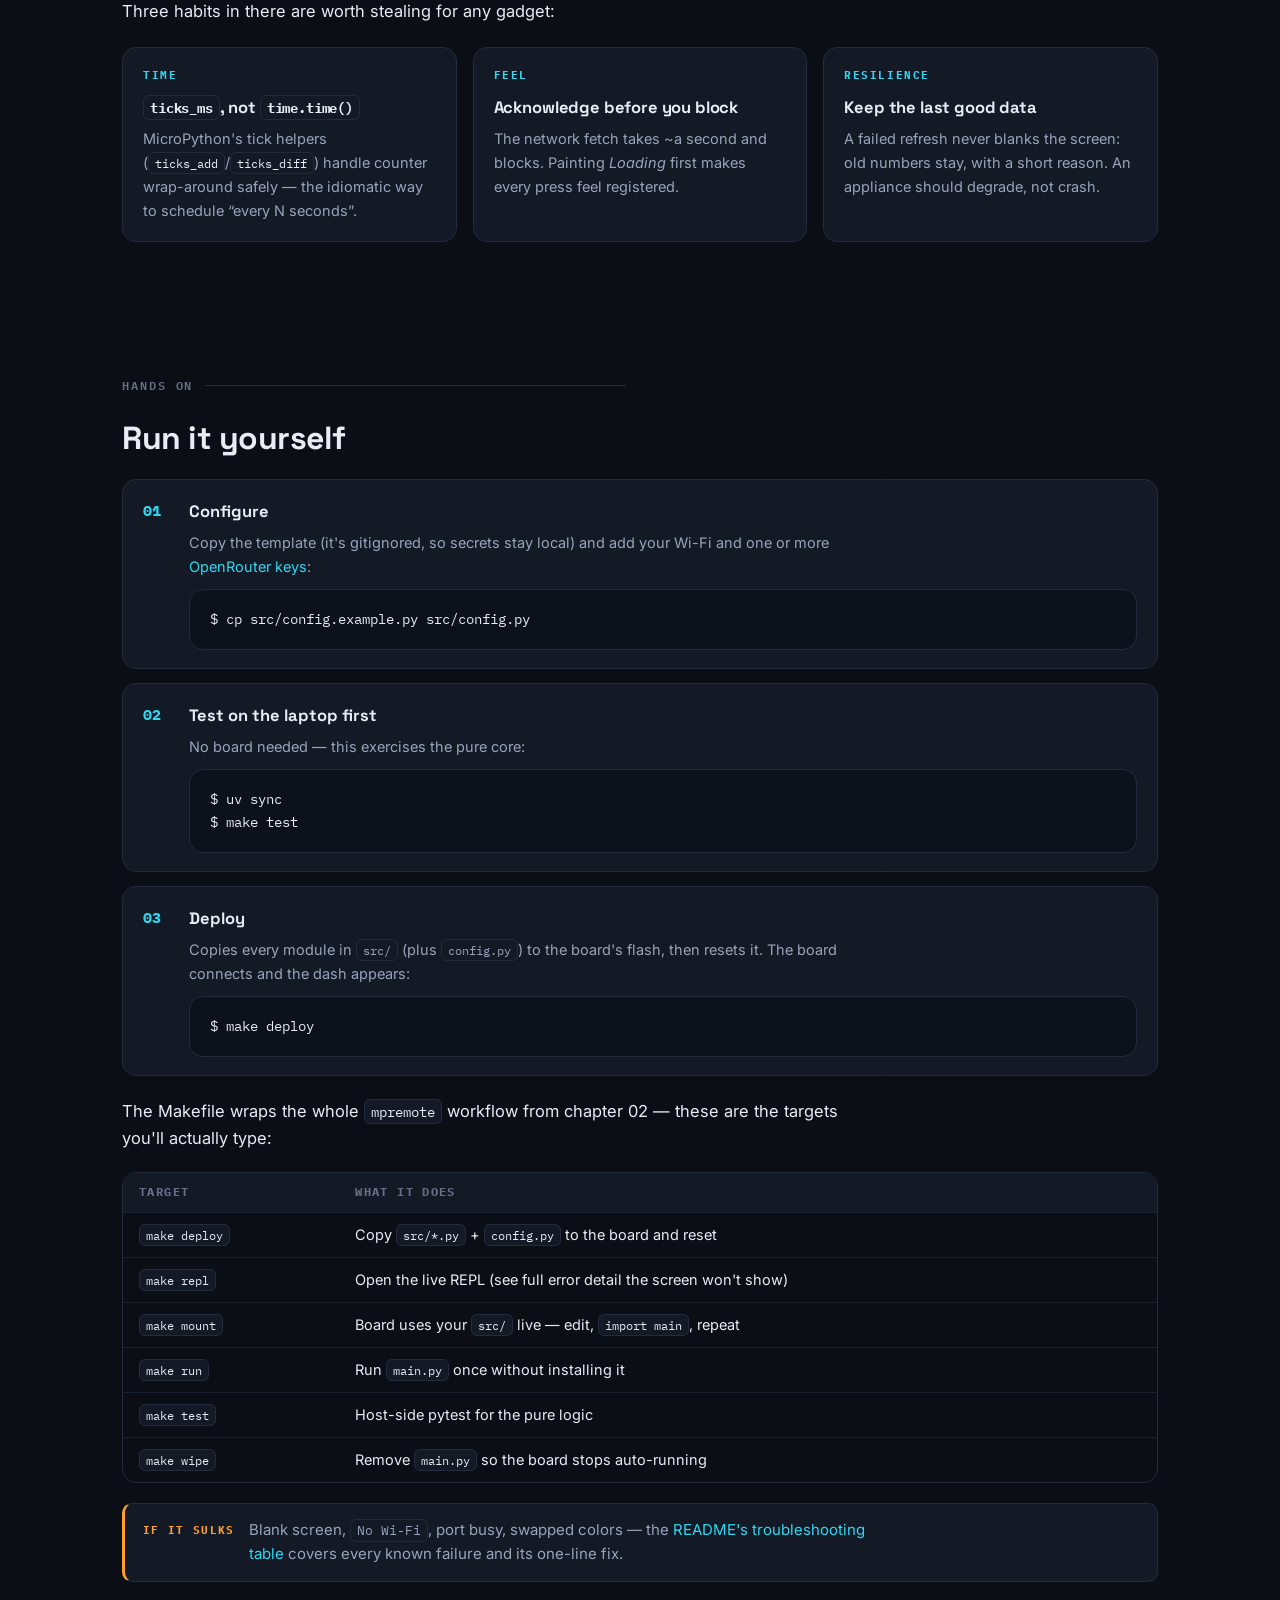
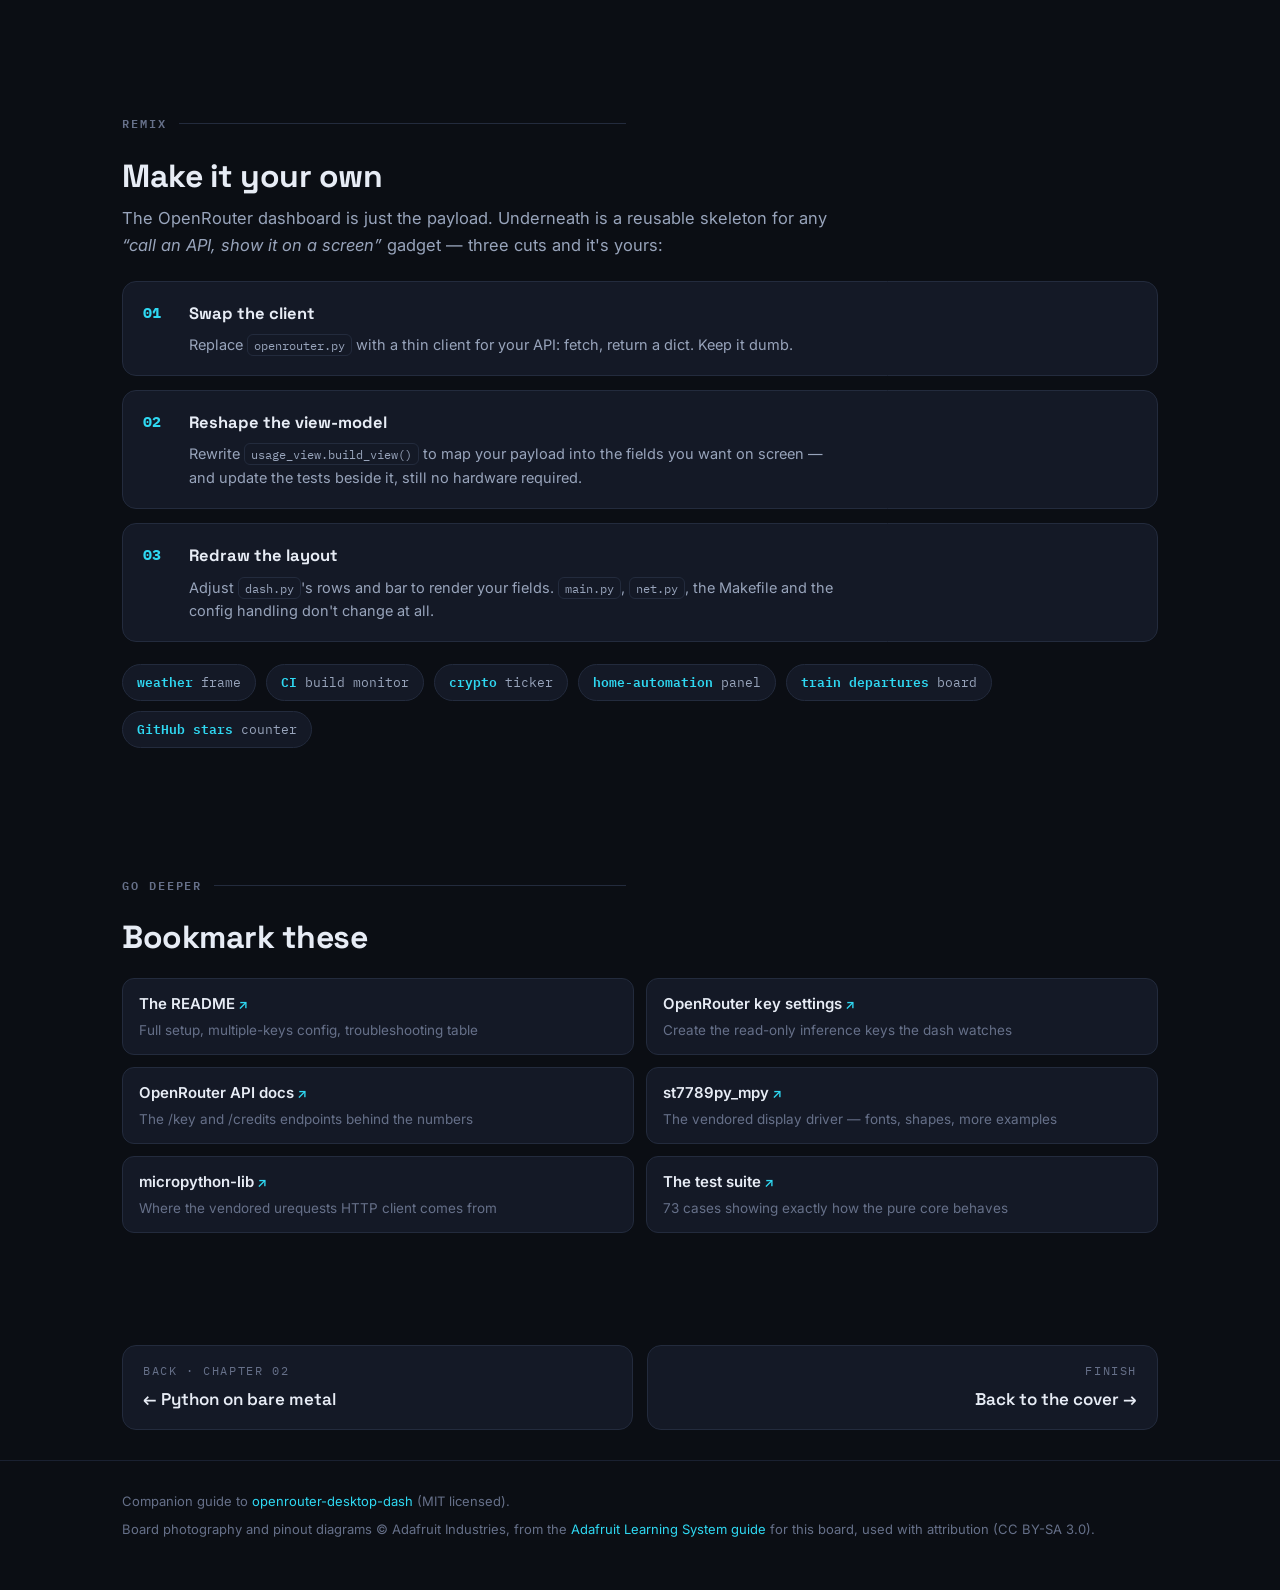
==== commit 87840cf3: "feat: feature credits used (not remaining balance) on the account screen The D0 account overview sho" ====
--- a/docs/app.html
+++ b/docs/app.html
@@ -84,7 +84,7 @@
       <div>
         <div class="device">
           <div class="screen">
-            <svg viewBox="0 0 240 135" role="img" aria-label="Account overview: usage summed across keys, account balance and a credit burn bar">
+            <svg viewBox="0 0 240 135" role="img" aria-label="Account overview: usage summed across keys, account-wide credits used and a credit burn bar">
               <rect width="240" height="135" fill="#000"/>
               <text class="tft-t" x="8" y="13" textLength="112" lengthAdjust="spacingAndGlyphs">Account</text>
               <rect x="224" y="2" width="12" height="12" fill="#34d97b"/>
@@ -96,8 +96,8 @@
               <text class="tft-t" x="8" y="69" textLength="80" lengthAdjust="spacingAndGlyphs">Month</text>
               <text class="tft-t cyan" x="104" y="69" textLength="80" lengthAdjust="spacingAndGlyphs">$9.80</text>
               <line x1="0" y1="74.5" x2="240" y2="74.5" stroke="#4b5266"/>
-              <text class="tft-t" x="8" y="89" textLength="64" lengthAdjust="spacingAndGlyphs">Left</text>
-              <text class="tft-t cyan" x="104" y="89" textLength="80" lengthAdjust="spacingAndGlyphs">$7.61</text>
+              <text class="tft-t" x="8" y="89" textLength="64" lengthAdjust="spacingAndGlyphs">Used</text>
+              <text class="tft-t cyan" x="104" y="89" textLength="96" lengthAdjust="spacingAndGlyphs">$12.39</text>
               <rect x="8" y="96" width="122" height="10" fill="#20242e"/>
               <rect x="8" y="96" width="75" height="10" fill="#ffa02e"/>
               <rect x="8.5" y="96.5" width="121" height="9" fill="none" stroke="#4b5266"/>
@@ -109,8 +109,9 @@
           <div class="btn-row"><span>D0</span><span>D1</span><span>D2</span></div>
         </div>
         <p class="device-caption"><b>2 · Account overview</b> — press <b>D0</b>. Rows are summed
-        across <em>all</em> configured keys; <b>Left</b> is your account credit balance and the bar
-        shows how much of your purchased credits you've burned. Press D0 again to go back.</p>
+        across <em>all</em> configured keys; <b>Used</b> is the account-wide credits you've burned
+        and the bar fills toward your purchased-credits cap, so <code>$12.39 of $20.00</code> reads
+        at a glance. The balance remaining is the bar's unfilled portion. Press D0 again to go back.</p>
       </div>
 
       <div>
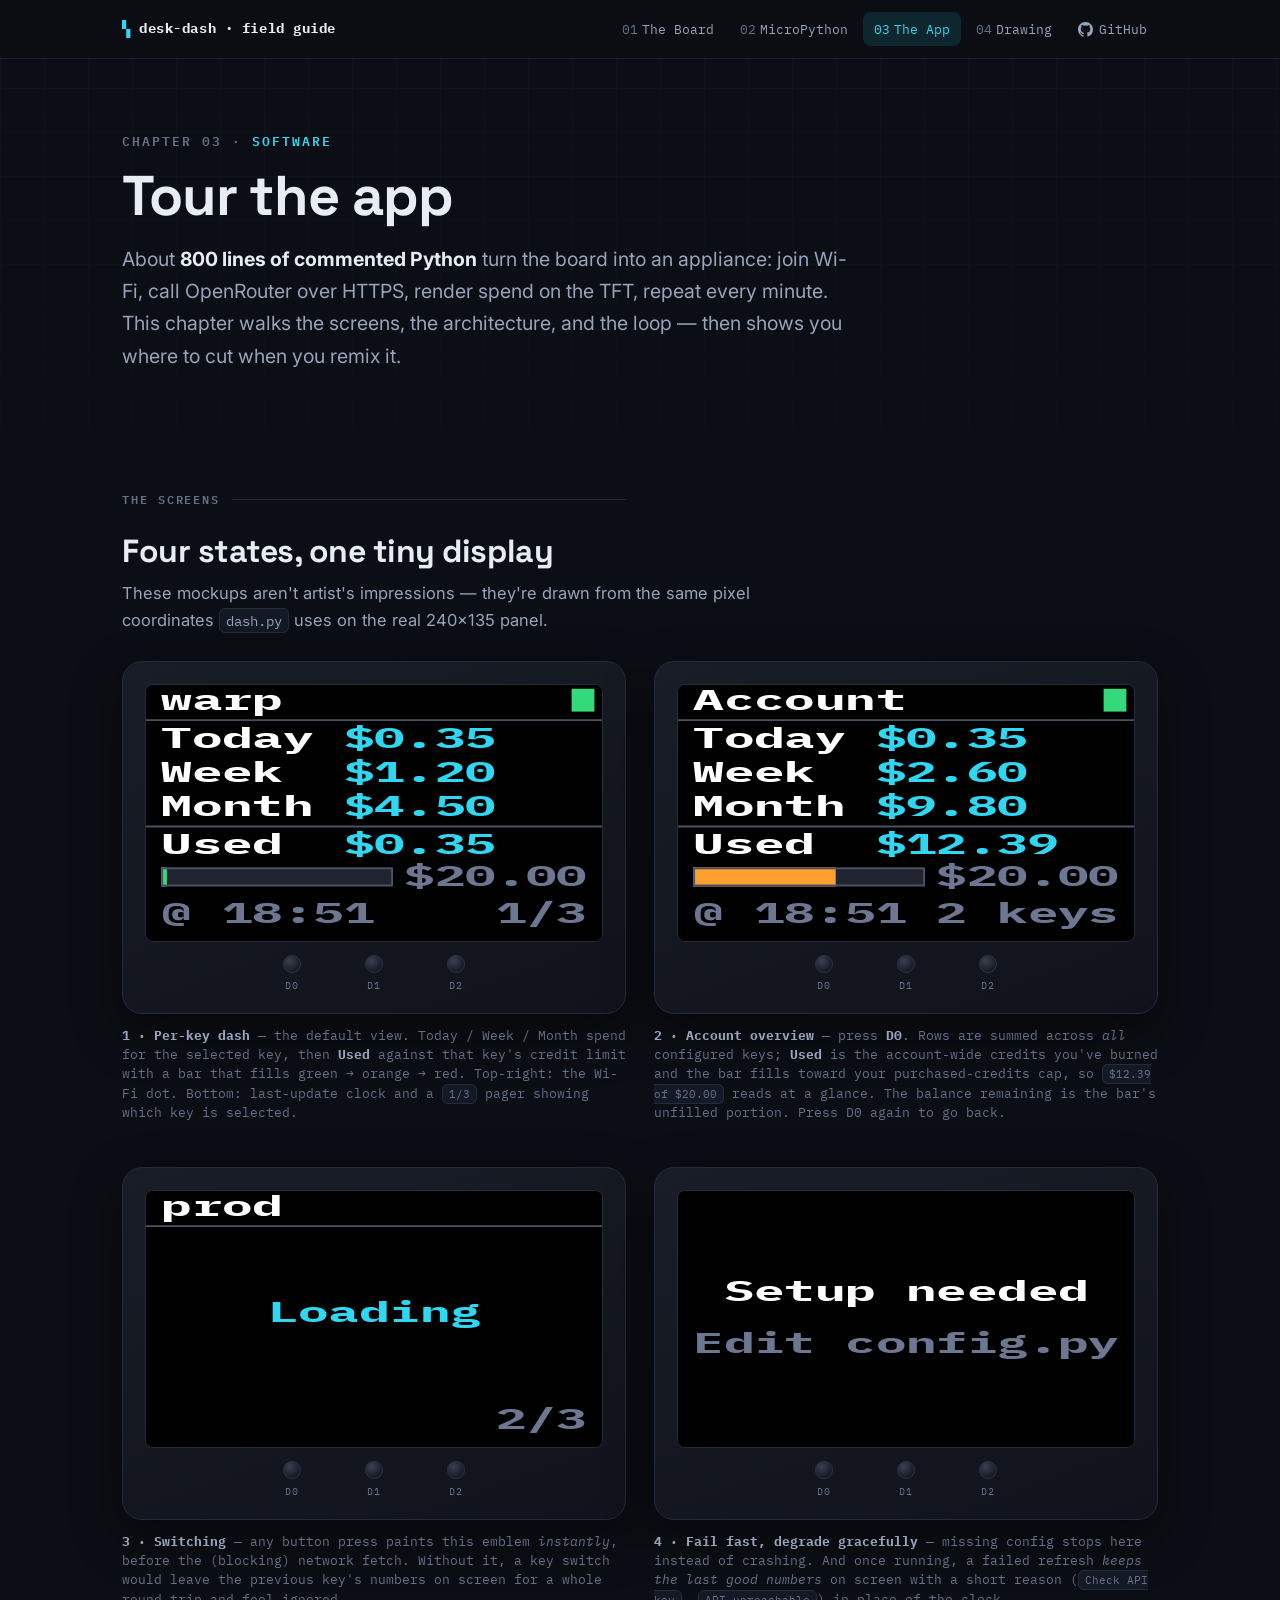
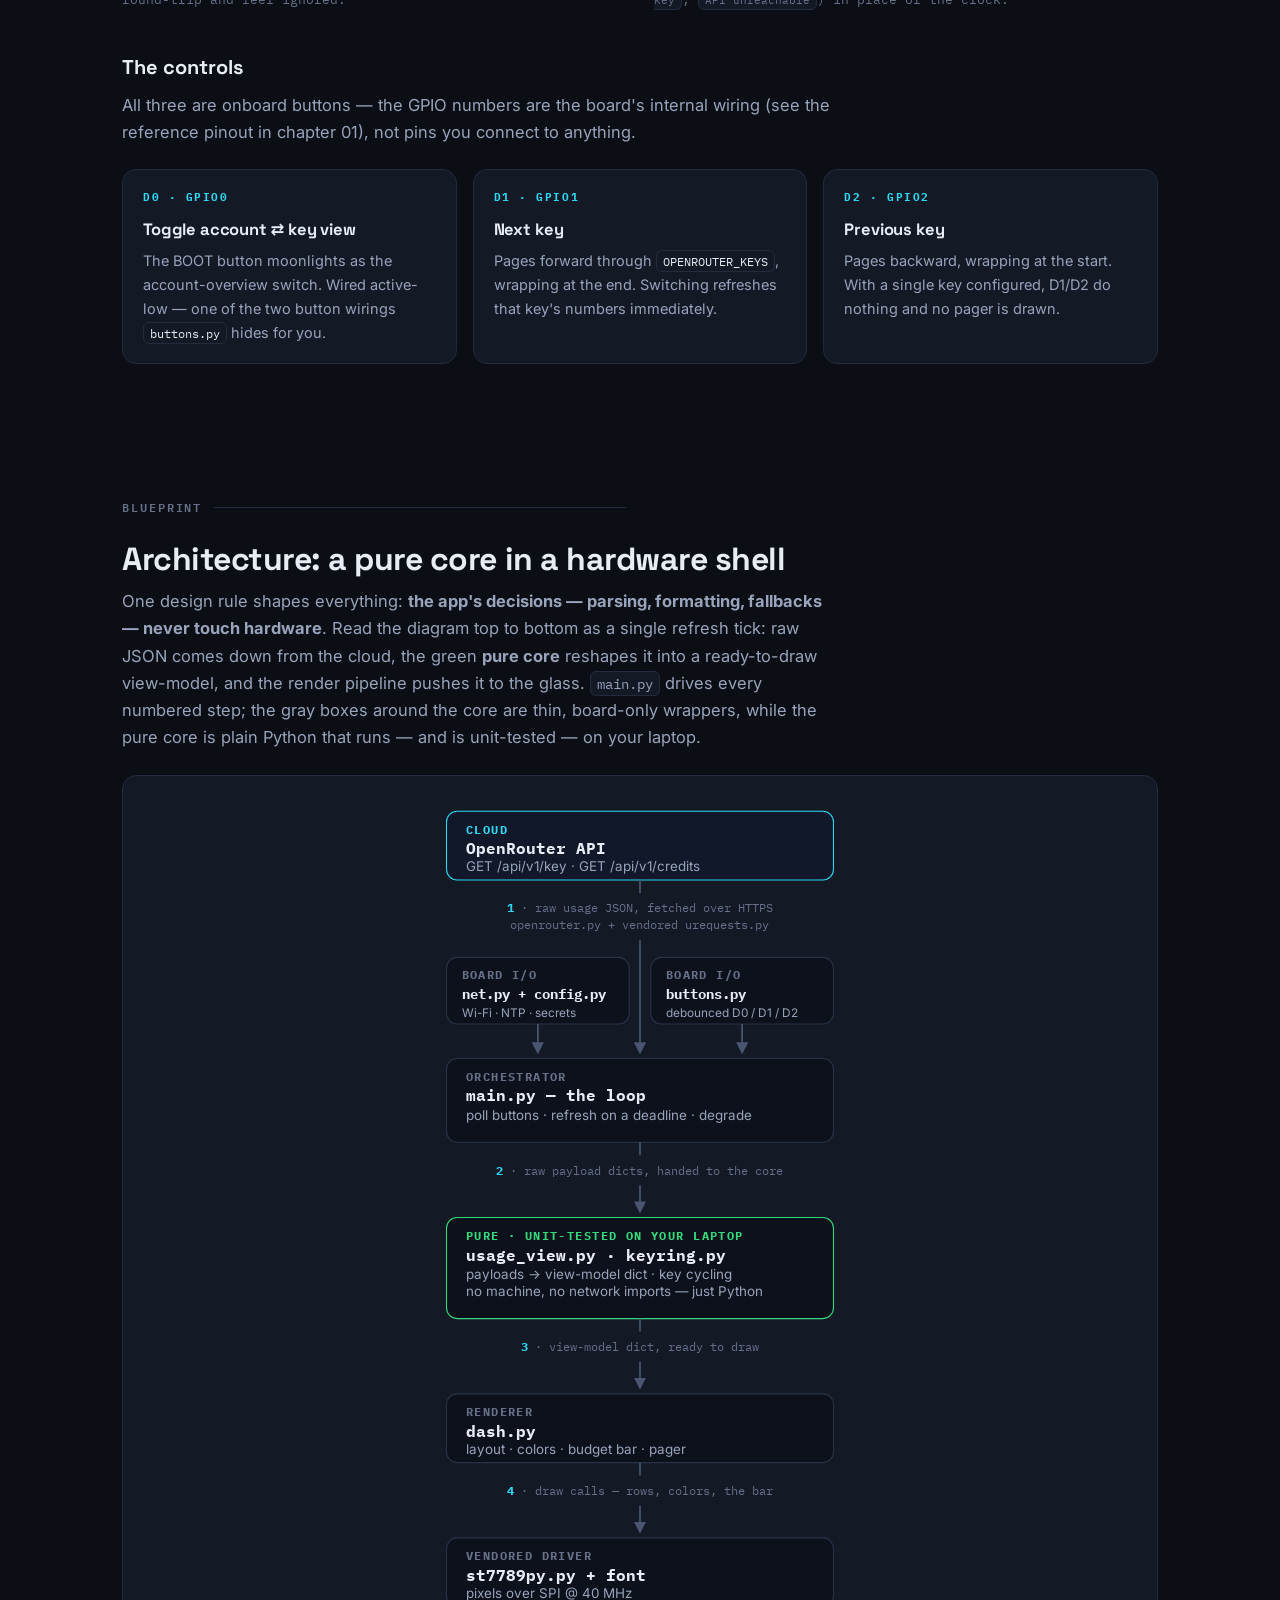
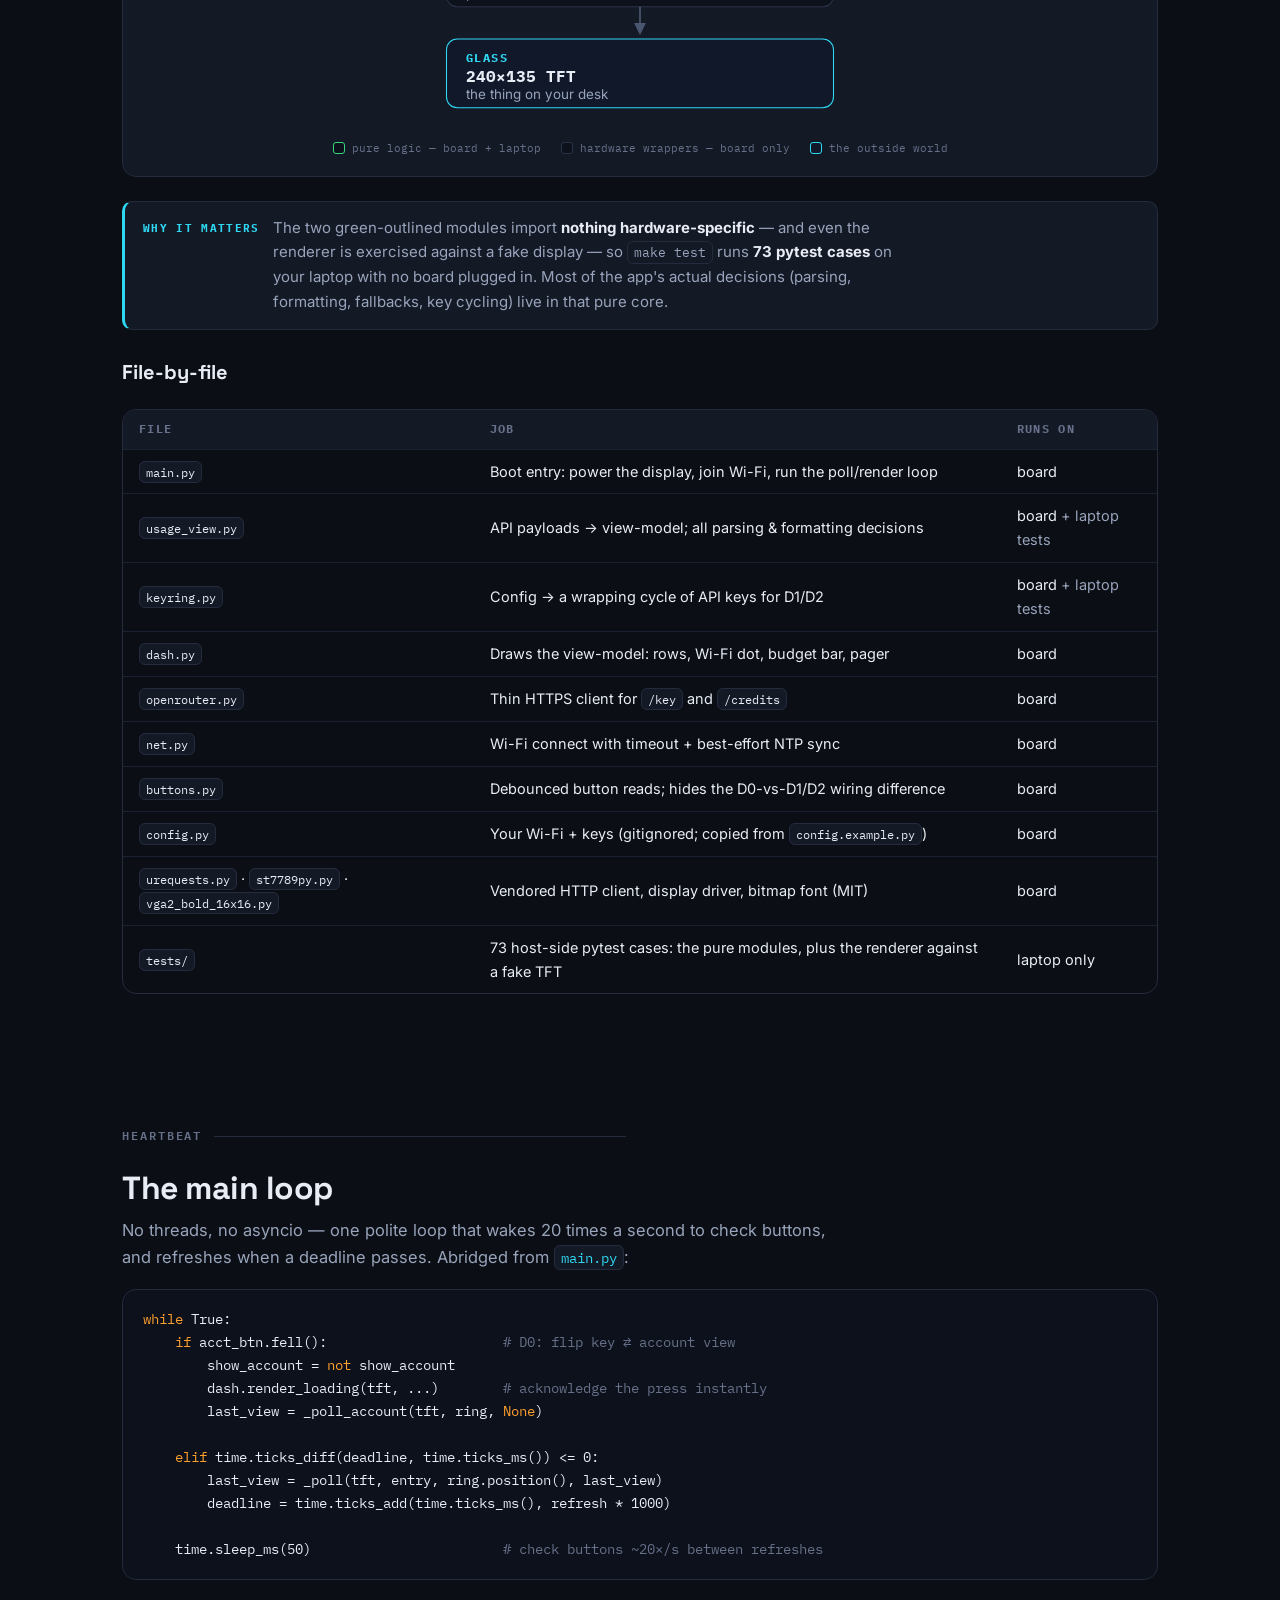
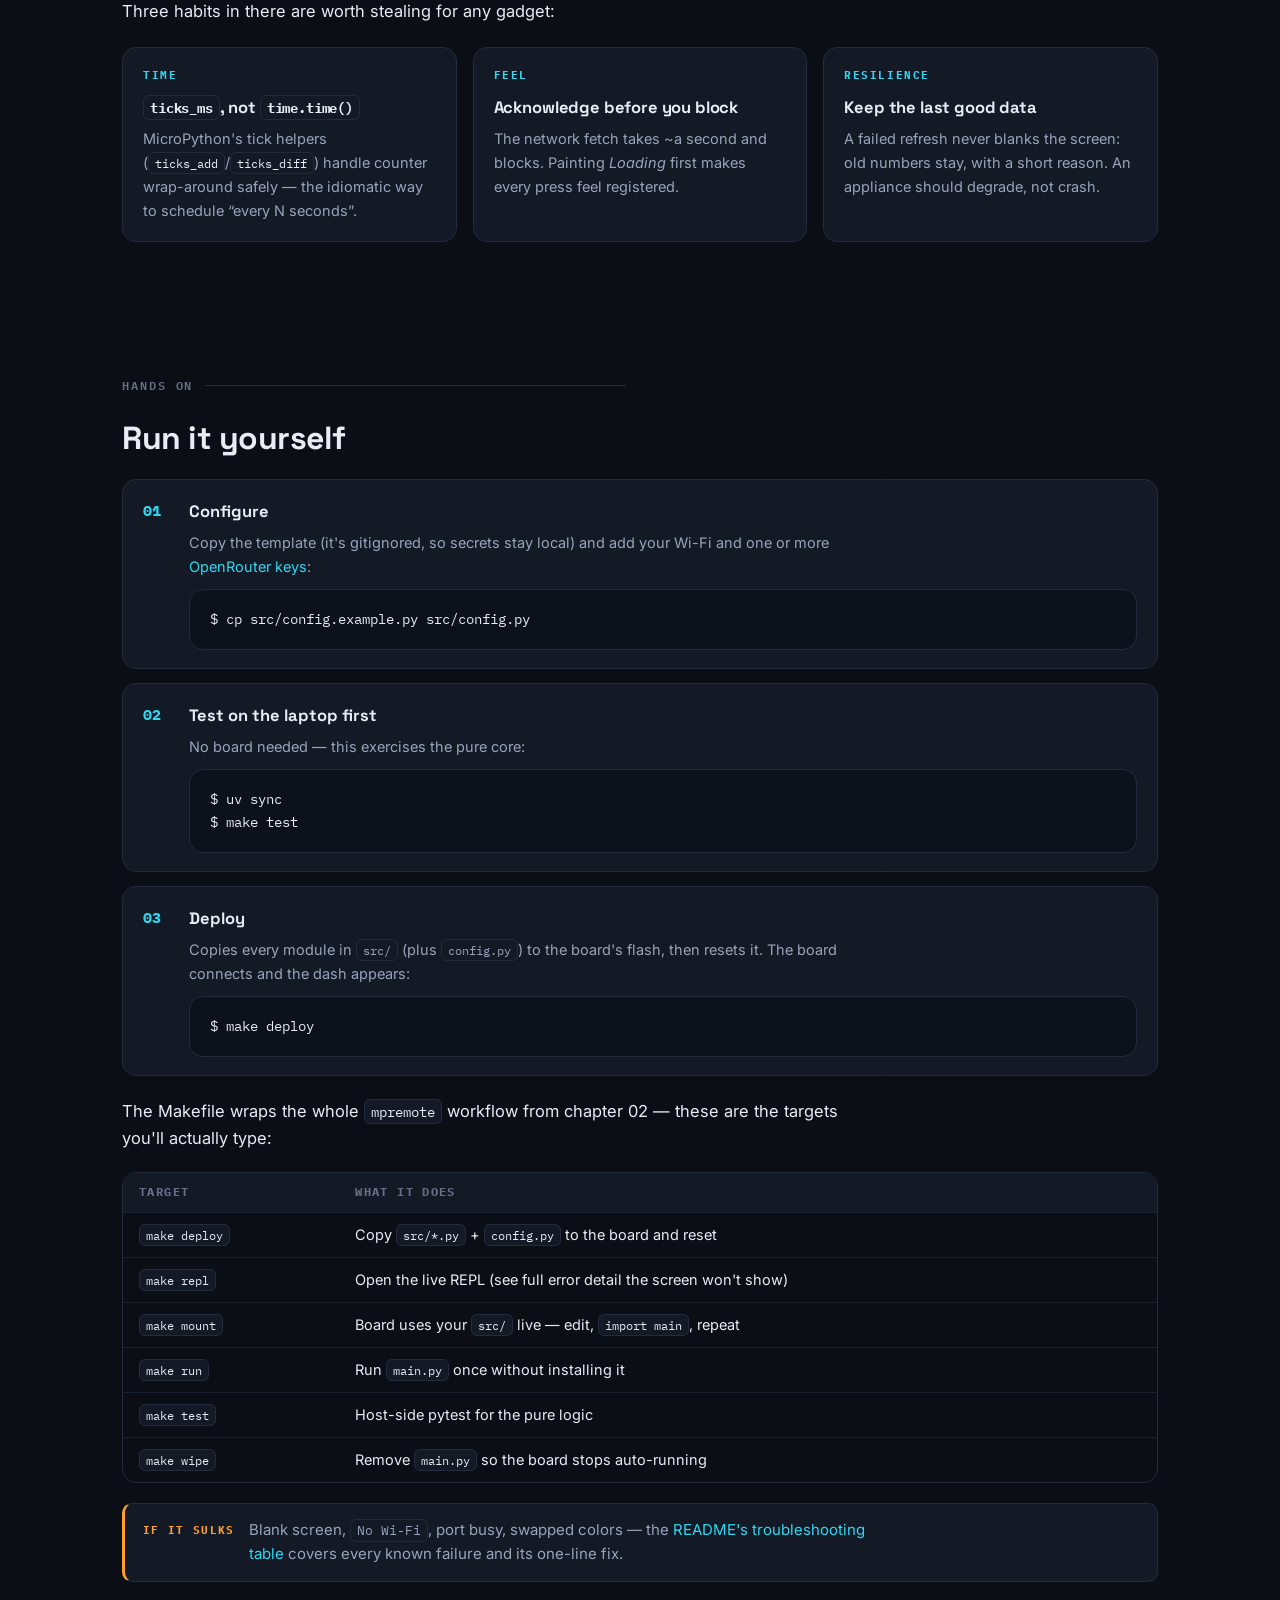
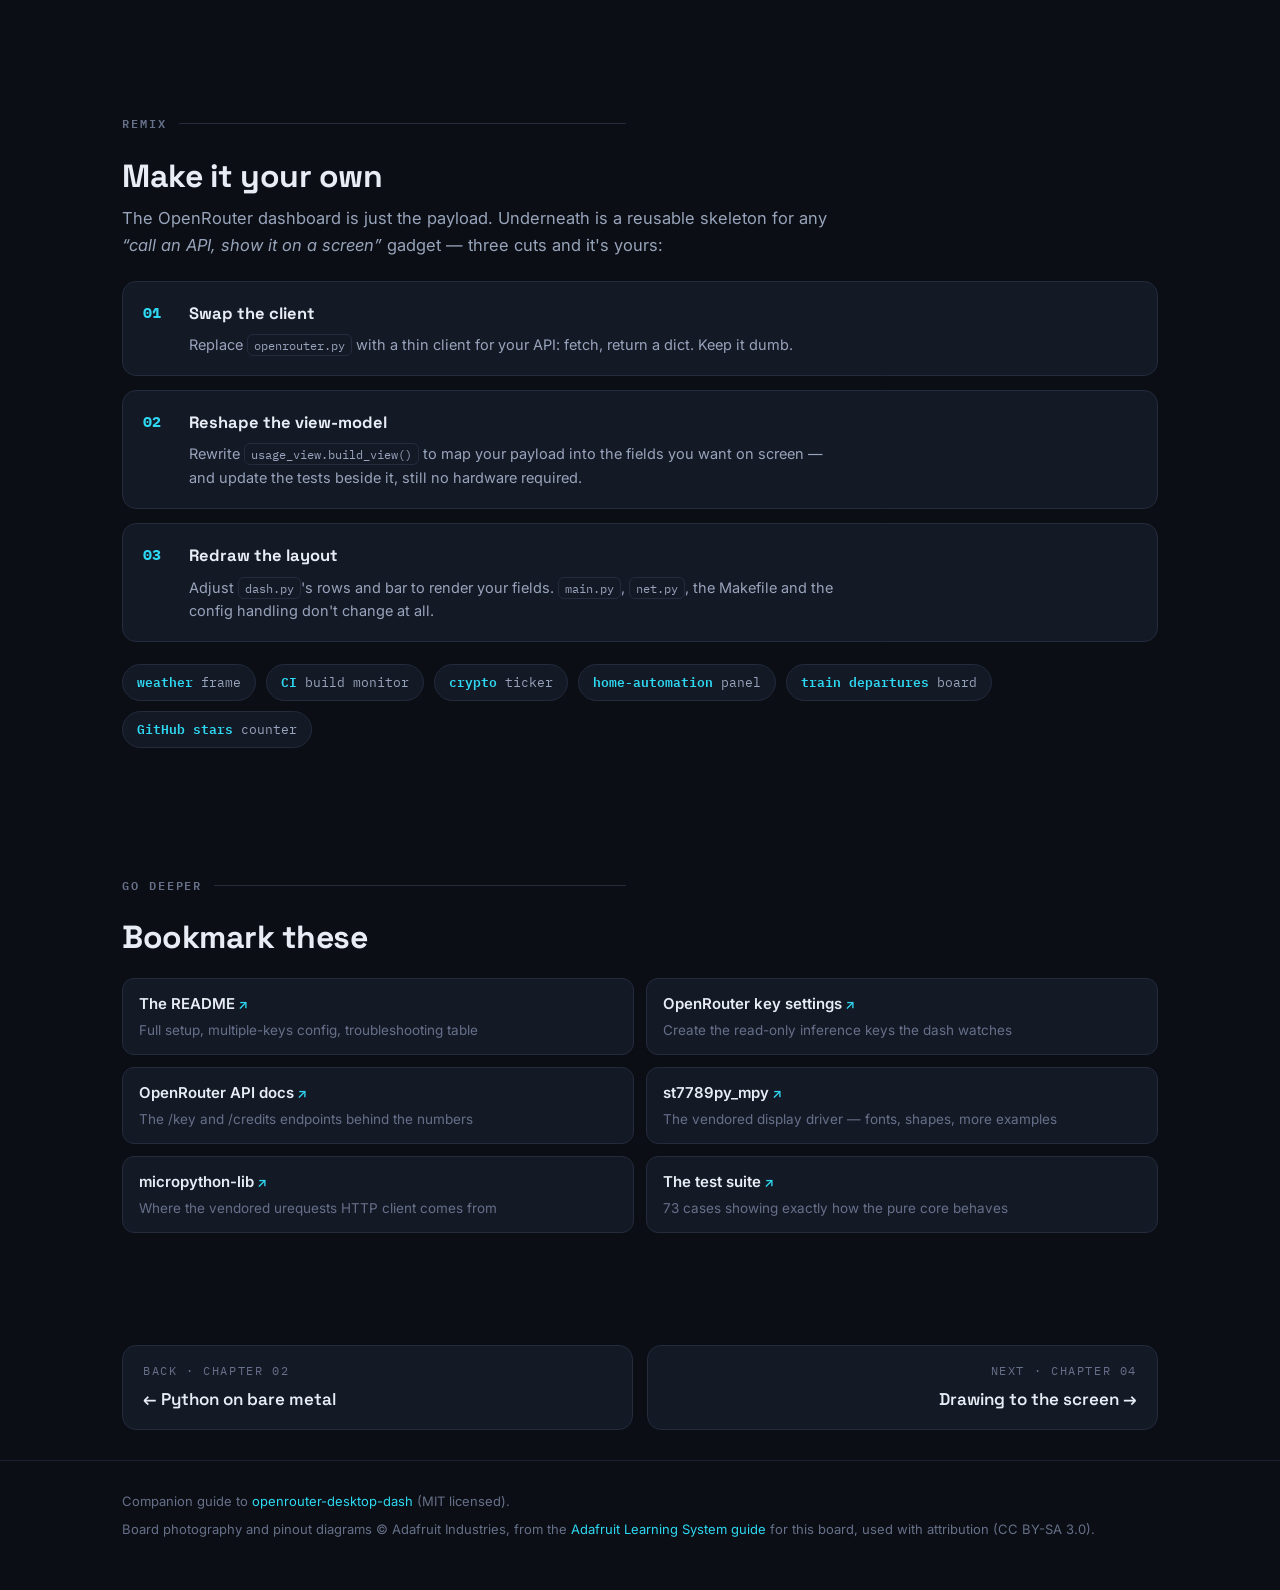
==== commit 716b49a3: "docs: add chapter 04 — a visual guide to drawing the screen The board has no HDMI, GPU, or browser, " ====
--- a/docs/app.html
+++ b/docs/app.html
@@ -20,6 +20,7 @@
       <a href="board.html"><span class="n">01</span><span class="label">The Board</span></a>
       <a href="micropython.html"><span class="n">02</span><span class="label">MicroPython</span></a>
       <a class="active" href="app.html"><span class="n">03</span><span class="label">The App</span></a>
+      <a href="drawing.html"><span class="n">04</span><span class="label">Drawing</span></a>
       <a class="nav-gh" href="https://github.com/AlteredCraft/openrouter-desktop-dash" title="Source on GitHub">
         <svg viewBox="0 0 16 16" aria-hidden="true"><path d="M8 0C3.58 0 0 3.58 0 8c0 3.54 2.29 6.53 5.47 7.59.4.07.55-.17.55-.38 0-.19-.01-.82-.01-1.49-2.01.37-2.53-.49-2.69-.94-.09-.23-.48-.94-.82-1.13-.28-.15-.68-.52-.01-.53.63-.01 1.08.58 1.23.82.72 1.21 1.87.87 2.33.66.07-.52.28-.87.51-1.07-1.78-.2-3.64-.89-3.64-3.95 0-.87.31-1.59.82-2.15-.08-.2-.36-1.02.08-2.12 0 0 .67-.21 2.2.82.64-.18 1.32-.27 2-.27s1.36.09 2 .27c1.53-1.04 2.2-.82 2.2-.82.44 1.1.16 1.92.08 2.12.51.56.82 1.27.82 2.15 0 3.07-1.87 3.75-3.65 3.95.29.25.54.73.54 1.48 0 1.07-.01 1.93-.01 2.2 0 .21.15.46.55.38A8.01 8.01 0 0 0 16 8c0-4.42-3.58-8-8-8z"/></svg>
         <span class="label">GitHub</span>
@@ -413,7 +414,7 @@
 
   <div class="pager">
     <a href="micropython.html"><span class="dir">Back · Chapter 02</span><span class="to">← Python on bare metal</span></a>
-    <a class="next" href="index.html"><span class="dir">Finish</span><span class="to">Back to the cover →</span></a>
+    <a class="next" href="drawing.html"><span class="dir">Next · Chapter 04</span><span class="to">Drawing to the screen →</span></a>
   </div>
 
 </main>
--- a/docs/assets/style.css
+++ b/docs/assets/style.css
@@ -400,7 +400,7 @@
 
 /* ------------------------------------------------------- chapter covers -- */
 
-.chapters { display: grid; grid-template-columns: repeat(3, minmax(0, 1fr)); gap: 18px; margin: 26px 0; }
+.chapters { display: grid; grid-template-columns: repeat(2, minmax(0, 1fr)); gap: 18px; margin: 26px 0; }
 @media (max-width: 860px) { .chapters { grid-template-columns: minmax(0, 1fr); } }
 
 .chapter-card {
